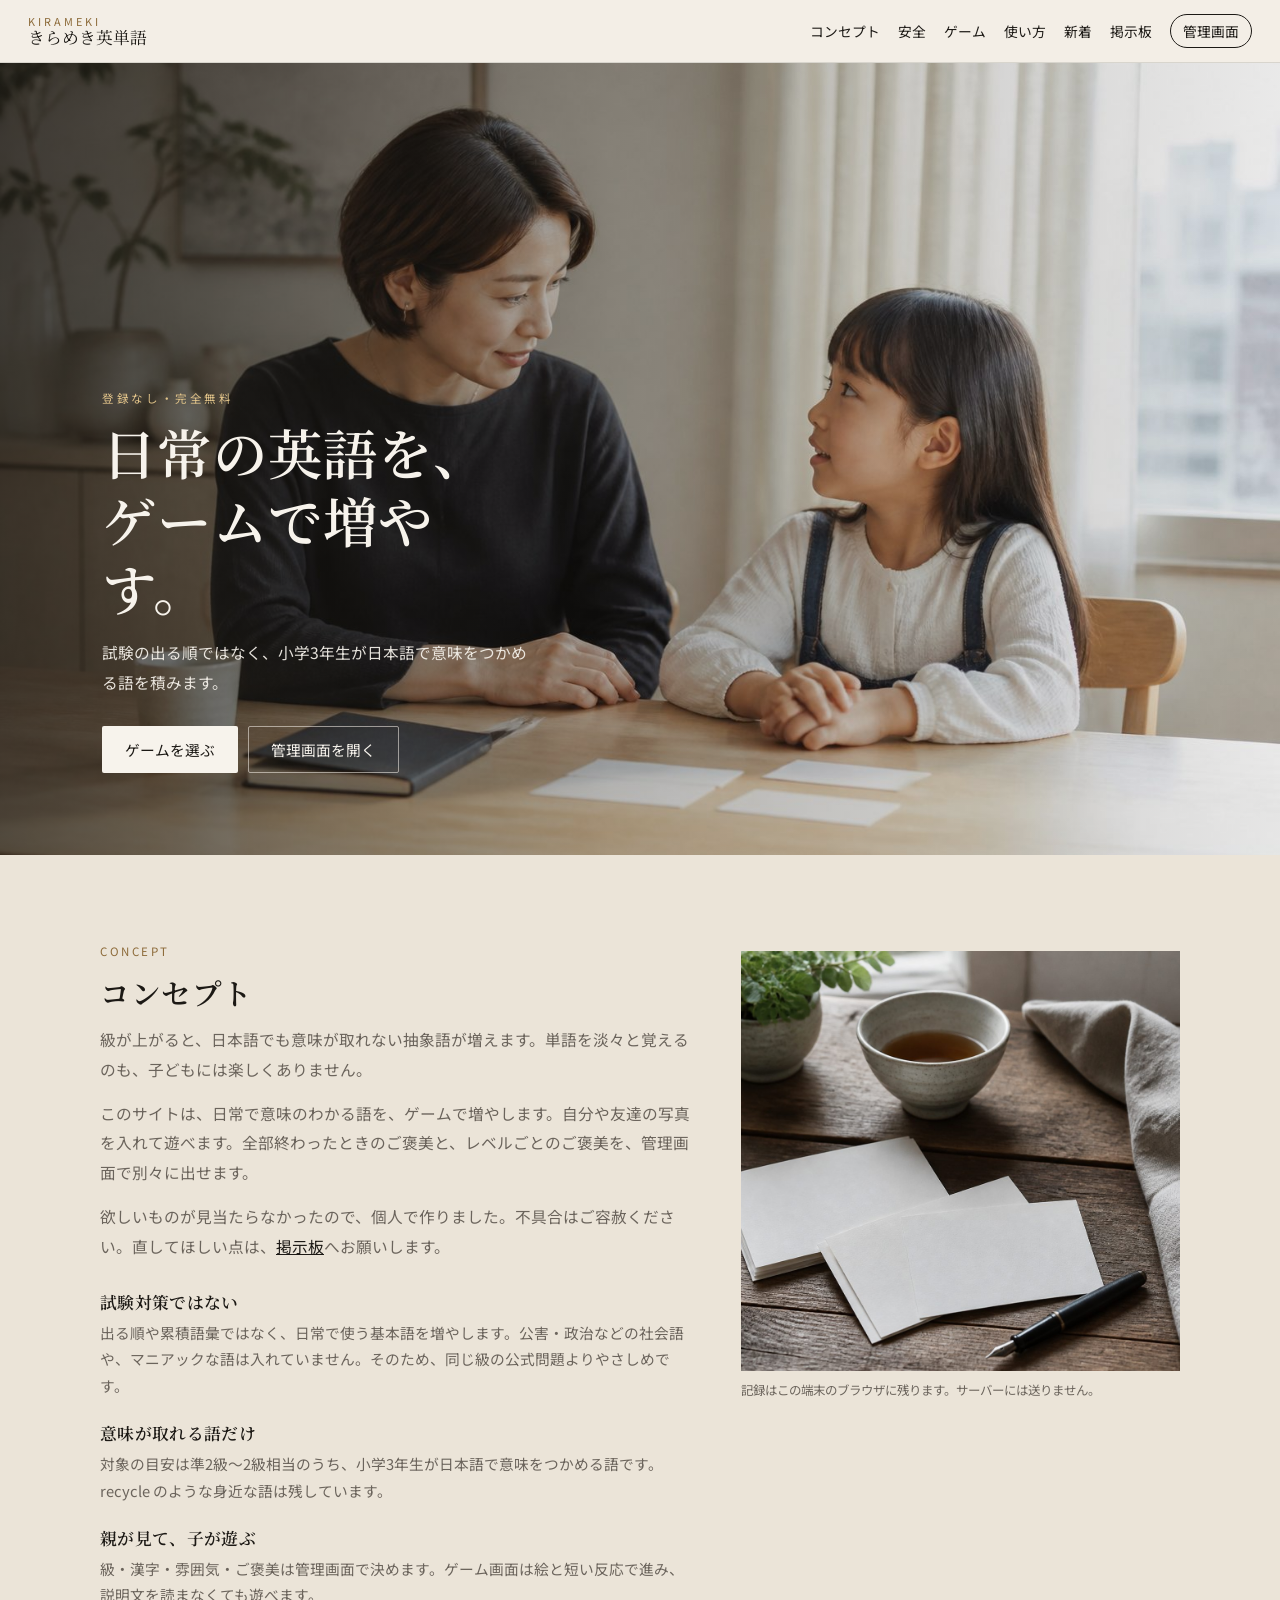
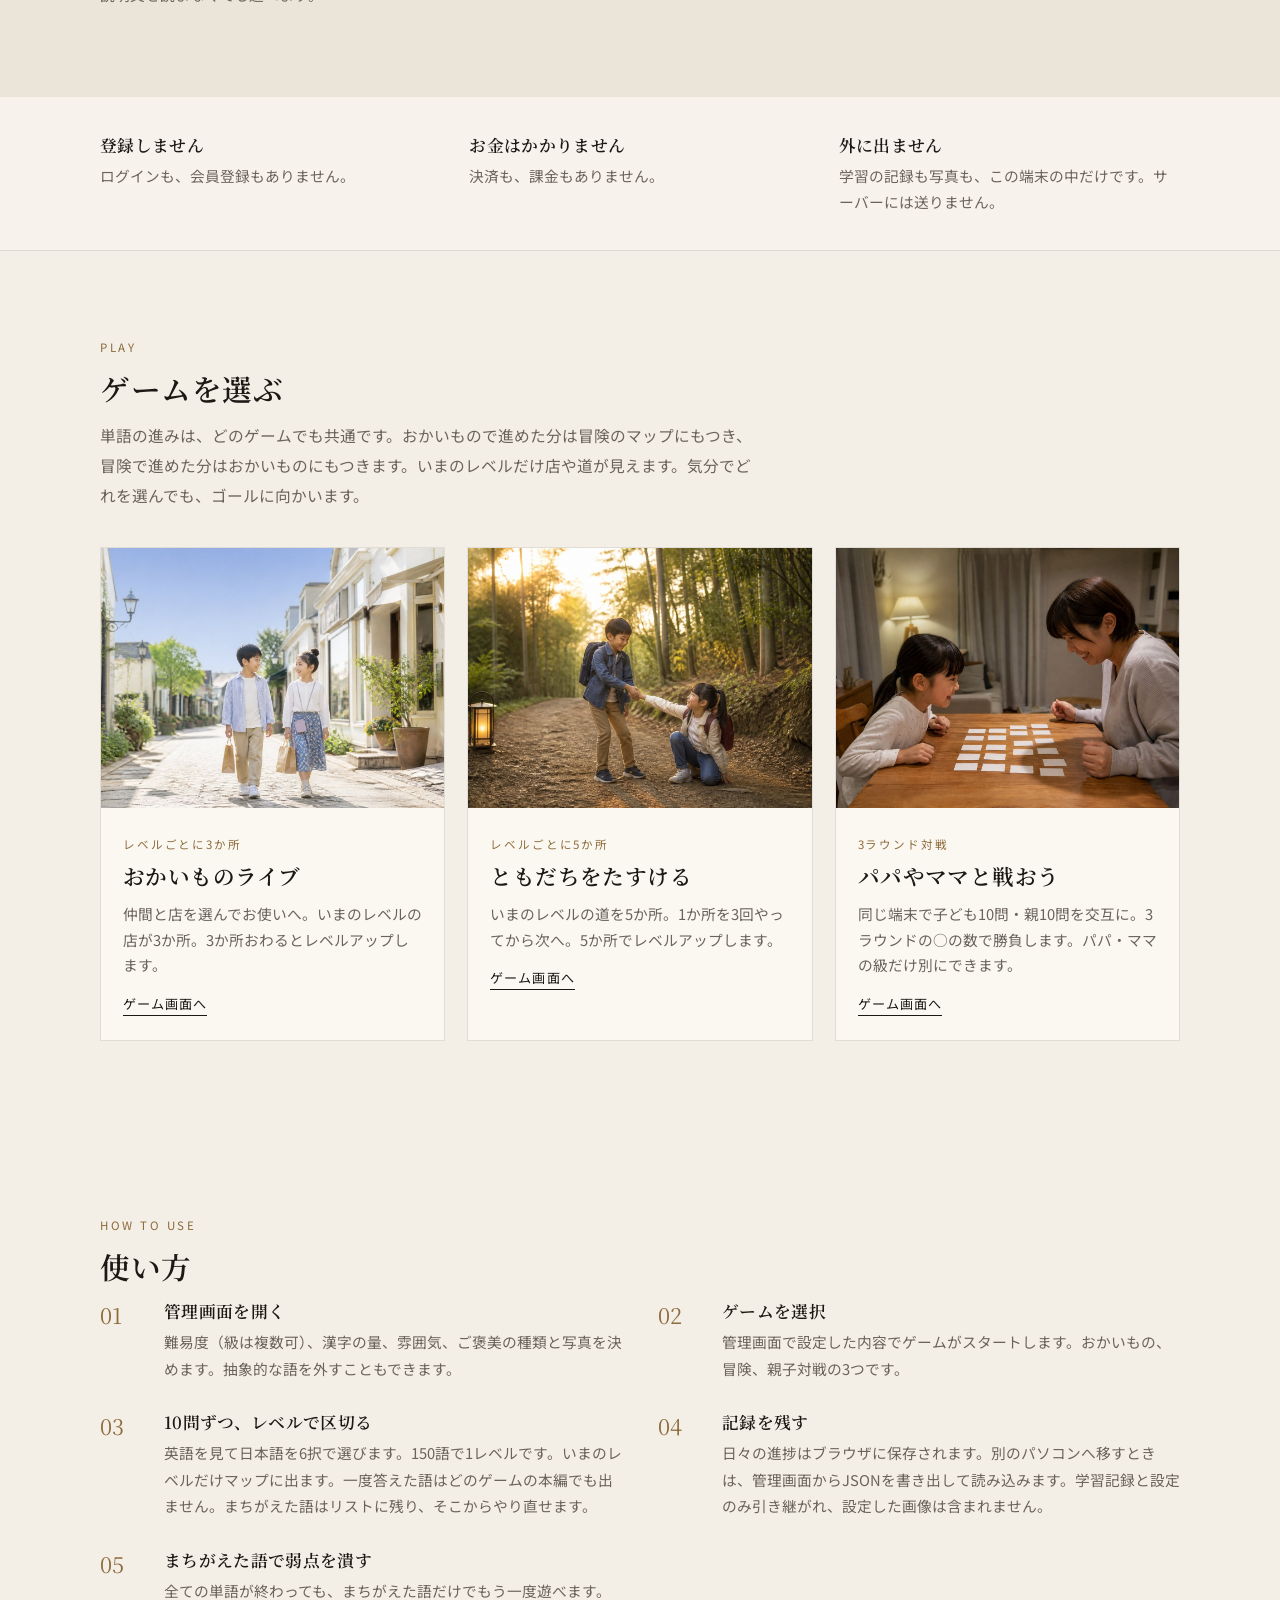
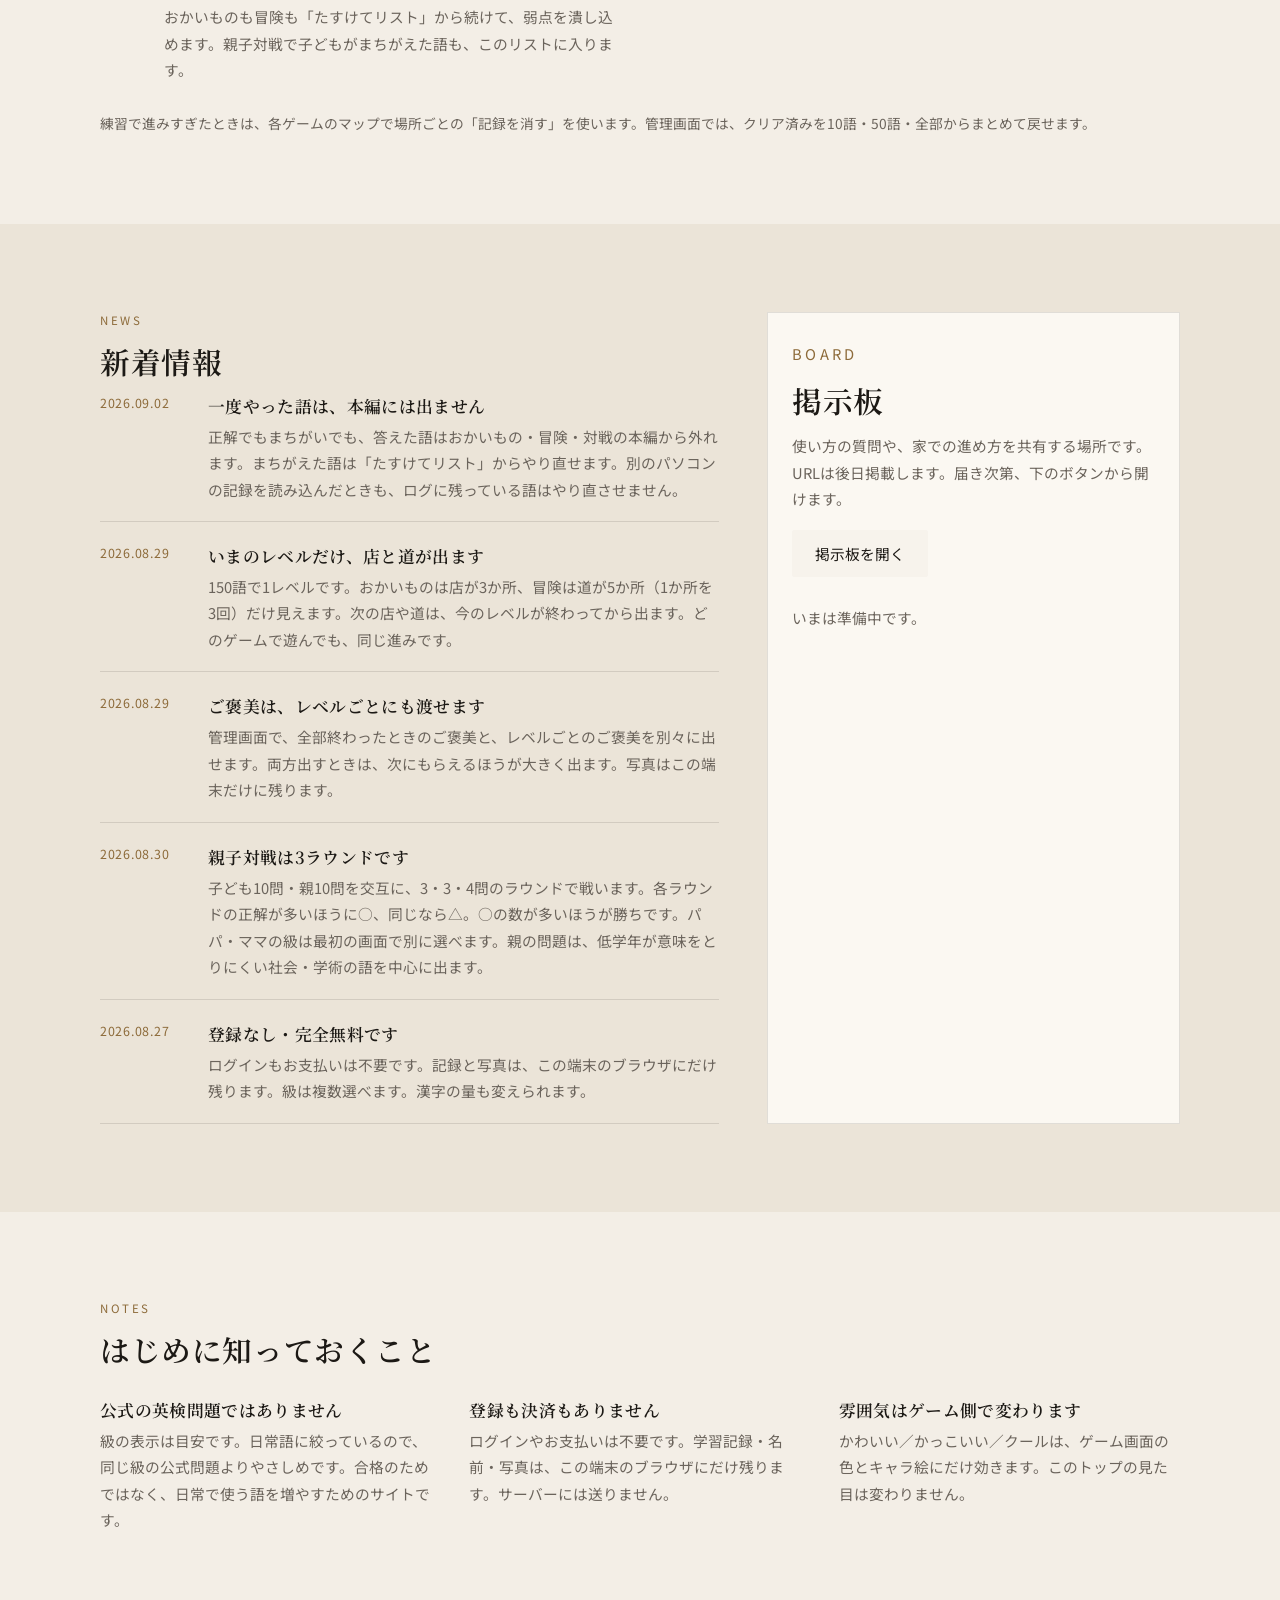
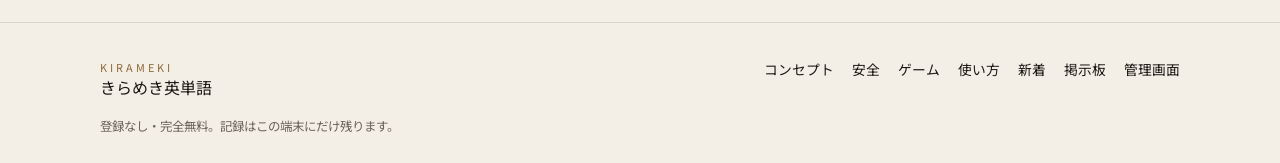
==== index.html @ ae693c93 "級の記録は全級残し、出題とクリア戻しだけ今の級にする Co-authored-by: Cursor <cursoragent@cursor.com>" ====
<!DOCTYPE html>
<html lang="ja" class="landing" data-taste="kawaii">
<head>
  <meta charset="UTF-8" />
  <meta name="viewport" content="width=device-width, initial-scale=1" />
  <title>きらめき英単語</title>
  <meta name="description" content="小学生が日常で使う英語を、ゲームで増やす無料の学習サイト。ログイン不要。試験対策ではなく、意味のわかる基本語を積みます。" />
  <link rel="preconnect" href="https://fonts.googleapis.com" />
  <link rel="preconnect" href="https://fonts.gstatic.com" crossorigin />
  <link href="https://fonts.googleapis.com/css2?family=M+PLUS+Rounded+1c:wght@400;500;700;800&family=Noto+Sans+JP:wght@400;500;600;700&family=Noto+Serif+JP:wght@400;600;700&display=swap" rel="stylesheet" />
  <link rel="stylesheet" href="style.css" />
</head>
<body>
  <section id="hub" class="screen on">
    <header class="lp-header">
      <a class="lp-brand" href="#top">
        <span class="lp-brand-en">KIRAMEKI</span>
        <span class="lp-brand-ja">きらめき英単語</span>
      </a>
      <button class="lp-menu" type="button" id="lp-menu" aria-label="メニューを開く" aria-expanded="false">メニュー</button>
      <nav class="lp-nav" id="lp-nav">
        <a href="#concept">コンセプト</a>
        <a href="#safety">安全</a>
        <a href="#games">ゲーム</a>
        <a href="#howto">使い方</a>
        <a href="#news">新着</a>
        <a href="#board">掲示板</a>
        <button type="button" class="lp-nav-btn js-open-adult">管理画面</button>
      </nav>
    </header>

    <section class="lp-hero" id="top">
      <img class="lp-hero-img" src="img/hero.jpg" alt="親子が静かな食卓で学習している様子" />
      <div class="lp-hero-shade"></div>
      <div class="lp-hero-copy">
        <p class="lp-kicker">登録なし・完全無料</p>
        <h1>日常の英語を、<br />ゲームで増やす。</h1>
        <p class="lp-lead">試験の出る順ではなく、小学3年生が日本語で意味をつかめる語を積みます。</p>
        <div class="lp-hero-actions">
          <a class="lp-btn lp-btn-solid" href="#games">ゲームを選ぶ</a>
          <button class="lp-btn lp-btn-ghost js-open-adult" type="button">管理画面を開く</button>
        </div>
      </div>
    </section>

    <section class="lp-section lp-section-alt" id="concept">
      <div class="lp-wrap lp-split">
        <div>
          <p class="lp-kicker dark">Concept</p>
          <h2>コンセプト</h2>
          <div class="lp-story">
            <p>級が上がると、日本語でも意味が取れない抽象語が増えます。単語を淡々と覚えるのも、子どもには楽しくありません。</p>
            <p>このサイトは、日常で意味のわかる語を、ゲームで増やします。自分や友達の写真を入れて遊べます。全部終わったときのご褒美と、レベルごとのご褒美を、管理画面で別々に出せます。</p>
            <p>欲しいものが見当たらなかったので、個人で作りました。不具合はご容赦ください。直してほしい点は、<a href="#board">掲示板</a>へお願いします。</p>
          </div>
          <div class="lp-points">
            <article>
              <h3>試験対策ではない</h3>
              <p>出る順や累積語彙ではなく、日常で使う基本語を増やします。公害・政治などの社会語や、マニアックな語は入れていません。そのため、同じ級の公式問題よりやさしめです。</p>
            </article>
            <article>
              <h3>意味が取れる語だけ</h3>
              <p>対象の目安は準2級〜2級相当のうち、小学3年生が日本語で意味をつかめる語です。recycle のような身近な語は残しています。</p>
            </article>
            <article>
              <h3>親が見て、子が遊ぶ</h3>
              <p>級・漢字・雰囲気・ご褒美は管理画面で決めます。ゲーム画面は絵と短い反応で進み、説明文を読まなくても遊べます。</p>
            </article>
          </div>
        </div>
        <figure class="lp-figure">
          <img src="img/concept.jpg" alt="机の上の単語カードと文房具" />
          <figcaption>記録はこの端末のブラウザに残ります。サーバーには送りません。</figcaption>
        </figure>
      </div>
    </section>

    <section class="lp-safety" id="safety">
      <div class="lp-wrap lp-safety-row">
        <article>
          <h3>登録しません</h3>
          <p>ログインも、会員登録もありません。</p>
        </article>
        <article>
          <h3>お金はかかりません</h3>
          <p>決済も、課金もありません。</p>
        </article>
        <article>
          <h3>外に出ません</h3>
          <p>学習の記録も写真も、この端末の中だけです。サーバーには送りません。</p>
        </article>
      </div>
    </section>

    <section class="lp-section" id="games">
      <div class="lp-wrap">
        <p class="lp-kicker dark">Play</p>
        <h2>ゲームを選ぶ</h2>
        <p class="lp-intro">単語の進みは、どのゲームでも共通です。おかいもので進めた分は冒険のマップにもつき、冒険で進めた分はおかいものにもつきます。いまのレベルだけ店や道が見えます。気分でどれを選んでも、ゴールに向かいます。</p>
        <div class="lp-games">
          <a class="lp-game" href="shop.html">
            <img src="img/game-shop.jpg" alt="おかいものライブのイメージ" />
            <div class="lp-game-body">
              <span class="lp-game-tag">レベルごとに3か所</span>
              <h3>おかいものライブ</h3>
              <p>仲間と店を選んでお使いへ。いまのレベルの店が3か所。3か所おわるとレベルアップします。</p>
              <span class="lp-game-go">ゲーム画面へ</span>
            </div>
          </a>
          <a class="lp-game" href="rescue.html">
            <img src="img/game-rescue.jpg" alt="ともだちをたすけるのイメージ" />
            <div class="lp-game-body">
              <span class="lp-game-tag">レベルごとに5か所</span>
              <h3>ともだちをたすける</h3>
              <p>いまのレベルの道を5か所。1か所を3回やってから次へ。5か所でレベルアップします。</p>
              <span class="lp-game-go">ゲーム画面へ</span>
            </div>
          </a>
          <a class="lp-game" href="battle.html">
            <img src="img/game-battle.jpg" alt="パパやママと戦おうのイメージ" />
            <div class="lp-game-body">
              <span class="lp-game-tag">3ラウンド対戦</span>
              <h3>パパやママと戦おう</h3>
              <p>同じ端末で子ども10問・親10問を交互に。3ラウンドの○の数で勝負します。パパ・ママの級だけ別にできます。</p>
              <span class="lp-game-go">ゲーム画面へ</span>
            </div>
          </a>
        </div>
      </div>
    </section>

    <section class="lp-section" id="howto">
      <div class="lp-wrap">
        <p class="lp-kicker dark">How to use</p>
        <h2>使い方</h2>
        <ol class="lp-steps">
          <li>
            <span class="lp-num">01</span>
            <div>
              <h3>管理画面を開く</h3>
              <p>難易度（級は複数可）、漢字の量、雰囲気、ご褒美の種類と写真を決めます。抽象的な語を外すこともできます。</p>
            </div>
          </li>
          <li>
            <span class="lp-num">02</span>
            <div>
              <h3>ゲームを選択</h3>
              <p>管理画面で設定した内容でゲームがスタートします。おかいもの、冒険、親子対戦の3つです。</p>
            </div>
          </li>
          <li>
            <span class="lp-num">03</span>
            <div>
              <h3>10問ずつ、レベルで区切る</h3>
              <p>英語を見て日本語を6択で選びます。150語で1レベルです。いまのレベルだけマップに出ます。一度答えた語はどのゲームの本編でも出ません。まちがえた語はリストに残り、そこからやり直せます。</p>
            </div>
          </li>
          <li>
            <span class="lp-num">04</span>
            <div>
              <h3>記録を残す</h3>
              <p>日々の進捗はブラウザに保存されます。別のパソコンへ移すときは、管理画面からJSONを書き出して読み込みます。学習記録と設定のみ引き継がれ、設定した画像は含まれません。</p>
            </div>
          </li>
          <li>
            <span class="lp-num">05</span>
            <div>
              <h3>まちがえた語で弱点を潰す</h3>
              <p>全ての単語が終わっても、まちがえた語だけでもう一度遊べます。おかいものも冒険も「たすけてリスト」から続けて、弱点を潰し込めます。親子対戦で子どもがまちがえた語も、このリストに入ります。</p>
            </div>
          </li>
        </ol>
        <p class="lp-note">練習で進みすぎたときは、各ゲームのマップで場所ごとの「記録を消す」を使います。管理画面では、クリア済みを10語・50語・全部からまとめて戻せます。</p>
      </div>
    </section>

    <section class="lp-section lp-section-alt" id="news">
      <div class="lp-wrap lp-two">
        <div>
          <p class="lp-kicker dark">News</p>
          <h2>新着情報</h2>
          <ul class="lp-news">
            <li>
              <time datetime="2026-09-02">2026.09.02</time>
              <div>
                <h3>一度やった語は、本編には出ません</h3>
                <p>正解でもまちがいでも、答えた語はおかいもの・冒険・対戦の本編から外れます。まちがえた語は「たすけてリスト」からやり直せます。別のパソコンの記録を読み込んだときも、ログに残っている語はやり直させません。</p>
              </div>
            </li>
            <li>
              <time datetime="2026-08-29">2026.08.29</time>
              <div>
                <h3>いまのレベルだけ、店と道が出ます</h3>
                <p>150語で1レベルです。おかいものは店が3か所、冒険は道が5か所（1か所を3回）だけ見えます。次の店や道は、今のレベルが終わってから出ます。どのゲームで遊んでも、同じ進みです。</p>
              </div>
            </li>
            <li>
              <time datetime="2026-08-29">2026.08.29</time>
              <div>
                <h3>ご褒美は、レベルごとにも渡せます</h3>
                <p>管理画面で、全部終わったときのご褒美と、レベルごとのご褒美を別々に出せます。両方出すときは、次にもらえるほうが大きく出ます。写真はこの端末だけに残ります。</p>
              </div>
            </li>
            <li>
              <time datetime="2026-08-30">2026.08.30</time>
              <div>
                <h3>親子対戦は3ラウンドです</h3>
                <p>子ども10問・親10問を交互に、3・3・4問のラウンドで戦います。各ラウンドの正解が多いほうに○、同じなら△。○の数が多いほうが勝ちです。パパ・ママの級は最初の画面で別に選べます。親の問題は、低学年が意味をとりにくい社会・学術の語を中心に出ます。</p>
              </div>
            </li>
            <li>
              <time datetime="2026-08-27">2026.08.27</time>
              <div>
                <h3>登録なし・完全無料です</h3>
                <p>ログインもお支払いは不要です。記録と写真は、この端末のブラウザにだけ残ります。級は複数選べます。漢字の量も変えられます。</p>
              </div>
            </li>
          </ul>
        </div>
        <aside class="lp-aside" id="board">
          <p class="lp-kicker dark">Board</p>
          <h2>掲示板</h2>
          <p>使い方の質問や、家での進め方を共有する場所です。URLは後日掲載します。届き次第、下のボタンから開けます。</p>
          <a class="lp-btn lp-btn-solid" id="board-link" href="#">掲示板を開く</a>
          <p class="lp-note" id="board-note">いまは準備中です。</p>
        </aside>
      </div>
    </section>

    <section class="lp-section" id="notes">
      <div class="lp-wrap">
        <p class="lp-kicker dark">Notes</p>
        <h2>はじめに知っておくこと</h2>
        <div class="lp-facts">
          <article>
            <h3>公式の英検問題ではありません</h3>
            <p>級の表示は目安です。日常語に絞っているので、同じ級の公式問題よりやさしめです。合格のためではなく、日常で使う語を増やすためのサイトです。</p>
          </article>
          <article>
            <h3>登録も決済もありません</h3>
            <p>ログインやお支払いは不要です。学習記録・名前・写真は、この端末のブラウザにだけ残ります。サーバーには送りません。</p>
          </article>
          <article>
            <h3>雰囲気はゲーム側で変わります</h3>
            <p>かわいい／かっこいい／クールは、ゲーム画面の色とキャラ絵にだけ効きます。このトップの見た目は変わりません。</p>
          </article>
        </div>
      </div>
    </section>

    <footer class="lp-footer">
      <div class="lp-wrap lp-footer-row">
        <div>
          <p class="lp-brand-en">KIRAMEKI</p>
          <p>きらめき英単語</p>
        </div>
        <nav>
          <a href="#concept">コンセプト</a>
          <a href="#safety">安全</a>
          <a href="#games">ゲーム</a>
          <a href="#howto">使い方</a>
          <a href="#news">新着</a>
          <a href="#board">掲示板</a>
          <button type="button" class="js-open-adult">管理画面</button>
        </nav>
      </div>
      <p class="lp-copy">登録なし・完全無料。記録はこの端末にだけ残ります。</p>
    </footer>
  </section>

  <section id="adult" class="screen">
    <header class="lp-header">
      <div class="lp-brand">
        <span class="lp-brand-en">KIRAMEKI</span>
        <span class="lp-brand-ja">管理画面</span>
      </div>
      <button type="button" class="lp-nav-btn" id="adult-back">トップページ</button>
    </header>
    <div class="adult-page">
      <h2>共通</h2>
      <p class="sub">選んだ級の単語だけ出ます。公式の英検問題ではありません。日常語に絞っているので、同じ級の公式問題よりやさしめです。記録は全級残ります。級を付け替えると出題だけ切り替わり、外した級の語は出ません。複数の級を同時に選ぶと、出題の母数は足し算になり、マップは1本のキューになります。</p>
      <div class="field">
        <span class="lab">難易度（複数可）</span>
        <div class="seg" id="level-seg"></div>
        <p class="sub" id="level-count" style="margin-top:8px"></p>
      </div>
      <div class="field toggle-row">
        <input type="checkbox" id="abstract-toggle" />
        <label for="abstract-toggle">抽象的な語も入れる</label>
      </div>
      <p class="sub">オフにすると、低学年が意味をとりにくい社会・学術の語を外します。</p>

      <div class="field">
        <span class="lab">漢字</span>
        <div class="seg" id="kanji-seg"></div>
      </div>
      <div class="field">
        <span class="lab">記録の書き出し</span>
        <div class="seg" id="export-seg">
          <label><input type="radio" name="autoExport" value="off" /> 手動（ボタンを押したときだけ）</label>
          <label><input type="radio" name="autoExport" value="on" /> 自動（ステージ終了のたび）</label>
        </div>
      </div>
      <div class="field">
        <span class="lab">雰囲気</span>
        <div class="seg" id="taste-seg"></div>
      </div>
      <p class="sub">かわいい／かっこいい／クールで、キャラ・お店・冒険の場所が別物になります。トップページの見た目は変わりません。</p>

      <h2>ゲームの説明</h2>
      <p class="sub">各ゲームを開いたときに、保護者向けの進め方を出します。子どもに渡す前に一度読んでください。</p>
      <div class="field toggle-row">
        <input type="checkbox" id="hide-shop-guide" />
        <label for="hide-shop-guide">おかいものライブの説明を、次回から出さない</label>
      </div>
      <div class="field toggle-row">
        <input type="checkbox" id="hide-rescue-guide" />
        <label for="hide-rescue-guide">ともだちをたすけるの説明を、次回から出さない</label>
      </div>
      <div class="field toggle-row">
        <input type="checkbox" id="hide-battle-guide" />
        <label for="hide-battle-guide">パパやママと戦おうの説明を、次回から出さない</label>
      </div>

      <h2>キャラ図鑑</h2>
      <p class="sub">いまの雰囲気の6人は名前が決まっています。下の2枠は、うれしい顔とくやしい顔の写真を入れて、自分で名前をつけられます。主人公・友達・買い物仲間に選べます。写真はこの端末のブラウザにだけ残ります。</p>
      <div class="friend-slots" id="char-atlas"></div>

      <h2>ご褒美</h2>
      <div class="field toggle-row">
        <input type="checkbox" id="prize-toggle" />
        <label for="prize-toggle">ご褒美を使う</label>
      </div>
      <p class="sub">オフにすると、ゲームの結果にご褒美の写真も文言も出ません。オンのときは、全部クリアとレベルごとのどちらか、または両方を出せます。両方出すときは、次にもらえるレベルのご褒美を大きく、全部クリアは小さく出します。</p>
      <div id="prize-fields">
      <div class="field toggle-row">
        <input type="checkbox" id="prize-all-toggle" />
        <label for="prize-all-toggle">全部クリアのご褒美を出す</label>
      </div>
      <div class="field toggle-row">
        <input type="checkbox" id="prize-level-toggle" />
        <label for="prize-level-toggle">レベルごとのご褒美を出す</label>
      </div>
      <p class="sub">レベルはゲーム共通です。150語で1レベル（おかいものは店3か所、冒険は場所5か所×3回）。画像はこの端末のブラウザにだけ残ります。JSONには含まれません。</p>

      <div id="allclear-fields">
      <h3 class="prize-sub">全部クリア（おかいもの）</h3>
      <div class="field">
        <span class="lab">ご褒美の文言</span>
        <input type="text" id="shop-prize-text" maxlength="80" />
      </div>
      <div class="field">
        <span class="lab">ご褒美の画像</span>
        <input type="file" id="shop-prize-file" accept="image/*" />
        <div class="prize" id="shop-prize-box" style="margin-top:10px">
          <div class="prize-fallback" data-prize-fallback>🎁</div>
          <img data-prize-img alt="ご褒美" style="display:none" />
        </div>
        <button class="btn ghost" type="button" id="shop-prize-clear">画像を消す</button>
      </div>

      <h3 class="prize-sub">全部クリア（冒険）</h3>
      <div class="field">
        <span class="lab">ご褒美の文言</span>
        <input type="text" id="rescue-prize-text" maxlength="80" />
      </div>
      <div class="field">
        <span class="lab">ご褒美の画像</span>
        <input type="file" id="rescue-prize-file" accept="image/*" />
        <div class="prize" id="rescue-prize-box" style="margin-top:10px">
          <div class="prize-fallback" data-prize-fallback>🎁</div>
          <img data-prize-img alt="ご褒美" style="display:none" />
        </div>
        <button class="btn ghost" type="button" id="rescue-prize-clear">画像を消す</button>
      </div>
      </div>

      <div id="level-prize-fields">
      <h3 class="prize-sub">レベルごとのご褒美</h3>
      <p class="sub" id="level-prize-count"></p>
      <div id="level-prize-slots"></div>
      </div>
      </div>

      <h2>やり直し</h2>
      <p class="sub">いま選んでいる級のクリアだけ戻せます。他の級の記録とまちがいリストはそのままです。消した語は、どのゲームでもまた出ます。場所ごとの消し方は、各ゲームのマップにあります。</p>
      <div class="btn-row" style="justify-content:flex-start">
        <button class="btn ghost" type="button" id="undo-10">直近10語を戻す</button>
        <button class="btn ghost" type="button" id="undo-50">直近50語を戻す</button>
        <button class="btn ghost" type="button" id="undo-all">クリアを全部戻す</button>
      </div>
      <p class="sub" id="cleared-count" style="margin-top:8px"></p>

      <h2>記録</h2>
      <p class="sub">管理画面・進捗・まちがいリストをJSONに書き出して読み込めます。読み込むと今の学習記録と設定が入れ替わります。</p>
      <div class="btn-row" style="justify-content:flex-start">
        <button class="btn" type="button" id="record-export">記録を書き出す</button>
        <button class="btn ghost" type="button" id="record-import">記録を読み込む</button>
      </div>
      <p class="sub">※学習記録と設定のみ保存・引き継ぎされます。設定した画像は引き継がれません。</p>
      <input type="file" id="record-file" accept="application/json,.json" hidden />
    </div>
  </section>
  <div class="toast" id="toast"></div>
  <script src="words.js"></script>
  <script src="world.js"></script>
  <script src="app.js"></script>
  <script src="chars.js"></script>
  <script src="hub.js"></script>
</body>
</html>
---- style.css ----
:root {
  --pink: #f57aa2;
  --pink-deep: #e85a8c;
  --ribbon: #ff7b54;
  --ink: #2d2a32;
  --ok: #0b9b4a;
  --ng: #e03131;
  --gold: #ffd56a;
  --card: #ffffff;
  --bg1: #fff4d6;
  --bg2: #fff9ef;
  --bg3: #eef7ff;
  --shadow: #f4c2a0;
  --choice-border: #ffe0b2;
}
html[data-taste="kawaii"] {
  --ribbon: #ff4d7a;
  --pink: #f57aa2;
  --pink-deep: #e85a8c;
  --ink: #5a3d4c;
  --shadow: #f4c2d4;
  --choice-border: #ffd0e0;
  --bg1: #ffe9f2;
  --bg2: #fff7fb;
  --bg3: #ffe4ef;
}
html[data-taste="kakkoii"] {
  --ribbon: #c41e3a;
  --pink: #e85a4c;
  --pink-deep: #8e1228;
  --ink: #2a1a12;
  --shadow: #c9b48a;
  --choice-border: #e8b923;
  --bg1: #f3ead2;
  --bg2: #fffaf0;
  --bg3: #e8d9b0;
}
html[data-taste="cool"] {
  --ribbon: #1f6f8b;
  --pink: #4aa3c0;
  --pink-deep: #164e63;
  --ink: #1b2838;
  --shadow: #9ec9d4;
  --choice-border: #7fdbda;
  --bg1: #dce8ef;
  --bg2: #f4f8fb;
  --bg3: #b9d3dc;
}
* { box-sizing: border-box; margin: 0; padding: 0; }
html.turn-kid body::before,
html.turn-par body::before {
  content: "";
  position: fixed; inset: 0; pointer-events: none; z-index: 0;
}
html.turn-kid body::before { background: rgba(255, 120, 170, 0.16); }
html.turn-par body::before { background: rgba(70, 120, 210, 0.18); }
html[data-taste="kakkoii"].turn-kid body::before { background: rgba(232, 90, 76, 0.14); }
html[data-taste="kakkoii"].turn-par body::before { background: rgba(90, 70, 40, 0.12); }
html[data-taste="cool"].turn-kid body::before { background: rgba(74, 163, 192, 0.16); }
html[data-taste="cool"].turn-par body::before { background: rgba(22, 78, 99, 0.14); }
body {
  font-family: "M PLUS Rounded 1c", "Hiragino Maru Gothic ProN", sans-serif;
  color: var(--ink);
  background: linear-gradient(180deg, var(--bg1) 0%, var(--bg2) 55%, var(--bg3) 100%);
  background-attachment: fixed;
}
.screen { display: none; max-width: 960px; margin: 0 auto; padding: 16px 14px 36px; position: relative; z-index: 1; }
.screen.on { display: block; }
.ribbon-title {
  display: inline-block; background: var(--ribbon); color: #fff;
  font-weight: 800; font-size: 0.85rem; padding: 6px 16px; border-radius: 999px;
  box-shadow: 0 3px 0 color-mix(in srgb, var(--ribbon) 70%, #000);
}
h1 { font-size: 1.85rem; margin: 8px 0 4px; }
.sub { opacity: 0.85; margin-bottom: 14px; line-height: 1.55; }
.btn {
  font-family: inherit; font-weight: 800; border: none; cursor: pointer;
  border-radius: 999px; padding: 12px 26px; font-size: 1.1rem;
  color: #fff; background: linear-gradient(#ffb08a, var(--pink-deep));
  box-shadow: 0 5px 0 color-mix(in srgb, var(--pink-deep) 70%, #000);
}
html[data-taste="kawaii"] .btn { background: linear-gradient(#ff9ec0, var(--pink-deep)); }
html[data-taste="kakkoii"] .btn { background: linear-gradient(#e85a4c, var(--pink-deep)); }
html[data-taste="cool"] .btn { background: linear-gradient(#4aa3c0, var(--pink-deep)); }
.btn:active { transform: translateY(2px); }
.btn.ghost {
  background: #fff; color: var(--pink-deep);
  box-shadow: 0 4px 0 var(--shadow); border: 2px solid var(--choice-border);
}
.btn.gold { background: linear-gradient(#ffe08a, #f5b942); color: #6a3b12; box-shadow: 0 5px 0 #d49a20; }
.btn-row { display: flex; flex-wrap: wrap; gap: 10px; justify-content: center; margin-top: 16px; }
.btn-row[hidden] { display: none !important; }
.hud { display: flex; justify-content: space-between; align-items: center; gap: 8px; margin-bottom: 10px; flex-wrap: wrap; }
.pill { background: #fff; border-radius: 999px; padding: 6px 12px; font-weight: 800; box-shadow: 0 3px 0 var(--shadow); }
.stage-card {
  background: var(--card); border-radius: 24px; padding: 16px;
  box-shadow: 0 10px 0 var(--shadow); position: relative;
}
.english { text-align: center; font-size: 2.35rem; font-weight: 800; color: var(--ribbon); margin: 6px 0 12px; }
.english-row, .example-row {
  display: flex; align-items: center; justify-content: center; gap: 8px; flex-wrap: wrap;
}
.english-row { margin-bottom: 4px; }
.english-row .english { margin: 6px 0; }
.example-row { margin: 12px 4px 0; }
.example {
  margin: 0; text-align: center; font-weight: 800; font-size: 1.05rem;
  line-height: 1.5; color: var(--ink); opacity: 0.88;
}
.example b { color: var(--ribbon); font-weight: 800; }
.speak-btn {
  flex: 0 0 auto; width: 44px; height: 44px; border-radius: 50%;
  border: 3px solid var(--choice-border); background: #fff; color: var(--ink);
  box-shadow: 0 3px 0 var(--shadow); font-size: 1.15rem; line-height: 1;
  cursor: pointer; padding: 0; touch-action: manipulation;
}
.speak-btn:active { transform: translateY(2px); box-shadow: 0 1px 0 var(--shadow); }
.speak-btn:disabled { opacity: 0.4; cursor: not-allowed; box-shadow: none; }
.choices { display: grid; grid-template-columns: 1fr 1fr 1fr; gap: 10px; }
.choices.four { grid-template-columns: 1fr 1fr; }
.choice {
  font-family: inherit; font-weight: 800; font-size: 0.92rem; min-height: 92px;
  border-radius: 16px; border: 3px solid var(--choice-border); background: #fff; color: var(--ink);
  cursor: pointer; padding: 8px 6px; box-shadow: 0 4px 0 var(--shadow);
  line-height: 1.35; white-space: normal;
}
.choice .g1, .choice .g2 { display: block; }
.choice .g2 { margin-top: 4px; font-size: 0.82rem; }
.choice.ok {
  background: #b2f2bb; border-color: var(--ok); border-width: 5px;
  color: #056b32; transform: scale(1.04); box-shadow: 0 4px 0 #0b7a3a;
}
.choice.ng {
  background: #ffc9c9; border-color: var(--ng); border-width: 5px;
  color: #a61e1e; box-shadow: 0 4px 0 #c92a2a;
}
.choice[disabled] { cursor: default; }
.map-grid { display: grid; grid-template-columns: repeat(3, 1fr); gap: 10px; }
.place, .game-card, .char-card {
  background: #fff; border-radius: 18px; padding: 10px 8px; text-align: center;
  box-shadow: 0 5px 0 var(--shadow); border: 3px solid var(--choice-border); cursor: pointer;
}
.place { min-height: 108px; }
.place.done { opacity: 1; cursor: default; }
.place.lock { opacity: 0.42; filter: grayscale(0.35); cursor: default; }
.place { position: relative; }
.place-no {
  position: absolute; top: 8px; left: 8px; z-index: 1;
  width: 28px; height: 28px; border-radius: 50%;
  background: var(--ribbon); color: #fff; font-weight: 800;
  display: flex; align-items: center; justify-content: center;
  font-size: 0.85rem; box-shadow: 0 2px 0 color-mix(in srgb, var(--ribbon) 70%, #000);
}
.redo-btn {
  display: inline-block; margin-top: 6px; font-family: inherit; font-weight: 800;
  font-size: 0.78rem; padding: 4px 10px; border-radius: 999px; cursor: pointer;
  border: 2px solid var(--choice-border); background: #fff; color: var(--pink-deep);
}
.role-row { display: flex; flex-wrap: wrap; gap: 4px; justify-content: center; margin-top: 6px; }
.role-btn {
  font-family: inherit; font-size: 0.72rem; font-weight: 700; padding: 4px 8px;
  border-radius: 999px; border: 2px solid var(--choice-border); background: #fff;
  color: var(--ink); cursor: pointer;
}
.role-btn.on { border-color: var(--ribbon); background: #fff7f0; color: var(--pink-deep); }
.role-tags { font-size: 0.72rem; font-weight: 700; margin-top: 4px; opacity: 0.85; }
.atlas-slot { padding: 8px 4px 10px; }
.cell .redo-btn, .place .redo-btn {
  display: block;
  width: fit-content;
  margin: 8px 4px 0 auto;
}
.path-map {
  position: relative;
  max-width: 480px;
  margin: 0 auto 12px;
  padding: 4px 8px 12px;
}
.path-svg {
  position: absolute;
  left: 0;
  top: 0;
  z-index: 0;
  pointer-events: none;
  overflow: visible;
}
.path-svg-base {
  stroke: #f08aaa;
  stroke-width: 14;
  stroke-linecap: round;
}
.path-svg-done {
  stroke: var(--ribbon);
  stroke-width: 14;
  stroke-linecap: round;
}
.path-stop {
  position: relative;
  z-index: 1;
  display: grid;
  grid-template-columns: 104px 1fr;
  gap: 14px;
  align-items: center;
  width: 100%;
  margin: 0 0 14px;
  padding: 0;
  border: none;
  background: transparent;
  box-shadow: none;
  text-align: left;
  font-family: inherit;
  color: inherit;
  cursor: pointer;
}
.path-stop:last-child { margin-bottom: 0; }
.path-node {
  width: 104px;
  height: 104px;
  border-radius: 50%;
  overflow: hidden;
  border: 4px solid var(--choice-border);
  position: relative;
  background: #fff;
  box-shadow: 0 4px 0 var(--shadow);
}
.path-node img {
  width: 100%;
  height: 100%;
  object-fit: cover;
  object-position: center 40%;
  display: block;
}
.path-info {
  display: block;
  background: #fff;
  border-radius: 16px;
  padding: 10px 14px 12px;
  border: 3px solid var(--choice-border);
  box-shadow: 0 4px 0 var(--shadow);
}
.path-info .nm { display: block; font-weight: 800; font-size: 1rem; }
.path-info .st { display: block; font-size: 0.82rem; margin-top: 2px; }
.path-info .redo-btn {
  display: block;
  width: fit-content;
  margin: 8px 0 0 auto;
}
.path-stop.done { cursor: default; }
.path-stop.done .redo-btn { cursor: pointer; }
.path-stop.now .path-node {
  border-color: var(--ribbon);
  box-shadow: 0 0 0 4px var(--gold), 0 4px 0 var(--pink-deep);
}
.path-stop.now .path-info { border-color: var(--ribbon); }
.path-stop.done .path-node { border-color: var(--ok); }
.path-stop.lock { cursor: default; }
.path-stop.lock .path-node { opacity: 0.42; filter: grayscale(0.35); }
.path-stop.lock .path-info { opacity: 0.55; }
.path-stop .place-no { top: 6px; left: 6px; }
.place.now { border-color: var(--ribbon); box-shadow: 0 5px 0 var(--pink-deep), 0 0 0 4px var(--gold); }
.place .ico, .game-card .ico { font-size: 2rem; line-height: 1.2; }
.place .nm, .char-card .nm { font-weight: 800; font-size: 0.92rem; }
.place .st { font-size: 0.78rem; margin-top: 2px; }
.step-marks {
  display: flex; flex-wrap: wrap; gap: 2px; justify-content: center; align-items: center;
}
.step-mark {
  position: relative;
  display: inline-flex;
  width: 1.45em; height: 1.45em;
  align-items: center; justify-content: center;
  font-size: 1.15rem; line-height: 1;
}
.step-mark .step-ico { display: block; }
.step-mark.done .step-ico { filter: grayscale(0.15); opacity: 0.9; }
.step-mark .step-x {
  position: absolute; inset: -2px;
  display: flex; align-items: center; justify-content: center;
  font-size: 0.95em; font-weight: 900; color: #d81b60;
  text-shadow: 0 0 2px #fff, 0 1px 0 #fff, 0 -1px 0 #fff;
  pointer-events: none;
}
.step-mark.now {
  transform: scale(1.12);
}
.journey-marks {
  display: flex; justify-content: center; margin: 0 0 10px;
}
.journey-marks .step-mark { font-size: 1.7rem; width: 1.8em; height: 1.8em; }
.atlas-moods {
  display: flex; justify-content: center; gap: 8px; margin-bottom: 6px;
}
.atlas-moods .mood { display: flex; flex-direction: column; align-items: center; gap: 2px; }
.atlas-moods .mood-lab { font-size: 0.68rem; font-weight: 700; opacity: 0.8; }
.atlas-moods img, .atlas-moods .face-ph {
  width: 72px; height: 72px; border-radius: 50%; object-fit: cover;
  border: 3px solid var(--choice-border); background: #fff;
  margin: 0;
}
.char-name { font-weight: 800; font-size: 0.95rem; }
.photo-lab {
  display: block; font-size: 0.72rem; font-weight: 700; margin-top: 6px; text-align: center;
}
.photo-lab input[type="file"] { display: block; margin: 2px auto 0; max-width: 100%; }
span.face-ph {
  display: inline-flex; align-items: center; justify-content: center;
  border-radius: 50%; background: #fff3e8; border: 3px solid var(--choice-border);
  font-weight: 800; font-size: 1.4rem; color: var(--pink-deep);
}
.buddy-wrap span.face-ph { width: 88px; height: 88px; }
.redo-card { padding: 22px 18px 18px; }
.redo-card p { padding: 0; }
.story-card.redo-card .btn { margin: 4px; }
.redo-card .btn-row { justify-content: center; flex-wrap: wrap; margin-bottom: 8px; }
.game-grid { display: grid; grid-template-columns: 1fr 1fr; gap: 14px; margin-top: 18px; }
.game-card { padding: 22px 12px; }
.game-card h2 { font-size: 1.2rem; margin: 6px 0 4px; }
.char-grid { display: grid; grid-template-columns: repeat(3, 1fr); gap: 8px; }
.char-card { padding: 8px 6px; }
.char-card:hover, .char-card.on { border-color: var(--ribbon); }
.char-card .tr { font-size: 0.72rem; line-height: 1.35; margin-top: 4px; }
.char-card img.face, .buddy-wrap img.face {
  width: 88px; height: 88px; object-fit: cover; border-radius: 50%;
  border: 3px solid var(--choice-border);
}
img.face.mood-happy { filter: saturate(1.25) brightness(1.08); }
img.face.mood-sad { filter: saturate(0.55) brightness(0.88) grayscale(0.15); }
.buddy-row { display: flex; align-items: flex-end; justify-content: center; gap: 12px; margin-top: 12px; min-height: 140px; }
.buddy-wrap { text-align: center; }
.buddy-wrap.happy svg, .buddy-wrap.happy img { animation: bounce 0.45s ease; }
.buddy-wrap.sad svg, .buddy-wrap.sad img { animation: shake 0.45s ease; }
.buddy-name { font-weight: 800; font-size: 0.9rem; }
.gauge { display: flex; justify-content: center; gap: 4px; margin: 4px 0 8px; flex-wrap: wrap; }
.gdot {
  width: 28px; height: 28px; border-radius: 50%;
  background: #fff3e6; display: grid; place-items: center; font-size: 1rem;
  box-shadow: inset 0 0 0 2px var(--choice-border);
}
.gdot.on { background: #fff; box-shadow: 0 0 0 3px var(--gold), 0 2px 0 var(--ribbon); transform: scale(1.08); }
.gdot.bad { box-shadow: 0 0 0 3px #ff8aa8, 0 2px 0 var(--ng); }
.miss-row { display: flex; justify-content: space-between; gap: 8px; padding: 8px 0; border-bottom: 1px dashed var(--choice-border); font-weight: 700; text-align: left; }
.miss-row .ja { text-align: right; white-space: pre-line; font-size: 0.92rem; }
.adult { margin-top: 8px; text-align: left; font-size: 0.95rem; }
.adult h2 { font-size: 1.15rem; margin: 18px 0 8px; border-bottom: 1px solid var(--choice-border); padding-bottom: 4px; }
#adult, #adult input, #adult button, #adult label, #adult .pill, #adult .lab, #adult .sub {
  font-family: "Noto Serif JP", "Yu Mincho", "Hiragino Mincho ProN", "MS Mincho", serif;
}
#adult .btn { font-weight: 700; border-radius: 8px; font-family: inherit; }
.name-row { display: flex; flex-direction: column; gap: 4px; margin-top: 6px; }
.name-row input[type="text"] { max-width: 100%; font-size: 0.9rem; padding: 6px 8px; }
.field { margin: 12px 0; }
.field label, .field .lab { font-weight: 800; display: block; margin-bottom: 6px; }
.field select, .field input[type="text"] {
  font-family: inherit; font-weight: 700; font-size: 1rem;
  padding: 8px 12px; border-radius: 12px; border: 2px solid var(--choice-border); width: 100%; max-width: 420px;
}
.seg { display: flex; flex-wrap: wrap; gap: 8px; }
.seg label {
  background: #fff; border: 2px solid var(--choice-border); border-radius: 999px;
  padding: 8px 14px; font-weight: 800; cursor: pointer;
}
.seg input { display: none; }
.seg label.on, .seg label:has(input:checked) { border-color: var(--ribbon); background: #fff7f0; }
.toggle-row { display: flex; align-items: center; gap: 10px; font-weight: 800; }
.toggle-row input { width: 20px; height: 20px; }
.story, .react {
  position: fixed; inset: 0; display: none; align-items: center; justify-content: center;
  z-index: 20; padding: 16px;
}
.story { background: rgba(90, 40, 60, 0.45); z-index: 30; }
.story.on, .react.on { display: flex; }
.story-card {
  background: #fff; border-radius: 24px; padding: 22px 18px; max-width: 420px; width: 100%;
  text-align: center; box-shadow: 0 12px 0 var(--shadow); font-weight: 800;
}
.story-ico { font-size: 3rem; margin-bottom: 8px; }
.story-card p { font-size: 1.15rem; line-height: 1.6; margin: 8px 0 16px; }
.toast {
  position: fixed; left: 50%; bottom: 22px; transform: translateX(-50%);
  background: var(--ink); color: #fff; padding: 10px 16px; border-radius: 999px;
  font-weight: 800; display: none; z-index: 9;
}
.prize { margin: 14px 0 8px; text-align: center; }
.prize[hidden] { display: none !important; }
.prize img, .prize-preview {
  width: 100%; max-width: 360px; height: auto; border-radius: 18px;
  box-shadow: 0 8px 0 var(--shadow); border: 3px solid var(--choice-border);
}
.prize-near {
  padding: 8px 4px 4px;
}
.prize-far[hidden] { display: none !important; }
.prize-far {
  margin-top: 16px; padding: 10px 8px 4px;
  opacity: 0.78; transform: scale(0.72); transform-origin: top center;
}
.prize-far-lab {
  font-size: 0.82rem; font-weight: 800; margin: 0 0 6px; opacity: 0.8;
}
.prize-far img {
  max-width: 200px;
  box-shadow: 0 4px 0 var(--shadow);
}
.prize-far .prize-fallback {
  width: 88px; height: 88px; font-size: 2.2rem;
}
.level-up-line {
  font-weight: 800; font-size: 1.25rem; color: var(--pink-deep);
  margin: 8px 0 4px;
}
.level-up-line[hidden] { display: none !important; }
.map-prizes {
  display: flex; flex-wrap: wrap; justify-content: center; gap: 12px;
  max-width: 760px; margin: 0 auto 16px;
}
.map-prizes[hidden] { display: none !important; }
.map-prize {
  flex: 1 1 220px; max-width: 320px; margin: 0; text-align: center;
  background: #fff; border: 3px solid var(--choice-border); border-radius: 18px;
  padding: 10px 12px 12px; box-shadow: 0 6px 0 var(--shadow);
}
.map-prize[hidden] { display: none !important; }
.map-prize-lab { font-weight: 800; margin: 0 0 6px; }
.map-prize img {
  width: 100%; max-width: 220px; height: auto; border-radius: 14px;
  border: 3px solid var(--choice-border);
}
.map-prize .prize-fallback {
  width: 88px; height: 88px; font-size: 2.2rem; margin: 0 auto;
}
.map-prize p { margin: 8px 0 0; font-weight: 800; font-size: 0.92rem; }
.map-prize p[hidden] { display: none !important; }
.level-prize-slot {
  background: #fff; border: 1px solid rgba(28,25,21,0.12); border-radius: 12px;
  padding: 12px 12px 8px; margin: 0 0 12px;
}
.level-prize-slot h4 { margin: 0 0 8px; font-size: 1.05rem; }
#allclear-fields[hidden], #level-prize-fields[hidden] { display: none !important; }
.prize-fallback {
  width: 160px; height: 160px; margin: 0 auto; border-radius: 24px;
  background: linear-gradient(#ffe08a, #ffb347); display: grid; place-items: center;
  font-size: 4rem; box-shadow: 0 8px 0 var(--shadow);
}
.prize p { margin-top: 10px; font-weight: 800; font-size: 1.05rem; line-height: 1.55; }
.click-shield {
  position: fixed; inset: 0; z-index: 10000; touch-action: none;
}
.react { pointer-events: none; z-index: 40; }
.react.on { pointer-events: auto; cursor: pointer; }
.react-box {
  background: #fff; border-radius: 28px; padding: 16px 16px 22px;
  max-width: 440px; width: min(92vw, 440px); text-align: center;
  animation: pop 0.45s ease; box-shadow: 0 12px 0 rgba(0,0,0,0.14);
  pointer-events: auto; cursor: default; border: 6px solid #ddd;
}
.react-box::before {
  display: block; font-size: 1.85rem; font-weight: 800;
  letter-spacing: 0.06em; margin-bottom: 8px;
}
.react-face { display: flex; justify-content: center; gap: 12px; margin-bottom: 10px; min-height: 168px; }
.react-face img.face {
  width: 168px; height: 168px; object-fit: cover; border-radius: 50%;
  border: 5px solid var(--choice-border); background: #fff8f0;
  box-shadow: 0 8px 0 rgba(0,0,0,0.12);
}
.react.ng .burst:empty { display: none; }
.react .burst { font-size: 2.4rem; font-weight: 800; text-shadow: none; color: var(--ribbon); }
.react-en { font-size: 2.1rem; font-weight: 800; margin-top: 6px; color: var(--ink); }
.react-ja { font-size: 1.25rem; font-weight: 800; margin-top: 2px; line-height: 1.45; white-space: pre-line; color: var(--ink); }
.react.ok { background: rgba(8, 150, 70, 0.78); }
.react.ng { background: rgba(210, 36, 48, 0.78); }
.react.ok .react-box {
  background: #e6fff0; border-color: #12b886;
  box-shadow: 0 12px 0 rgba(8, 120, 58, 0.35);
}
.react.ok .react-box::before { content: "○ せいかい"; color: #087f5b; }
.react.ok .burst { color: #087f5b; }
.react.ok .react-en, .react.ok .react-ja { color: #0b7a3e; }
.react.ok .react-face img.face { border-color: #12b886; }
.react.ng .react-box {
  background: #fff0f0; border-color: #fa5252;
  box-shadow: 0 12px 0 rgba(170, 28, 40, 0.35);
}
.react.ng .react-box::before { content: "× ざんねん"; color: #c92a2a; }
.react.ng .burst, .react.ng .react-en, .react.ng .react-ja { color: #c92a2a; }
.react.ng .react-face img.face { border-color: #fa5252; }
.board { display: grid; grid-template-columns: repeat(5, minmax(70px, 1fr)); gap: 10px; }
.cell {
  border: 2px solid var(--choice-border); border-radius: 12px; padding: 10px;
  text-align: center; background: #fffaf3;
}
.cell.active { border-color: var(--ribbon); background: #fff1e8; }
.cell.cleared { border-color: var(--ok); background: #ebfbee; }
.inventory { display: flex; flex-wrap: wrap; gap: 8px; }
.chip { background: #edf2ff; color: #364fc7; padding: 6px 10px; border-radius: 999px; font-size: 0.85rem; font-weight: 800; }
.friend-slots { display: grid; grid-template-columns: repeat(auto-fill, minmax(148px, 1fr)); gap: 10px; }
.friend-slot { text-align: center; }
.friend-slot img, .friend-slot .ph {
  width: 96px; height: 96px; border-radius: 50%; object-fit: cover;
  border: 3px solid var(--choice-border); background: #fff; display: grid; place-items: center;
  margin: 0 auto 6px; font-size: 2rem;
}
.deco { font-size: 1.6rem; }
.center { text-align: center; }
@keyframes pop { from { transform: scale(0.4); opacity: 0; } to { transform: scale(1); opacity: 1; } }
@keyframes bounce { 0%,100% { transform: translateY(0); } 40% { transform: translateY(-18px); } }
@keyframes shake { 0%,100% { transform: translateX(0); } 25% { transform: translateX(-8px); } 75% { transform: translateX(8px); } }
@media (max-width: 720px) {
  .choices { grid-template-columns: 1fr 1fr; }
  .map-grid, .char-grid, .game-grid { grid-template-columns: 1fr 1fr; }
  .english { font-size: 1.8rem; }
  .example { font-size: 0.95rem; }
  .board { grid-template-columns: repeat(5, 1fr); }
}

/* トップ（保護者向け）。ゲーム画面の子ども用スタイルは上の変数を使う */
html.landing {
  --lp-paper: #f3eee6;
  --lp-ink: #1c1915;
  --lp-muted: #6b645c;
  --lp-gold: #8d6b3a;
  --lp-line: rgba(28, 25, 21, 0.12);
  --lp-card: #fbf8f2;
  --lp-dark: #241f1b;
}
html.landing,
html.landing[data-taste="kawaii"],
html.landing[data-taste="kakkoii"],
html.landing[data-taste="cool"] {
  background: var(--lp-paper);
}
html.landing body {
  font-family: "Noto Sans JP", "Hiragino Sans", sans-serif;
  color: var(--lp-ink);
  background: var(--lp-paper);
}
html.landing h1, html.landing h2, html.landing h3 {
  font-family: "Noto Serif JP", "Yu Mincho", serif;
  font-weight: 600;
  letter-spacing: 0.02em;
}
html.landing { scroll-behavior: smooth; scroll-padding-top: 72px; }
html.landing #hub.screen {
  display: none;
  max-width: none;
  margin: 0;
  padding: 0;
}
html.landing #hub.screen.on { display: block; }
html.landing #adult.screen {
  max-width: none;
  margin: 0;
  padding: 0 0 64px;
}
html.landing #adult-back.lp-brand {
  background: none;
  border: none;
  cursor: pointer;
  text-align: left;
  padding: 0;
  color: inherit;
}
.adult-page {
  width: min(880px, calc(100% - 48px));
  margin: 28px auto 0;
  text-align: left;
}
html.landing #adult h2 {
  font-size: 1.35rem;
  margin: 28px 0 10px;
  border-bottom: 1px solid var(--lp-line);
  padding-bottom: 8px;
}
html.landing #adult h3.prize-sub {
  font-size: 1.05rem;
  margin: 22px 0 10px;
  font-weight: 600;
}
#prize-fields[hidden] { display: none !important; }
html.landing #adult .sub { color: var(--lp-muted); font-weight: 400; }
html.landing #adult .lab { font-weight: 600; }
html.landing #adult .seg label {
  border-radius: 2px;
  font-weight: 500;
  border-color: var(--lp-line);
  box-shadow: none;
}
html.landing #adult .seg label:has(input:checked) {
  border-color: var(--lp-ink);
  background: #fff;
}
html.landing #adult input[type="text"] {
  border-radius: 2px;
  border-color: var(--lp-line);
  font-weight: 500;
}
html.landing #adult .friend-slot img,
html.landing #adult .friend-slot .ph,
html.landing #adult .friend-slot .face-ph {
  border-color: var(--lp-line);
}
html.landing #adult .role-btn {
  border-radius: 2px;
}
html.landing #adult .role-btn.on {
  border-color: var(--lp-ink);
  background: #fff;
}
.lp-header {
  position: sticky; top: 0; z-index: 8;
  display: flex; align-items: center; justify-content: space-between; gap: 16px;
  padding: 14px 28px;
  background: color-mix(in srgb, var(--lp-paper) 88%, transparent);
  backdrop-filter: blur(10px);
  border-bottom: 1px solid var(--lp-line);
}
.lp-brand { text-decoration: none; color: inherit; display: grid; line-height: 1.15; }
.lp-brand-en { font-size: 0.68rem; letter-spacing: 0.28em; color: var(--lp-gold); }
.lp-brand-ja { font-family: "Noto Serif JP", serif; font-size: 1.05rem; }
.lp-nav { display: flex; align-items: center; gap: 18px; flex-wrap: wrap; }
.lp-nav a, .lp-nav-btn, .lp-footer nav a, .lp-footer nav button {
  font-size: 0.86rem; color: var(--lp-ink); text-decoration: none;
  background: none; border: none; cursor: pointer; font-family: inherit; padding: 0;
}
.lp-nav a:hover, .lp-nav-btn:hover, .lp-footer nav a:hover, .lp-footer nav button:hover {
  color: var(--lp-gold);
}
.lp-nav-btn {
  border: 1px solid var(--lp-ink); padding: 6px 12px; border-radius: 999px;
}
.lp-menu {
  display: none; font-family: inherit; font-size: 0.82rem;
  border: 1px solid var(--lp-ink); background: transparent; padding: 6px 12px; cursor: pointer;
}
.lp-hero {
  position: relative; min-height: min(88vh, 820px);
  display: grid; align-items: end; overflow: hidden;
}
.lp-hero-img {
  position: absolute; inset: 0; width: 100%; height: 100%;
  object-fit: cover; object-position: center 30%;
}
.lp-hero-shade {
  position: absolute; inset: 0;
  background: linear-gradient(90deg, rgba(28,25,21,0.72) 0%, rgba(28,25,21,0.28) 48%, rgba(28,25,21,0.08) 100%);
}
.lp-hero-copy {
  position: relative; z-index: 1;
  max-width: 640px; padding: 72px 8vw 64px;
  color: #f7f3ec;
}
.lp-kicker {
  font-size: 0.72rem; letter-spacing: 0.22em; text-transform: uppercase;
  color: #e2c48a; margin-bottom: 12px;
}
.lp-kicker.dark { color: var(--lp-gold); }
.lp-hero h1 { font-size: clamp(2rem, 4.6vw, 3.4rem); line-height: 1.25; margin-bottom: 16px; }
.lp-lead, .lp-intro { line-height: 1.9; font-size: 0.98rem; }
.lp-lead { opacity: 0.92; margin-bottom: 28px; }
.lp-hero-actions { display: flex; flex-wrap: wrap; gap: 10px; margin-bottom: 18px; }
.lp-btn {
  display: inline-flex; align-items: center; justify-content: center;
  text-decoration: none; font-family: inherit; font-size: 0.92rem;
  padding: 12px 22px; border-radius: 2px; cursor: pointer; border: 1px solid transparent;
}
.lp-btn-solid { background: #f7f3ec; color: var(--lp-ink); }
.lp-btn-ghost { background: transparent; color: #f7f3ec; border-color: rgba(247,243,236,0.55); }
.lp-progress { font-size: 0.86rem; letter-spacing: 0.04em; opacity: 0.82; }
.lp-safety {
  background: #f7f3ec;
  padding: 36px 0;
  border-bottom: 1px solid var(--lp-line);
}
.lp-safety-row {
  display: grid;
  grid-template-columns: repeat(3, 1fr);
  gap: 28px;
}
.lp-safety h3 { font-size: 1.05rem; margin-bottom: 6px; }
.lp-safety p { color: var(--lp-muted); line-height: 1.75; font-size: 0.92rem; }
#safety, #board, .lp-section { scroll-margin-top: 72px; }
.lp-section { padding: 88px 0; }
.lp-section-alt { background: #ebe4d8; }
.lp-wrap { width: min(1080px, calc(100% - 48px)); margin: 0 auto; }
.lp-section h2 { font-size: 1.85rem; margin-bottom: 12px; }
.lp-intro { color: var(--lp-muted); max-width: 42em; margin-bottom: 36px; }
.lp-story { max-width: 42em; margin-bottom: 28px; }
.lp-story p { color: var(--lp-muted); line-height: 1.9; font-size: 0.98rem; margin-bottom: 14px; }
.lp-story a { color: var(--lp-ink); }
.lp-games { display: grid; grid-template-columns: repeat(3, 1fr); gap: 22px; }
.lp-game {
  display: grid; grid-template-rows: 260px auto;
  background: var(--lp-card); color: inherit; text-decoration: none;
  border: 1px solid var(--lp-line); overflow: hidden;
}
.lp-game img { width: 100%; height: 260px; object-fit: cover; object-position: center 12%; display: block; }
.lp-game-body { padding: 22px 22px 24px; }
.lp-game-tag { font-size: 0.72rem; letter-spacing: 0.16em; color: var(--lp-gold); }
.lp-game h3 { font-size: 1.35rem; margin: 6px 0 10px; }
.lp-game p { color: var(--lp-muted); line-height: 1.75; font-size: 0.92rem; }
.lp-game-go {
  display: inline-block; margin-top: 16px; font-size: 0.82rem; letter-spacing: 0.08em;
  border-bottom: 1px solid var(--lp-ink); padding-bottom: 2px;
}
.lp-game:hover .lp-game-go { color: var(--lp-gold); border-color: var(--lp-gold); }
.lp-split { display: grid; grid-template-columns: 1.15fr 0.85fr; gap: 48px; align-items: start; }
.lp-points { display: grid; gap: 22px; margin-top: 28px; }
.lp-points h3, .lp-facts h3, .lp-news h3, .lp-steps h3 { font-size: 1.05rem; margin-bottom: 6px; }
.lp-points p, .lp-facts p, .lp-news p, .lp-steps p, .lp-aside p { color: var(--lp-muted); line-height: 1.8; font-size: 0.92rem; }
.lp-figure { margin: 8px 0 0; }
.lp-figure img { width: 100%; height: 420px; object-fit: cover; display: block; }
.lp-figure figcaption { font-size: 0.78rem; color: var(--lp-muted); margin-top: 10px; }
.lp-steps { list-style: none; display: grid; grid-template-columns: 1fr 1fr; gap: 28px 36px; }
.lp-steps li { display: grid; grid-template-columns: 52px 1fr; gap: 12px; }
.lp-num { font-family: "Noto Serif JP", serif; font-size: 1.35rem; color: var(--lp-gold); }
.lp-note { margin-top: 28px; font-size: 0.86rem; color: var(--lp-muted); line-height: 1.75; }
.lp-two { display: grid; grid-template-columns: 1.2fr 0.8fr; gap: 48px; }
.lp-news { list-style: none; display: grid; gap: 22px; }
.lp-news li { display: grid; grid-template-columns: 92px 1fr; gap: 16px; padding-bottom: 18px; border-bottom: 1px solid var(--lp-line); }
.lp-news time { font-size: 0.78rem; color: var(--lp-gold); letter-spacing: 0.06em; }
.lp-aside { background: var(--lp-card); padding: 28px 24px; border: 1px solid var(--lp-line); }
.lp-aside .lp-btn { margin-top: 18px; }
.lp-facts { display: grid; grid-template-columns: repeat(3, 1fr); gap: 28px; margin-top: 28px; }
.lp-footer { border-top: 1px solid var(--lp-line); padding: 36px 0 28px; }
.lp-footer-row { display: flex; justify-content: space-between; gap: 24px; align-items: flex-start; }
.lp-footer nav { display: flex; flex-wrap: wrap; gap: 14px 18px; }
.lp-copy { width: min(1080px, calc(100% - 48px)); margin: 18px auto 0; font-size: 0.78rem; color: var(--lp-muted); }
html.landing #adult .stage-card {
  background: var(--lp-card); box-shadow: none; border: 1px solid var(--lp-line); border-radius: 4px;
}
html.landing #adult .btn {
  border-radius: 2px; box-shadow: none;
  background: var(--lp-ink); color: #f7f3ec; font-weight: 600;
}
html.landing #adult .btn.ghost {
  background: #fff; color: var(--lp-ink); border: 1px solid var(--lp-ink);
}
@media (max-width: 860px) {
  .lp-header { padding: 12px 16px; }
  .lp-menu { display: inline-flex; }
  .lp-nav {
    display: none; position: absolute; top: 56px; right: 16px; left: 16px;
    background: var(--lp-paper); border: 1px solid var(--lp-line);
    padding: 16px; flex-direction: column; align-items: flex-start; gap: 12px;
  }
  .lp-nav.open { display: flex; }
  .lp-hero { min-height: 72vh; }
  .lp-hero-copy { padding: 56px 20px 40px; }
  .lp-hero-shade {
    background: linear-gradient(180deg, rgba(28,25,21,0.2) 0%, rgba(28,25,21,0.78) 100%);
  }
  .lp-games, .lp-split, .lp-two, .lp-steps, .lp-facts, .lp-safety-row { grid-template-columns: 1fr; }
  .lp-figure img { height: 240px; }
  .lp-news li { grid-template-columns: 1fr; gap: 4px; }
  .lp-footer-row { flex-direction: column; }
  .lp-section { padding: 56px 0; }
}

html:not(.landing) .btn {
  box-shadow: 0 4px 14px rgba(40, 20, 30, 0.12);
}
html:not(.landing) .stage-card {
  box-shadow: 0 10px 28px rgba(40, 20, 30, 0.08);
}
.kid-hero {
  position: relative;
  margin: 12px -14px 40px;
  overflow: hidden;
}
.kid-hero img {
  width: 100%; height: 380px; object-fit: cover; object-position: center 8%; display: block;
}
.kid-hero-copy {
  position: absolute; left: 0; right: 0; bottom: 0;
  padding: 56px 20px 22px;
  background: linear-gradient(180deg, transparent, rgba(30, 18, 26, 0.78));
  color: #fff;
}
.kid-kicker {
  font-size: 0.78rem; letter-spacing: 0.14em; opacity: 0.9; margin-bottom: 6px;
}
.kid-hero h1 { color: #fff; margin: 0; font-size: 1.7rem; }
.kid-stat { margin-top: 8px; font-size: 0.88rem; opacity: 0.9; }
.kid-actions {
  display: flex; flex-wrap: wrap; gap: 10px; justify-content: center;
  padding: 4px 8px 28px;
}
.kid-h { text-align: center; margin: 6px 0 14px; }
.game-bar {
  display: flex; flex-wrap: wrap; align-items: center; gap: 8px;
  margin-bottom: 12px;
}
.game-bar .pill { margin-left: auto; }
.kid-line { font-weight: 800; text-align: center; line-height: 1.6; margin: 8px 0 12px; }
.kid-hint { font-size: 0.82rem; text-align: center; opacity: 0.75; margin-top: 8px; }
.kid-open { max-width: 560px; margin: 0 auto 28px; }
.place { padding: 0; overflow: hidden; min-height: 0; }
.place-img { width: 100%; height: 108px; object-fit: cover; object-position: center 40%; display: block; }
.place-cap { padding: 8px 10px 10px; }
.quiz-banner {
  margin: 0 0 12px; border-radius: 16px; overflow: hidden;
}
.quiz-banner img { width: 100%; height: 120px; object-fit: cover; object-position: center 35%; display: block; }
.quiz-banner.quiz-banner-fit {
  display: flex;
  justify-content: center;
  background: rgba(255, 255, 255, 0.35);
}
.quiz-banner.quiz-banner-fit img {
  width: auto;
  max-width: 100%;
  height: auto;
  max-height: 420px;
  object-fit: contain;
  object-position: center;
}
.cell { padding: 0; overflow: hidden; }
.cell-img { width: 100%; height: 70px; object-fit: cover; object-position: center 40%; display: block; }
.cell .nm, .cell .tool { padding: 4px 8px 0; }
.cell .tool { padding-bottom: 8px; font-size: 0.75rem; }
.char-card .tr { display: none; }
.guide {
  position: fixed; inset: 0; z-index: 40;
  display: none; align-items: center; justify-content: center;
  padding: 16px; background: rgba(28, 25, 21, 0.58);
}
.guide.on { display: flex; }
.guide-card {
  background: #fbf8f2; color: #1c1915;
  max-width: 540px; width: 100%; max-height: 92vh; overflow: auto;
  font-family: "Noto Sans JP", "Hiragino Sans", sans-serif;
  border: 1px solid rgba(28, 25, 21, 0.12);
}
.guide-photo { width: 100%; height: 200px; object-fit: cover; object-position: center 10%; display: block; }
.guide-kicker {
  font-size: 0.72rem; letter-spacing: 0.2em; color: #8d6b3a;
  padding: 16px 24px 0;
}
.guide-card h2 {
  font-family: "Noto Serif JP", "Yu Mincho", serif;
  font-size: 1.45rem; font-weight: 600; padding: 4px 24px 8px;
}
.guide-card ol {
  padding: 0 24px 8px 44px; color: #6b645c; line-height: 1.8; font-size: 0.92rem;
}
.guide-skip {
  display: flex; align-items: center; gap: 8px;
  padding: 8px 24px; font-size: 0.9rem; cursor: pointer;
}
.guide-go {
  display: block; margin: 8px 24px 22px;
  width: calc(100% - 48px);
  background: #1c1915; color: #f7f3ec; border: none;
  padding: 12px 18px; font-family: inherit; font-size: 0.95rem; cursor: pointer;
}
.story-card { padding: 0 0 20px; overflow: hidden; }
.story-card .quiz-banner { margin: 0 0 12px; border-radius: 0; }
.story-card p { padding: 0 18px; }
.story-card .btn { margin: 0 18px; }
.story-card.redo-card { padding: 22px 18px 18px; overflow: visible; }
.story-card.redo-card p { padding: 0 0 8px; }
.story-card.redo-card .btn { margin: 4px; }
.lock-box { max-width: 520px; margin: 0 auto 28px; text-align: center; padding: 22px 18px; }
.lock-box[hidden], #start-box[hidden] { display: none !important; }
.lock-box h2 { margin: 0 0 10px; font-size: 1.35rem; }
.lock-box p { font-weight: 700; line-height: 1.65; margin: 0 0 10px; }
#start-box { max-width: 520px; margin: 0 auto 28px; }
.parent-lv-card {
  background: #fff; border: 3px solid var(--choice-border); border-radius: 20px;
  padding: 16px 14px 12px; margin: 0 12px 12px; text-align: center;
  box-shadow: 0 6px 0 var(--shadow);
}
.parent-lv-lab { font-weight: 800; margin: 0 0 10px; font-size: 1.05rem; }
.parent-lv-card .seg { justify-content: center; }
.parent-lv-card .sub { margin: 8px 0 0; font-size: 0.82rem; }
.mode-grid { display: grid; grid-template-columns: repeat(3, 1fr); gap: 12px; max-width: 820px; margin: 0 auto 24px; }
.mode-card {
  display: flex; flex-direction: column; gap: 8px; text-align: left;
  padding: 18px 16px; border-radius: 18px; cursor: pointer;
  background: #fff; border: 3px solid var(--choice-border); font-family: inherit;
  box-shadow: 0 6px 0 var(--shadow);
}
.mode-card.off { opacity: 0.55; cursor: default; }
.mode-name { font-size: 1.35rem; font-weight: 800; }
.mode-desc { font-size: 0.92rem; font-weight: 700; line-height: 1.5; }
.mode-need { font-size: 0.78rem; opacity: 0.75; font-weight: 700; }
.turn-banner {
  text-align: center; font-weight: 800; font-size: 1.15rem;
  padding: 8px 12px; border-radius: 999px; margin: 0 auto 10px; max-width: 360px;
  background: #fff3e8; border: 3px solid var(--choice-border);
}
.turn-banner.kid { background: #ffe8f2; }
.turn-banner.par { background: #e8f2ff; }
.round-progress {
  text-align: center; font-weight: 800; font-size: 1.85rem;
  margin: -2px auto 10px; letter-spacing: 0.08em;
}
.vs-board {
  width: calc(100% - 8px);
  max-width: 420px;
  margin: 0 auto 12px;
  border-collapse: collapse;
  background: #fff;
  border-radius: 16px;
  overflow: hidden;
  box-shadow: 0 6px 0 var(--shadow);
  border: 3px solid var(--choice-border);
  font-weight: 800;
}
.vs-board th, .vs-board td {
  text-align: center;
  padding: 8px 6px;
  border: 1px solid var(--choice-border);
  font-size: 1.35rem;
  min-width: 3.2em;
}
.vs-board thead th {
  font-size: 0.78rem;
  background: #fff7f0;
}
.vs-board thead th.now,
.vs-board td.now {
  background: #ffe8f2;
}
.vs-board [data-vs-kid] img.face,
.vs-board [data-vs-par] img.face {
  width: 44px; height: 44px;
  border-radius: 50%;
  object-fit: cover;
  border: 3px solid #fff;
  box-shadow: 0 2px 0 rgba(0,0,0,0.15);
  display: block;
  margin: 0 auto;
}
.round-intro {
  position: fixed; inset: 0; display: none;
  align-items: center; justify-content: center;
  z-index: 50; padding: 16px;
  background: rgba(20, 16, 28, 0.72);
  pointer-events: none;
}
.round-intro.on { display: flex; }
.round-intro-card { text-align: center; color: #fff; }
.round-intro-lab {
  font-size: 2.2rem; font-weight: 800; margin: 0 0 8px; letter-spacing: 0.04em;
}
.round-intro-count {
  font-size: 5rem; font-weight: 800; margin: 0; line-height: 1;
}
.turn-intro {
  position: fixed; inset: 0; display: none;
  align-items: center; justify-content: center;
  z-index: 52; padding: 16px;
  background: rgba(20, 16, 28, 0.78);
  cursor: pointer;
}
.turn-intro.on { display: flex; }
.turn-intro-card { text-align: center; color: #fff; }
.turn-intro-lab {
  font-size: 2.4rem; font-weight: 800; margin: 12px 0 0;
}
.turn-intro-lab.kid { color: #ffd0e4; }
.turn-intro-lab.par { color: #cfe4ff; }
.turn-intro-face img.face {
  width: 140px; height: 140px;
  border-radius: 50%;
  object-fit: cover;
  border: 5px solid #fff;
  box-shadow: 0 6px 0 rgba(0,0,0,0.2);
}
.vs-score, .vs-final {
  display: flex; align-items: center; justify-content: center; gap: 16px;
  margin: 0 0 12px; font-weight: 800;
}
.vs-col { text-align: center; min-width: 90px; }
.vs-who { display: block; font-size: 0.78rem; opacity: 0.75; }
.vs-num { display: block; font-size: 1.45rem; }
.vs-sub { display: block; font-size: 0.88rem; margin-top: 2px; }
.vs-vs { font-size: 1rem; opacity: 0.55; }
.vs-faces { gap: 28px; }
.parent-face {
  display: inline-grid; place-items: center; border-radius: 50%;
  background: linear-gradient(#dbe7ff, #8fb0e8); color: #1c3558;
  font-weight: 800; font-size: 0.72rem; line-height: 1.2; text-align: center;
  border: 3px solid var(--choice-border); box-shadow: 0 6px 0 rgba(0,0,0,0.1);
}
.parent-face.mood-happy { filter: saturate(1.25) brightness(1.08); }
.parent-face.mood-sad { filter: saturate(0.55) brightness(0.88) grayscale(0.15); }
.react-face .parent-face { border-width: 5px; font-size: 1rem; }
.gdot.par { background: #e8f2ff; }
.winner-kid { color: var(--pink-deep); }
.winner-par { color: #2a4d8f; }
@media (max-width: 720px) {
  .mode-grid { grid-template-columns: 1fr; }
}
.inventory { justify-content: center; margin-top: 12px; }
@media (max-width: 720px) {
  .kid-hero img { height: 280px; object-position: center 10%; }
  .quiz-banner img { height: 88px; }
  .quiz-banner.quiz-banner-fit img {
    height: auto;
    max-height: 280px;
  }
  .place-img { height: 92px; }
  .path-stop { grid-template-columns: 88px 1fr; gap: 10px; }
  .path-node { width: 88px; height: 88px; }
}
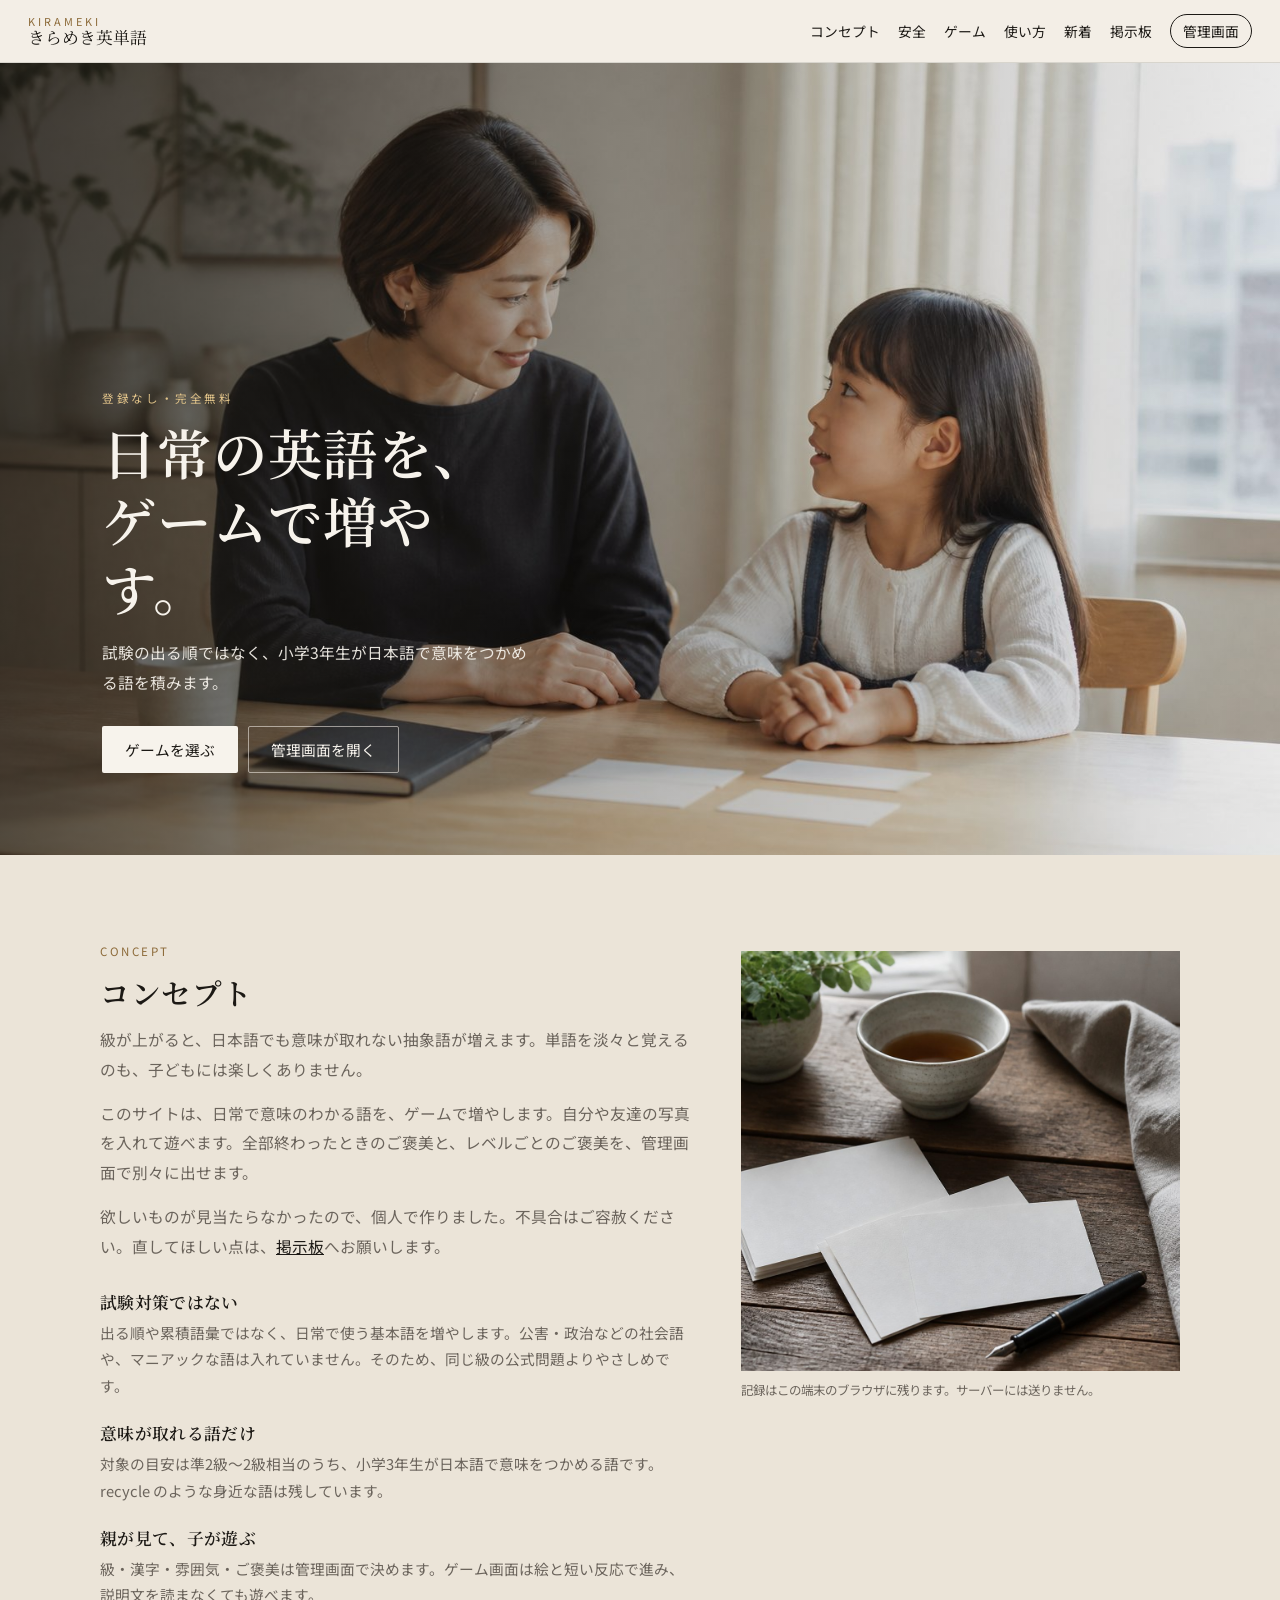
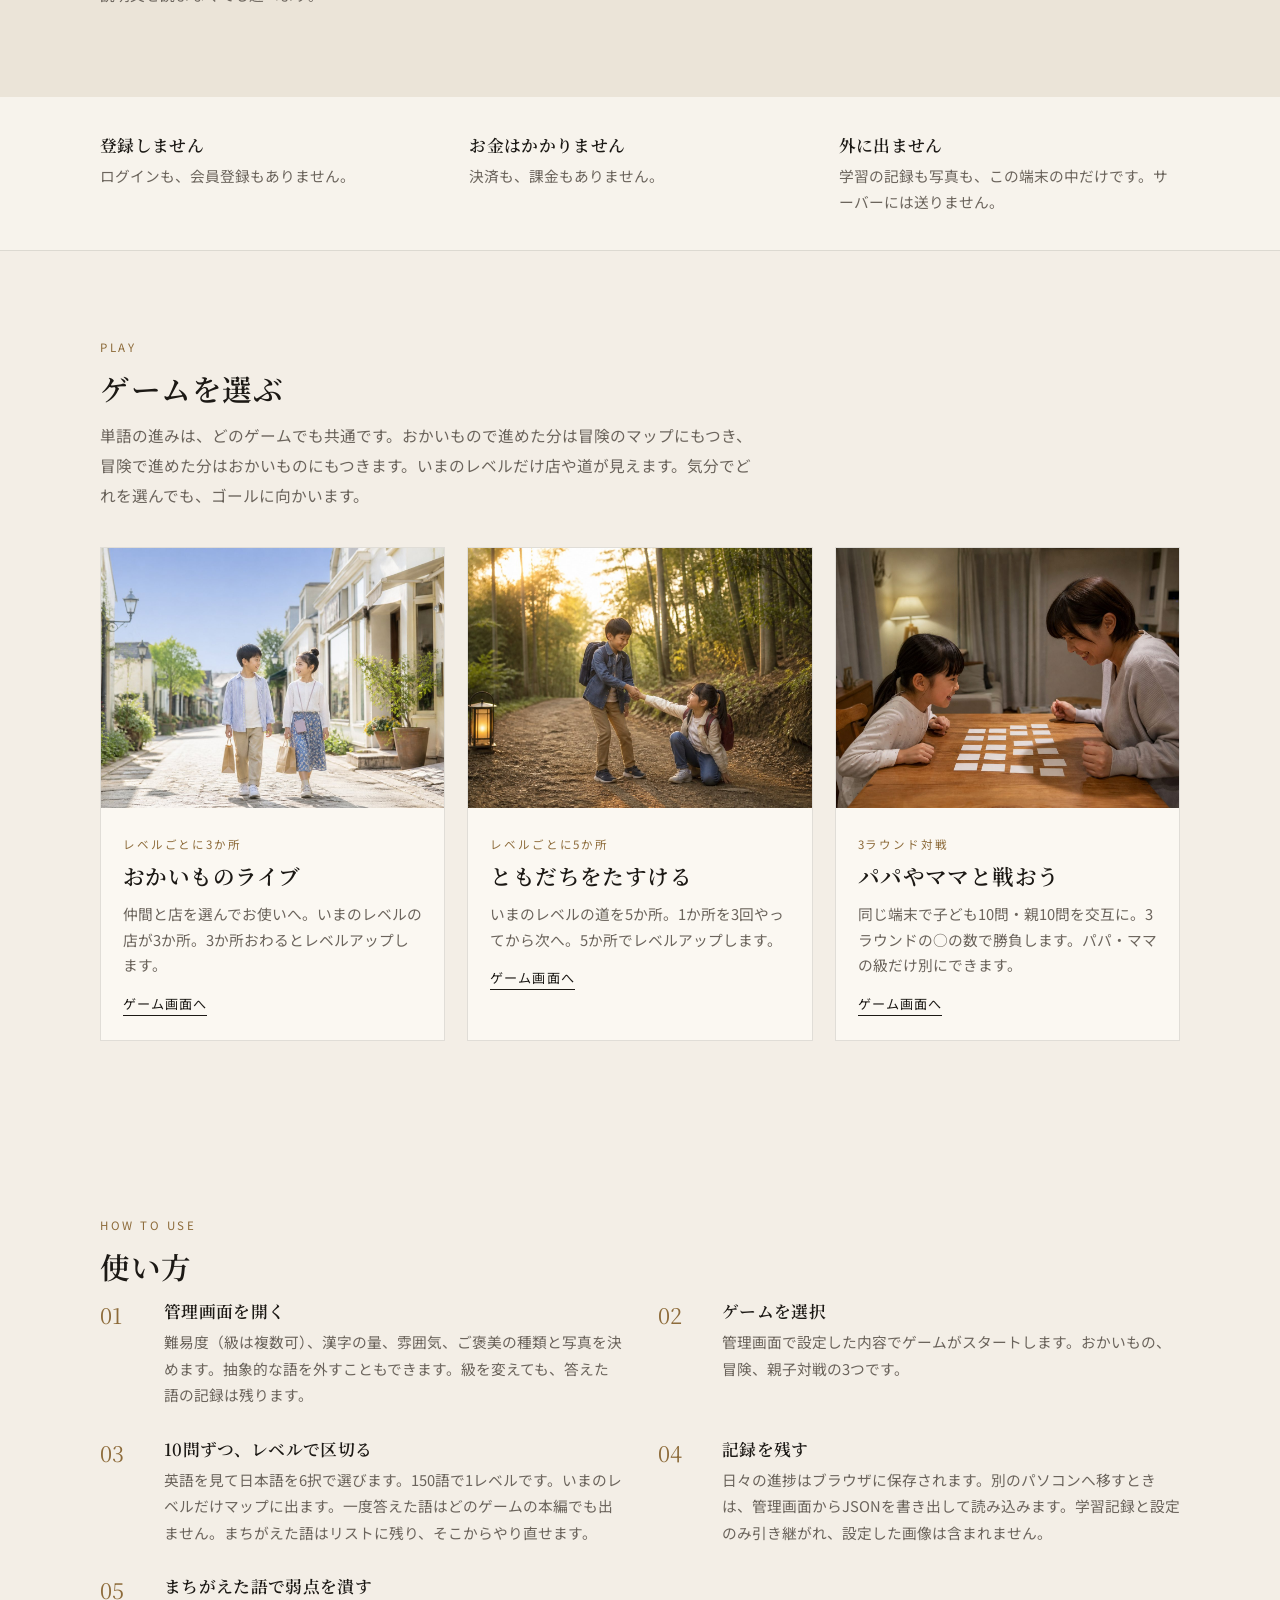
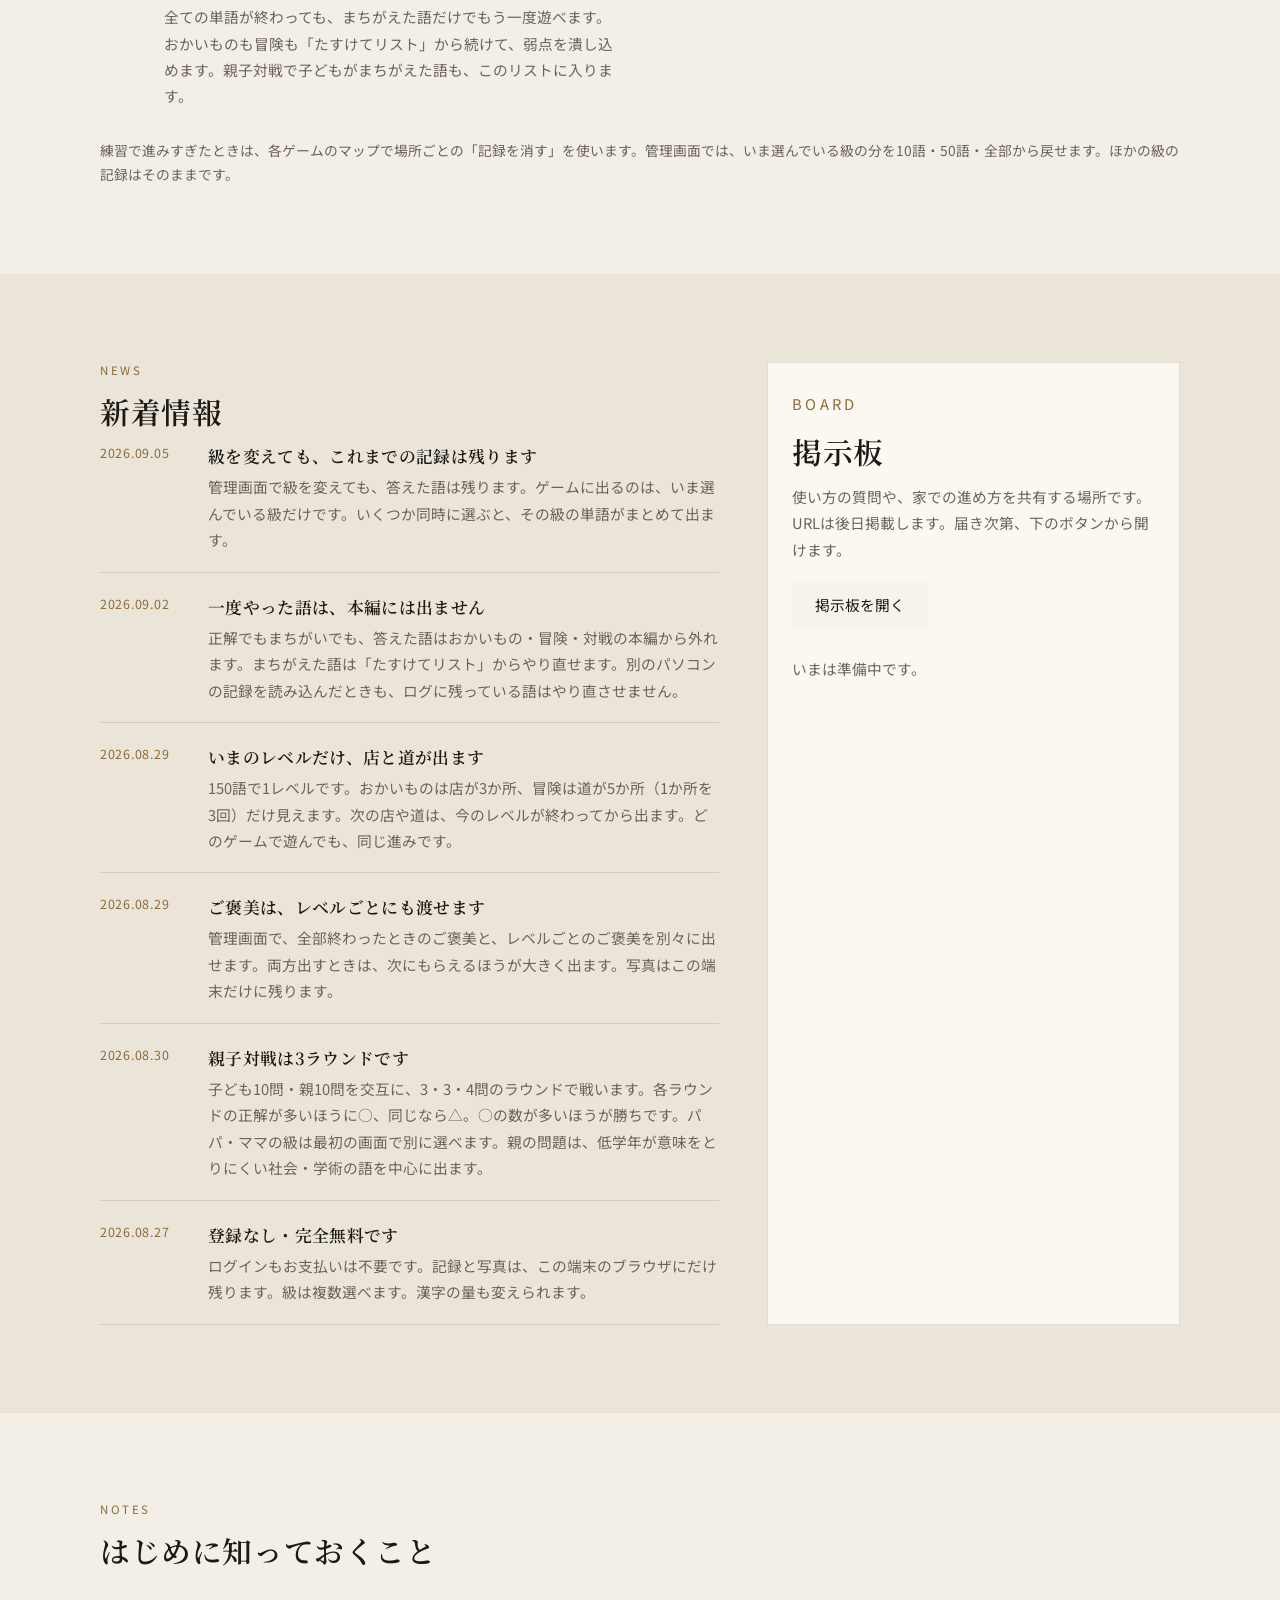
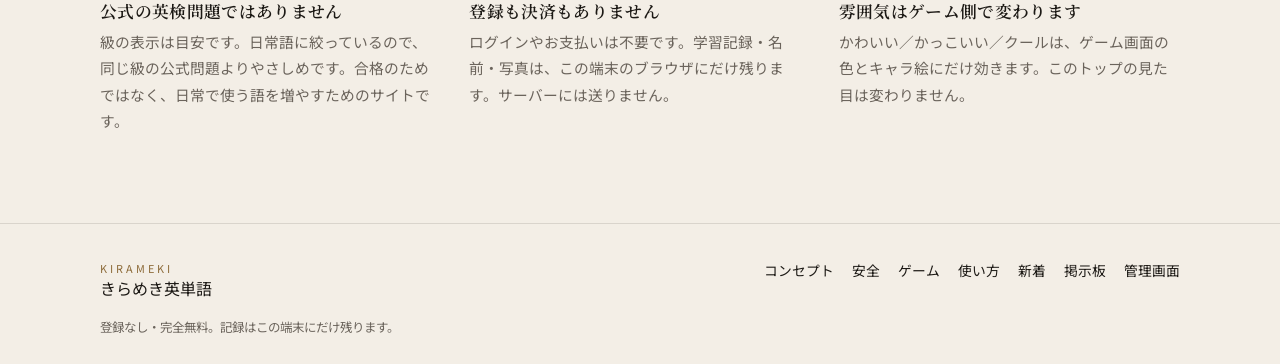
==== commit 1d52ea98: "級の公開文を、保護者が今どう使えるかの原稿に直す Co-authored-by: Cursor <cursoragent@cursor.com>" ====
--- a/index.html
+++ b/index.html
@@ -138,7 +138,7 @@
             <span class="lp-num">01</span>
             <div>
               <h3>管理画面を開く</h3>
-              <p>難易度（級は複数可）、漢字の量、雰囲気、ご褒美の種類と写真を決めます。抽象的な語を外すこともできます。</p>
+              <p>難易度（級は複数可）、漢字の量、雰囲気、ご褒美の種類と写真を決めます。抽象的な語を外すこともできます。級を変えても、答えた語の記録は残ります。</p>
             </div>
           </li>
           <li>
@@ -170,7 +170,7 @@
             </div>
           </li>
         </ol>
-        <p class="lp-note">練習で進みすぎたときは、各ゲームのマップで場所ごとの「記録を消す」を使います。管理画面では、クリア済みを10語・50語・全部からまとめて戻せます。</p>
+        <p class="lp-note">練習で進みすぎたときは、各ゲームのマップで場所ごとの「記録を消す」を使います。管理画面では、いま選んでいる級の分を10語・50語・全部から戻せます。ほかの級の記録はそのままです。</p>
       </div>
     </section>
 
@@ -180,6 +180,13 @@
           <p class="lp-kicker dark">News</p>
           <h2>新着情報</h2>
           <ul class="lp-news">
+            <li>
+              <time datetime="2026-09-05">2026.09.05</time>
+              <div>
+                <h3>級を変えても、これまでの記録は残ります</h3>
+                <p>管理画面で級を変えても、答えた語は残ります。ゲームに出るのは、いま選んでいる級だけです。いくつか同時に選ぶと、その級の単語がまとめて出ます。</p>
+              </div>
+            </li>
             <li>
               <time datetime="2026-09-02">2026.09.02</time>
               <div>
@@ -278,7 +285,8 @@
     </header>
     <div class="adult-page">
       <h2>共通</h2>
-      <p class="sub">選んだ級の単語だけ出ます。公式の英検問題ではありません。日常語に絞っているので、同じ級の公式問題よりやさしめです。記録は全級残ります。級を付け替えると出題だけ切り替わり、外した級の語は出ません。複数の級を同時に選ぶと、出題の母数は足し算になり、マップは1本のキューになります。</p>
+      <p class="sub">選んだ級の単語だけ出ます。公式の英検問題ではありません。日常語に絞っているので、同じ級の公式問題よりやさしめです。</p>
+      <p class="sub">答えた語の記録は、級を変えても残ります。ゲームに出るのは、いまチェックしている級だけです。級をひとつにすると、その級の店と道だけになります。いくつか同時に選ぶと、選んだ級の単語がまとめて出ます。</p>
       <div class="field">
         <span class="lab">難易度（複数可）</span>
         <div class="seg" id="level-seg"></div>
@@ -383,11 +391,11 @@
       </div>
 
       <h2>やり直し</h2>
-      <p class="sub">いま選んでいる級のクリアだけ戻せます。他の級の記録とまちがいリストはそのままです。消した語は、どのゲームでもまた出ます。場所ごとの消し方は、各ゲームのマップにあります。</p>
+      <p class="sub">いまチェックしている級で終わった分だけ戻せます。ほかの級で答えた語と、まちがえた語のリストはそのままです。戻した語は、どのゲームでもまた出ます。場所ごとの消し方は、各ゲームのマップにあります。</p>
       <div class="btn-row" style="justify-content:flex-start">
         <button class="btn ghost" type="button" id="undo-10">直近10語を戻す</button>
         <button class="btn ghost" type="button" id="undo-50">直近50語を戻す</button>
-        <button class="btn ghost" type="button" id="undo-all">クリアを全部戻す</button>
+        <button class="btn ghost" type="button" id="undo-all">いまの級を全部戻す</button>
       </div>
       <p class="sub" id="cleared-count" style="margin-top:8px"></p>
 
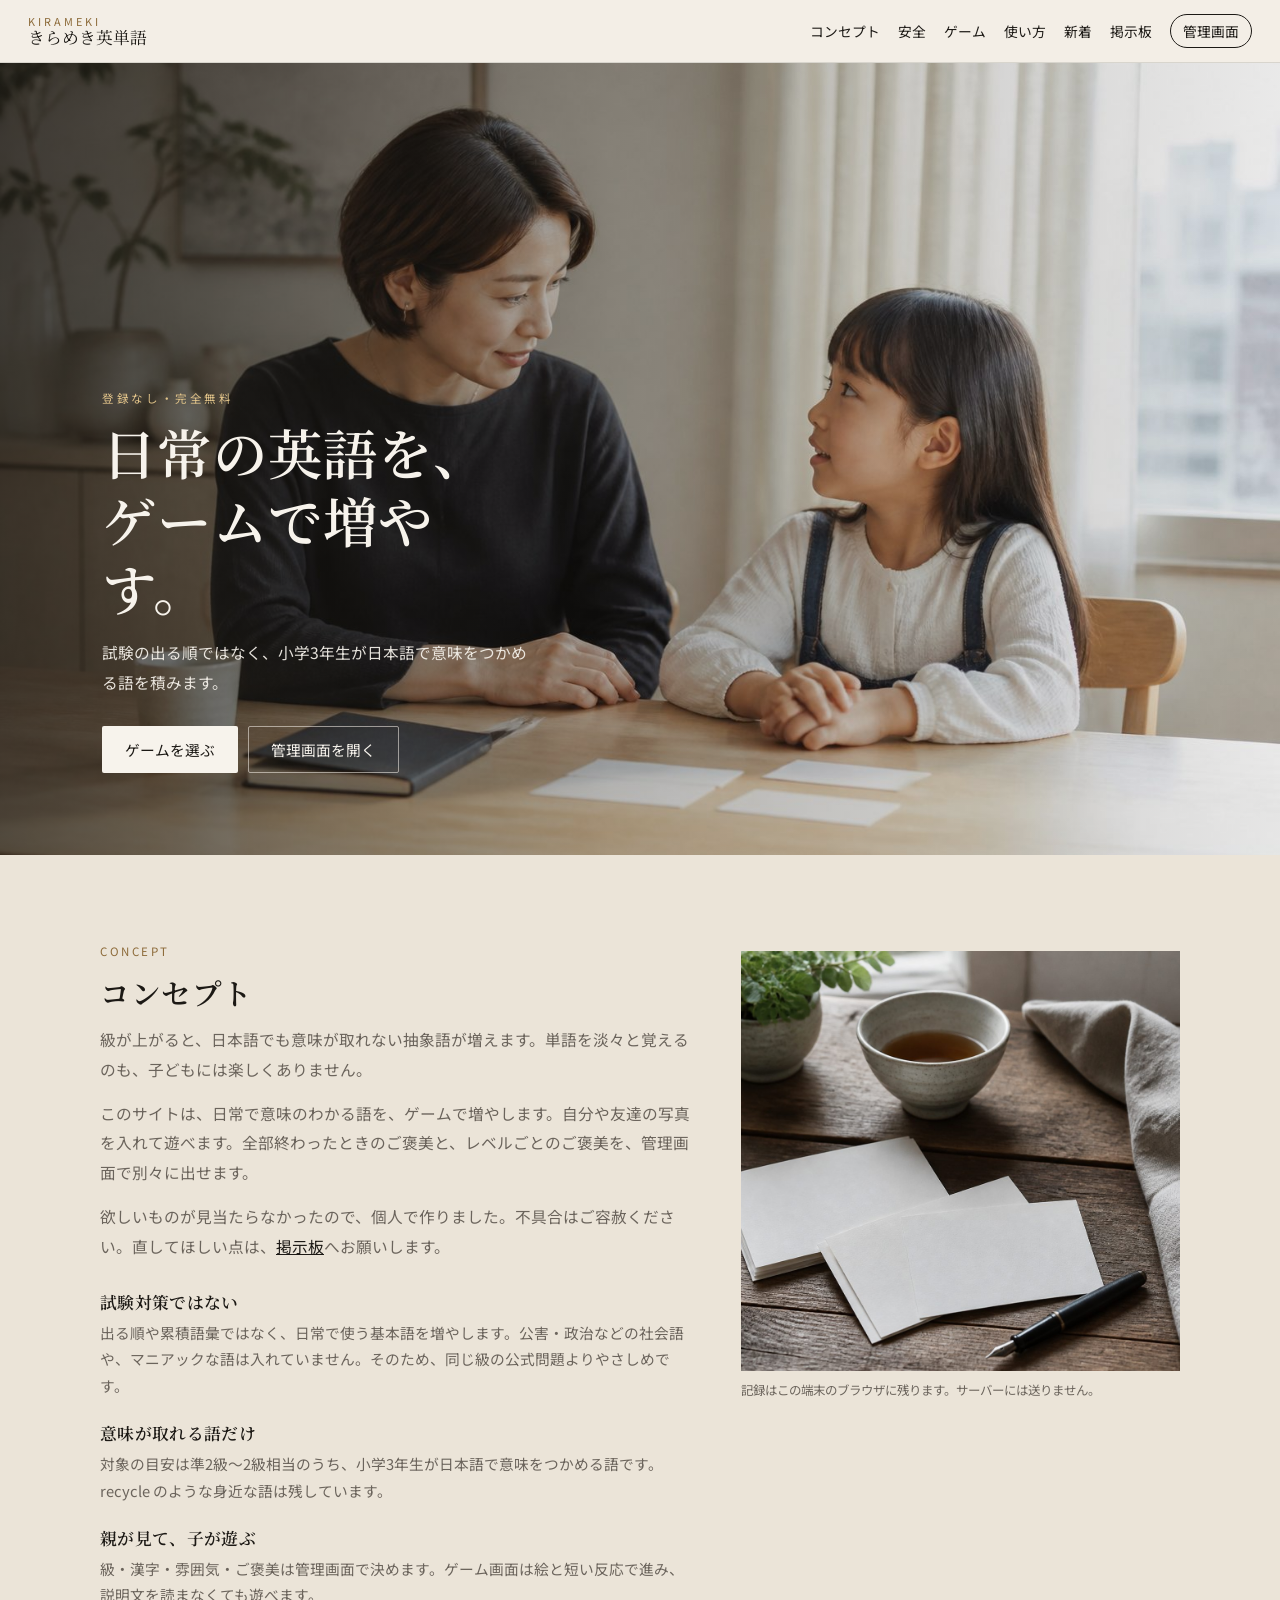
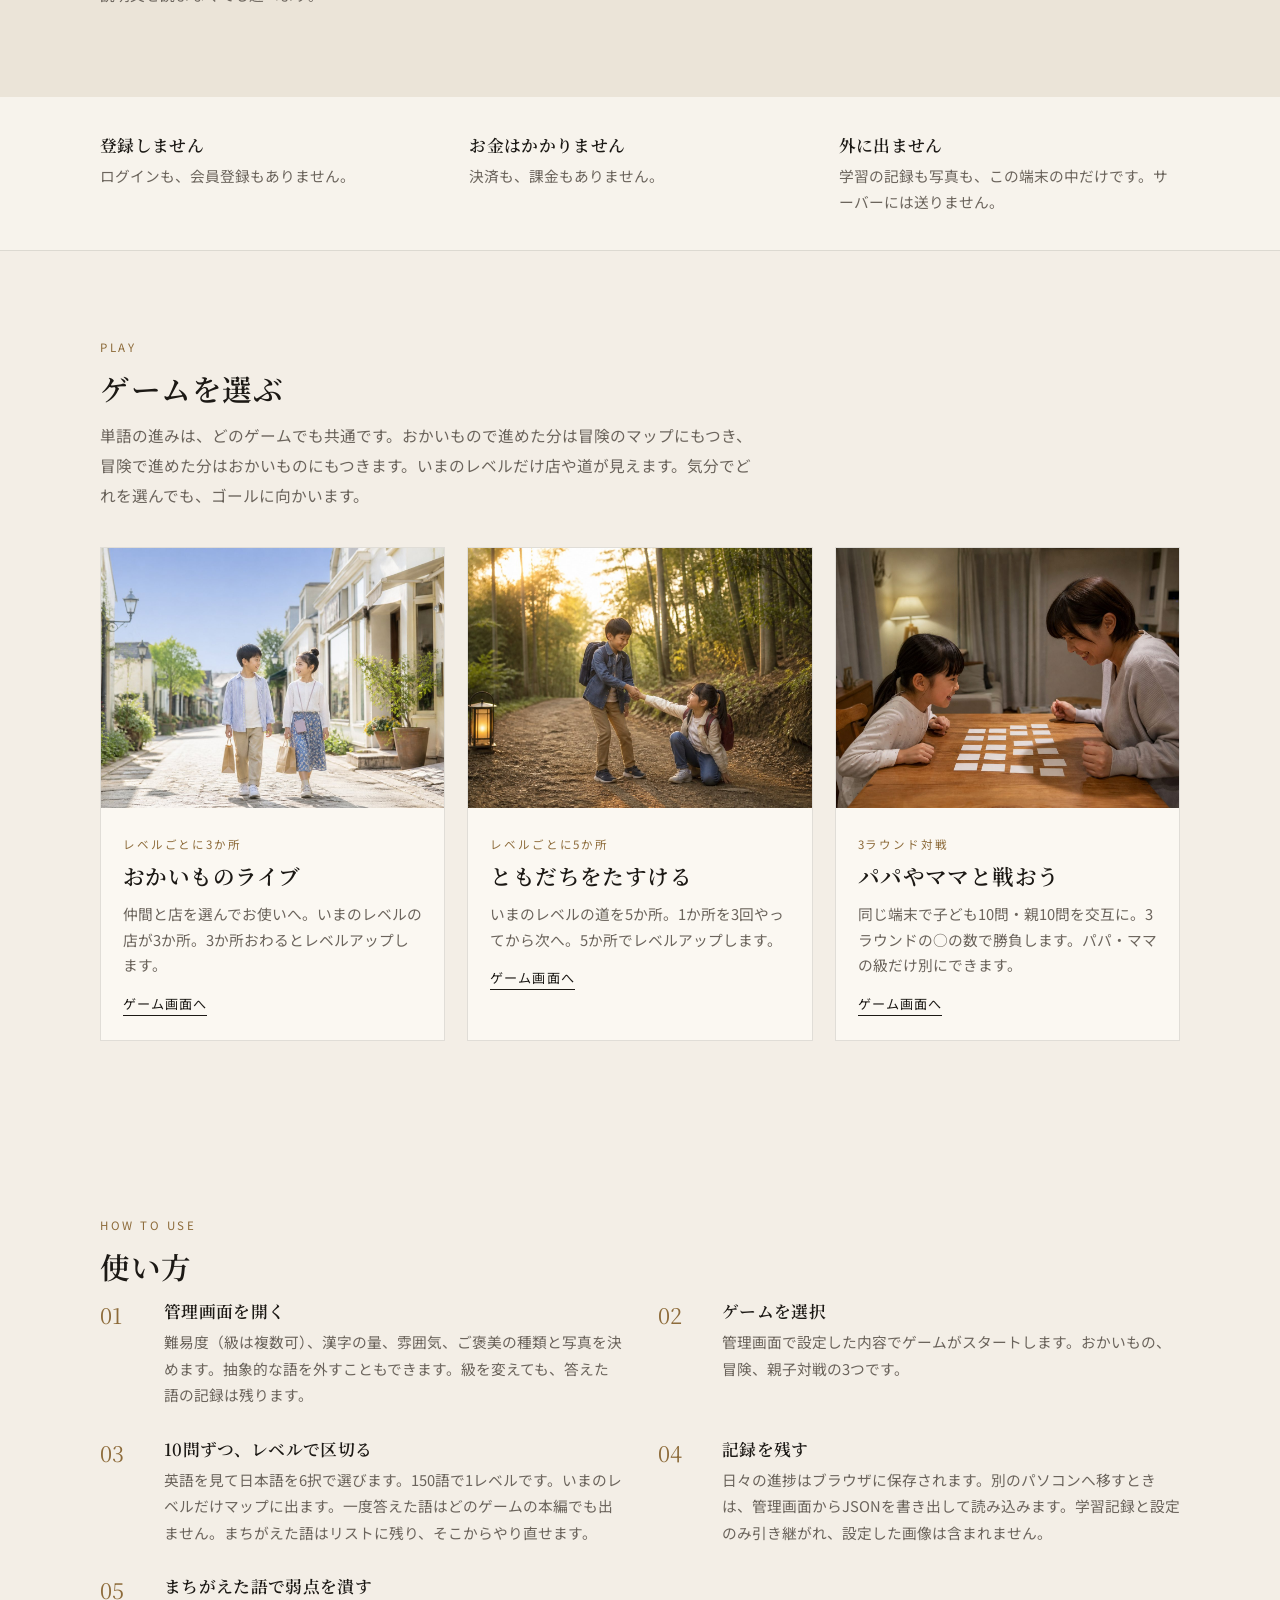
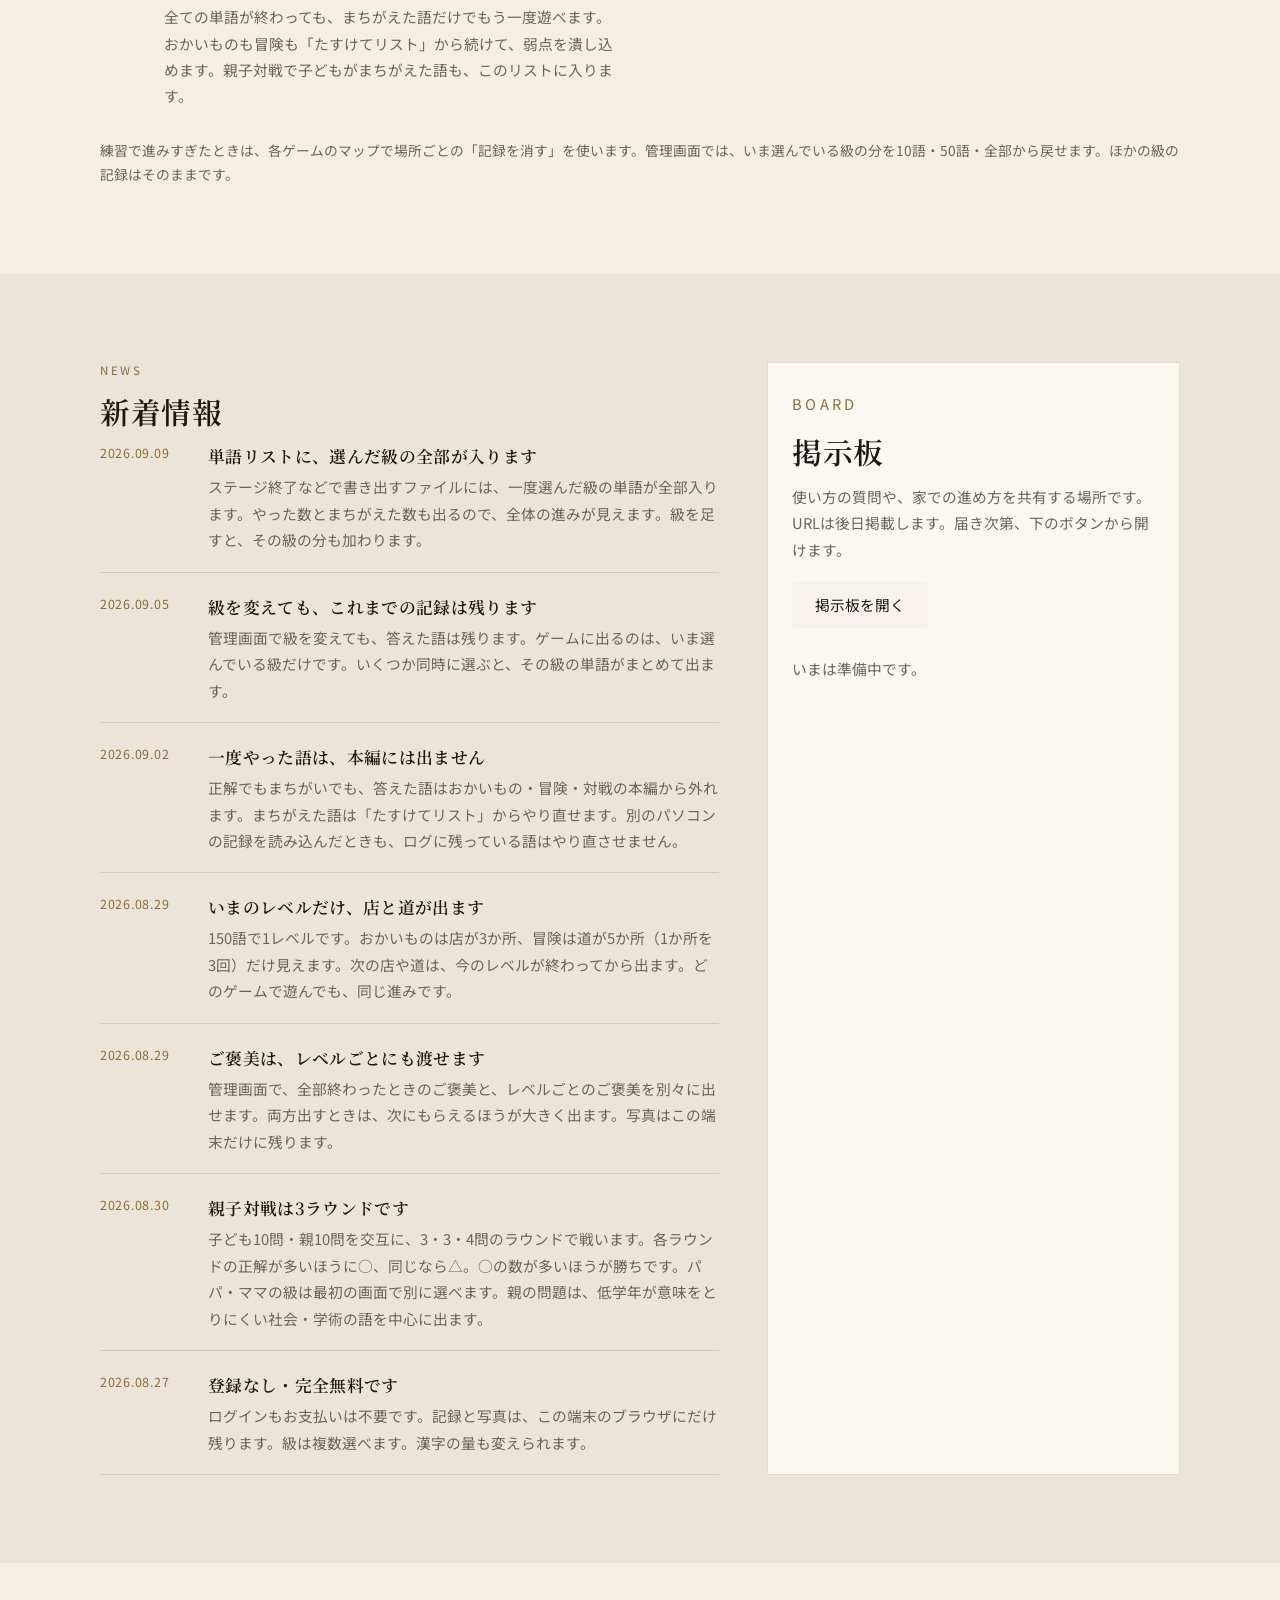
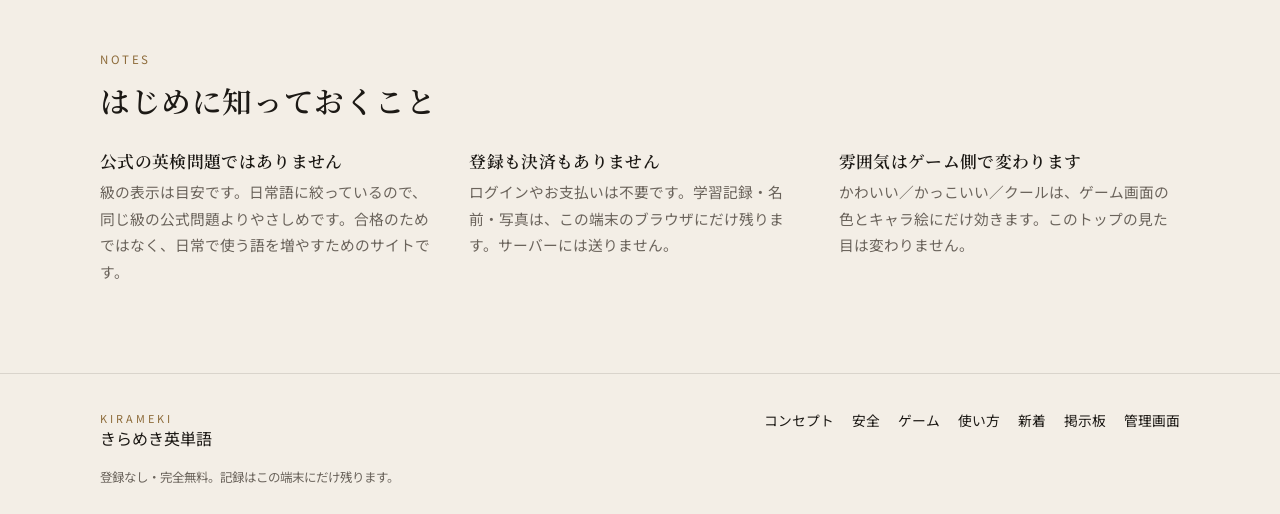
==== commit abf800e1: "一度選んだ級の全単語を書き出し、やった数とまちがい数が分かるようにする Co-authored-by: Cursor <cursoragent@cursor.com>" ====
--- a/index.html
+++ b/index.html
@@ -181,6 +181,13 @@
           <h2>新着情報</h2>
           <ul class="lp-news">
             <li>
+              <time datetime="2026-09-09">2026.09.09</time>
+              <div>
+                <h3>単語リストに、選んだ級の全部が入ります</h3>
+                <p>ステージ終了などで書き出すファイルには、一度選んだ級の単語が全部入ります。やった数とまちがえた数も出るので、全体の進みが見えます。級を足すと、その級の分も加わります。</p>
+              </div>
+            </li>
+            <li>
               <time datetime="2026-09-05">2026.09.05</time>
               <div>
                 <h3>級を変えても、これまでの記録は残ります</h3>
@@ -308,6 +315,7 @@
           <label><input type="radio" name="autoExport" value="off" /> 手動（ボタンを押したときだけ）</label>
           <label><input type="radio" name="autoExport" value="on" /> 自動（ステージ終了のたび）</label>
         </div>
+        <p class="sub">一度選んだ級の単語が全部入ります。やった回数とまちがえた回数も出ます。級を足すと、その級の分も加わります。</p>
       </div>
       <div class="field">
         <span class="lab">雰囲気</span>
--- a/style.css
+++ b/style.css
@@ -84,8 +84,13 @@
 html[data-taste="cool"] .btn { background: linear-gradient(#4aa3c0, var(--pink-deep)); }
 .btn:active { transform: translateY(2px); }
 .btn.ghost {
-  background: #fff; color: var(--pink-deep);
-  box-shadow: 0 4px 0 var(--shadow); border: 2px solid var(--choice-border);
+  background: var(--pink-deep); color: #fff;
+  box-shadow: 0 4px 0 var(--shadow); border: 2px solid var(--pink-deep);
+}
+html[data-taste="kawaii"] .btn.ghost,
+html[data-taste="kakkoii"] .btn.ghost,
+html[data-taste="cool"] .btn.ghost {
+  background: var(--pink-deep); color: #fff;
 }
 .btn.gold { background: linear-gradient(#ffe08a, #f5b942); color: #6a3b12; box-shadow: 0 5px 0 #d49a20; }
 .btn-row { display: flex; flex-wrap: wrap; gap: 10px; justify-content: center; margin-top: 16px; }
@@ -467,23 +472,23 @@
 .react .burst { font-size: 2.4rem; font-weight: 800; text-shadow: none; color: var(--ribbon); }
 .react-en { font-size: 2.1rem; font-weight: 800; margin-top: 6px; color: var(--ink); }
 .react-ja { font-size: 1.25rem; font-weight: 800; margin-top: 2px; line-height: 1.45; white-space: pre-line; color: var(--ink); }
-.react.ok { background: rgba(8, 150, 70, 0.78); }
-.react.ng { background: rgba(210, 36, 48, 0.78); }
+.react.ok { background: rgba(186, 224, 198, 0.38); }
+.react.ng { background: rgba(242, 206, 200, 0.38); }
 .react.ok .react-box {
-  background: #e6fff0; border-color: #12b886;
-  box-shadow: 0 12px 0 rgba(8, 120, 58, 0.35);
-}
-.react.ok .react-box::before { content: "○ せいかい"; color: #087f5b; }
-.react.ok .burst { color: #087f5b; }
-.react.ok .react-en, .react.ok .react-ja { color: #0b7a3e; }
-.react.ok .react-face img.face { border-color: #12b886; }
+  background: #f7fcf8; border-color: #c5e3cf;
+  box-shadow: 0 12px 0 rgba(150, 190, 165, 0.28);
+}
+.react.ok .react-box::before { content: "○ せいかい"; color: #5a8f6c; }
+.react.ok .burst { color: #5a8f6c; }
+.react.ok .react-en, .react.ok .react-ja { color: #4a7a5c; }
+.react.ok .react-face img.face { border-color: #c5e3cf; }
 .react.ng .react-box {
-  background: #fff0f0; border-color: #fa5252;
-  box-shadow: 0 12px 0 rgba(170, 28, 40, 0.35);
-}
-.react.ng .react-box::before { content: "× ざんねん"; color: #c92a2a; }
-.react.ng .burst, .react.ng .react-en, .react.ng .react-ja { color: #c92a2a; }
-.react.ng .react-face img.face { border-color: #fa5252; }
+  background: #fdf8f7; border-color: #ebcfcb;
+  box-shadow: 0 12px 0 rgba(200, 170, 165, 0.28);
+}
+.react.ng .react-box::before { content: "× ざんねん"; color: #a07a76; }
+.react.ng .burst, .react.ng .react-en, .react.ng .react-ja { color: #a07a76; }
+.react.ng .react-face img.face { border-color: #ebcfcb; }
 .board { display: grid; grid-template-columns: repeat(5, minmax(70px, 1fr)); gap: 10px; }
 .cell {
   border: 2px solid var(--choice-border); border-radius: 12px; padding: 10px;
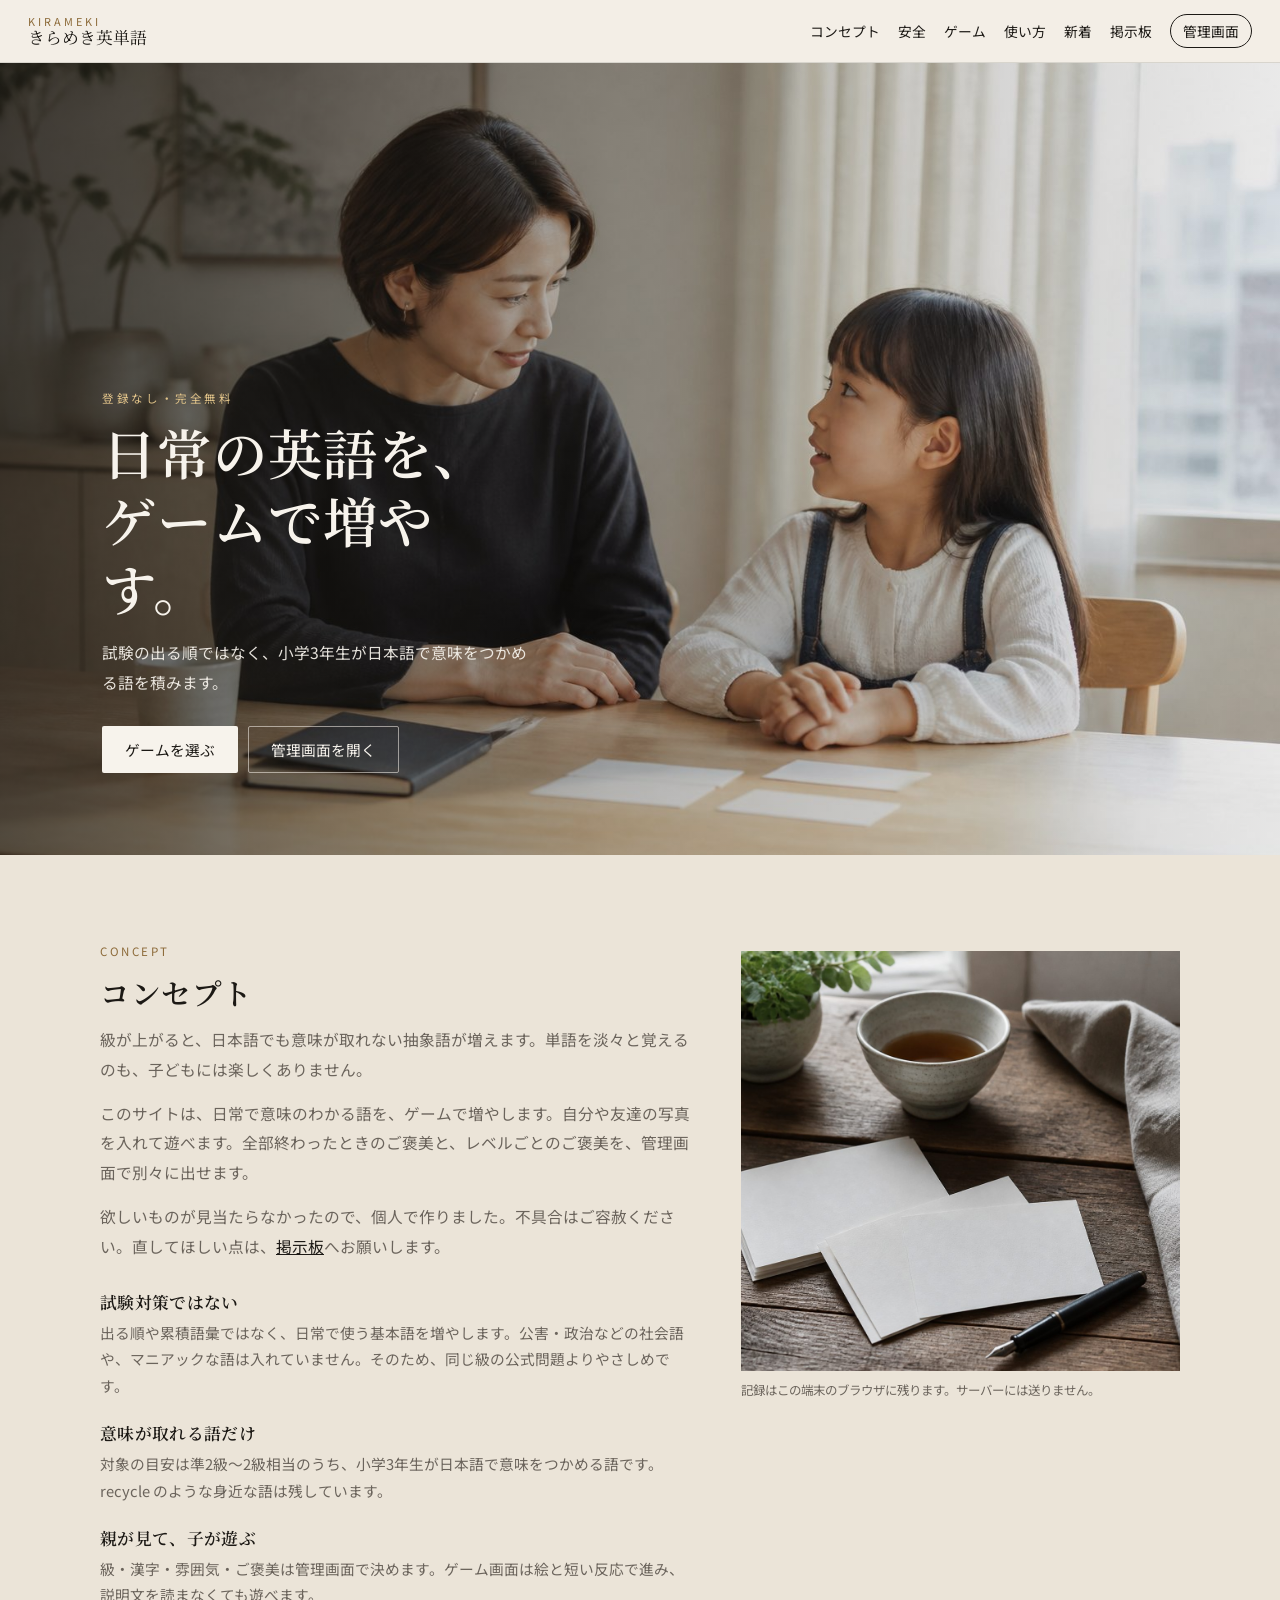
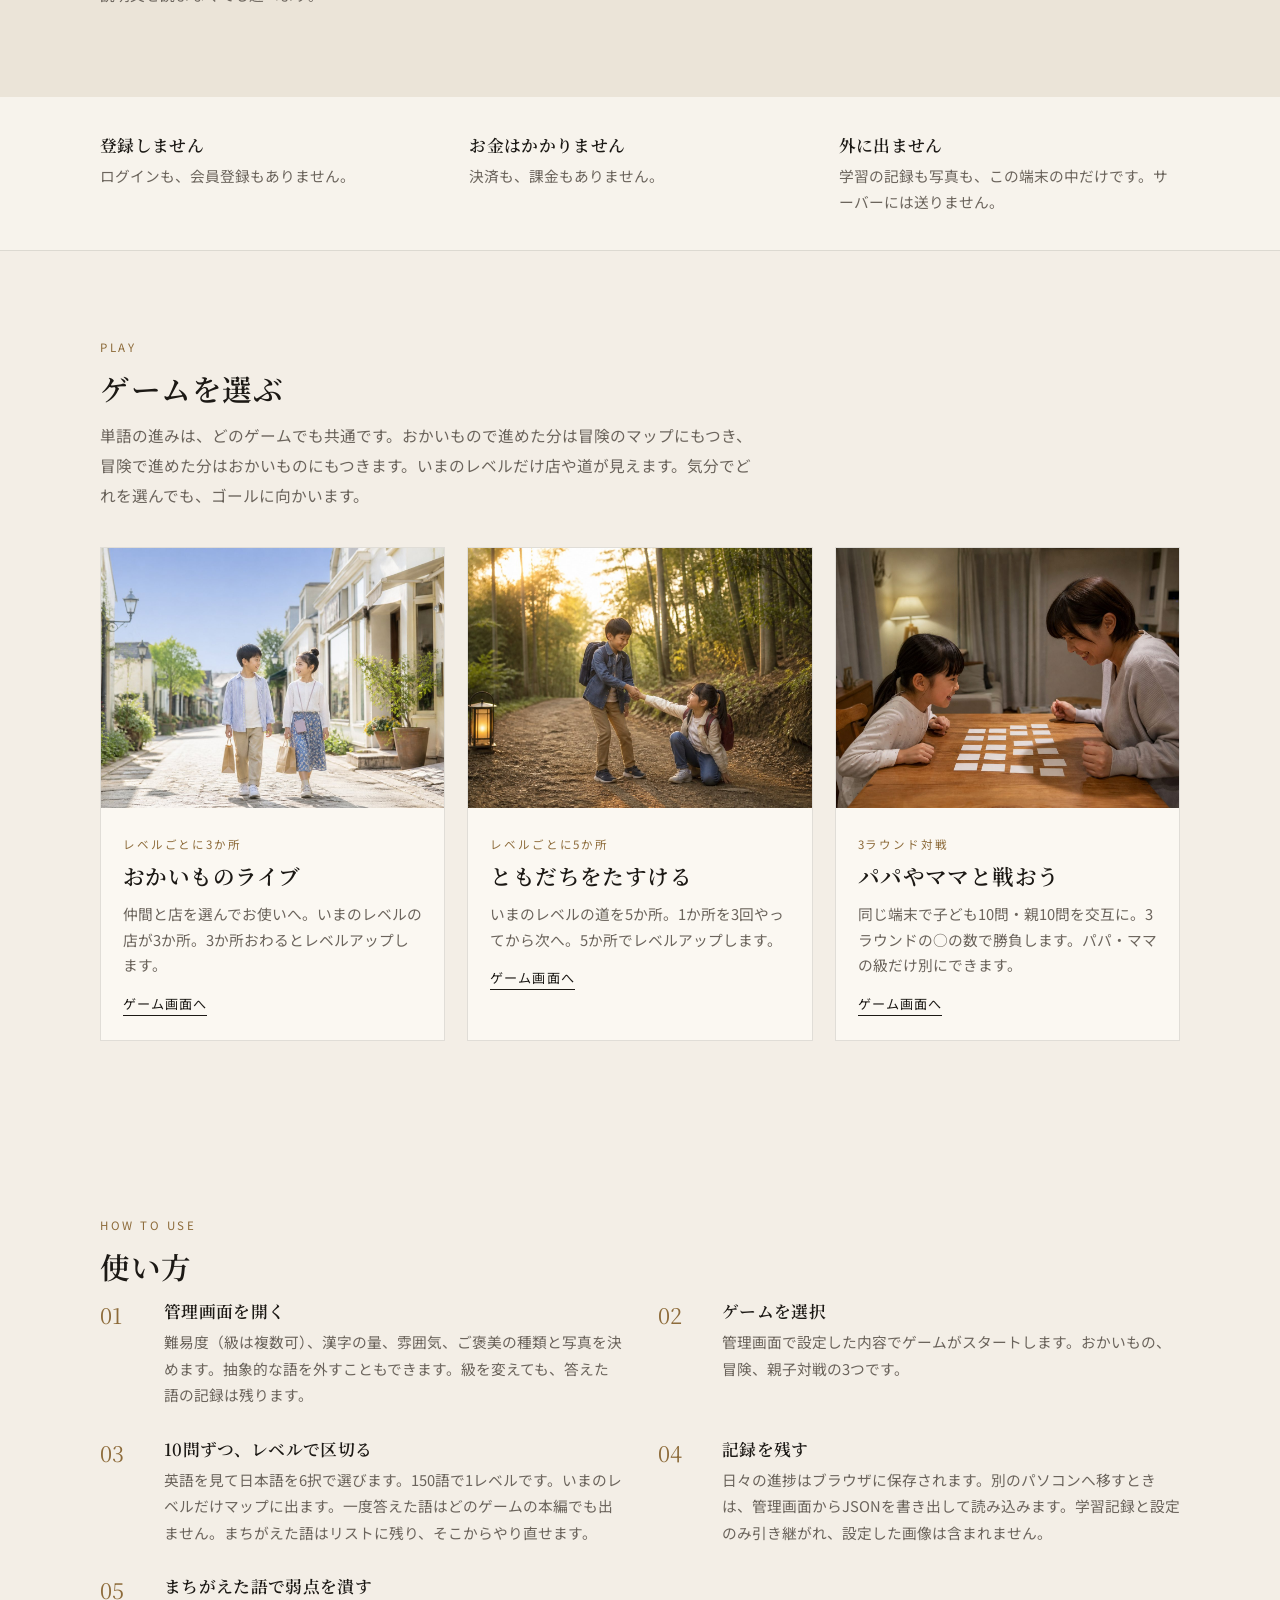
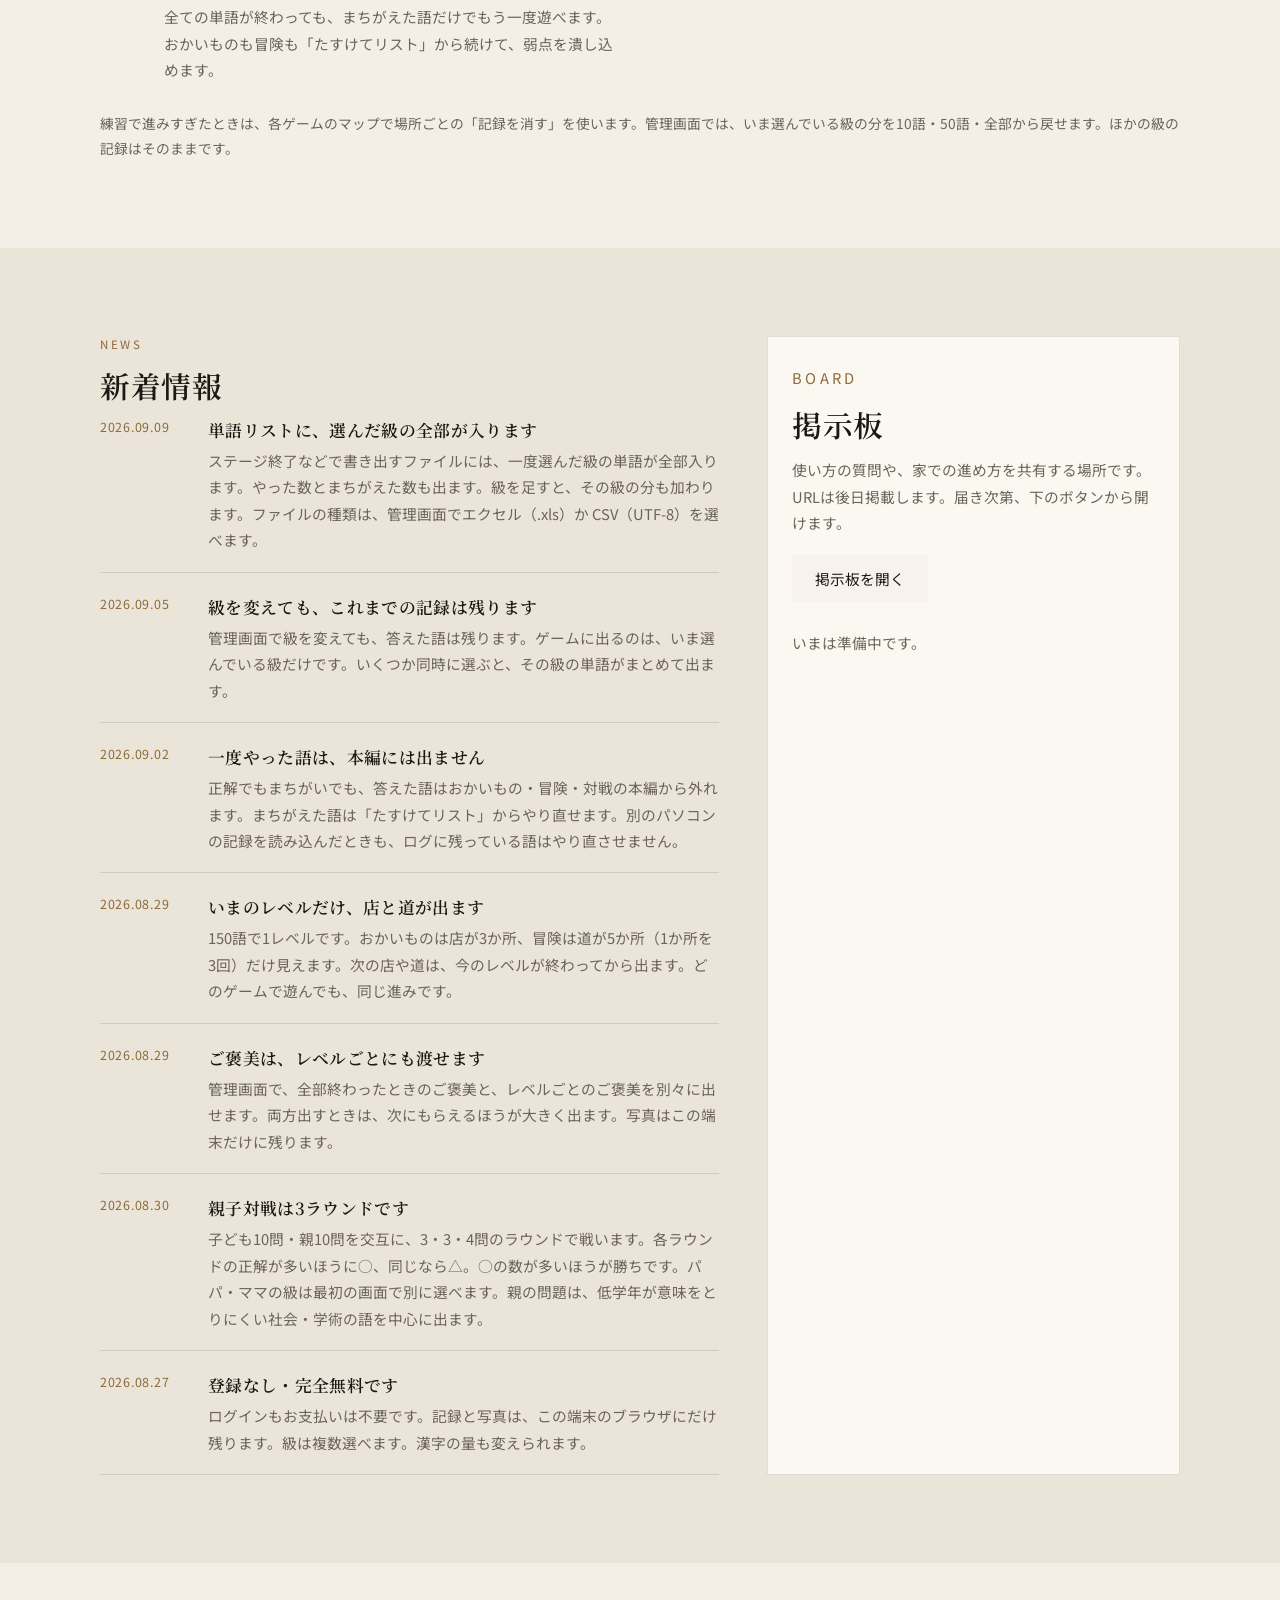
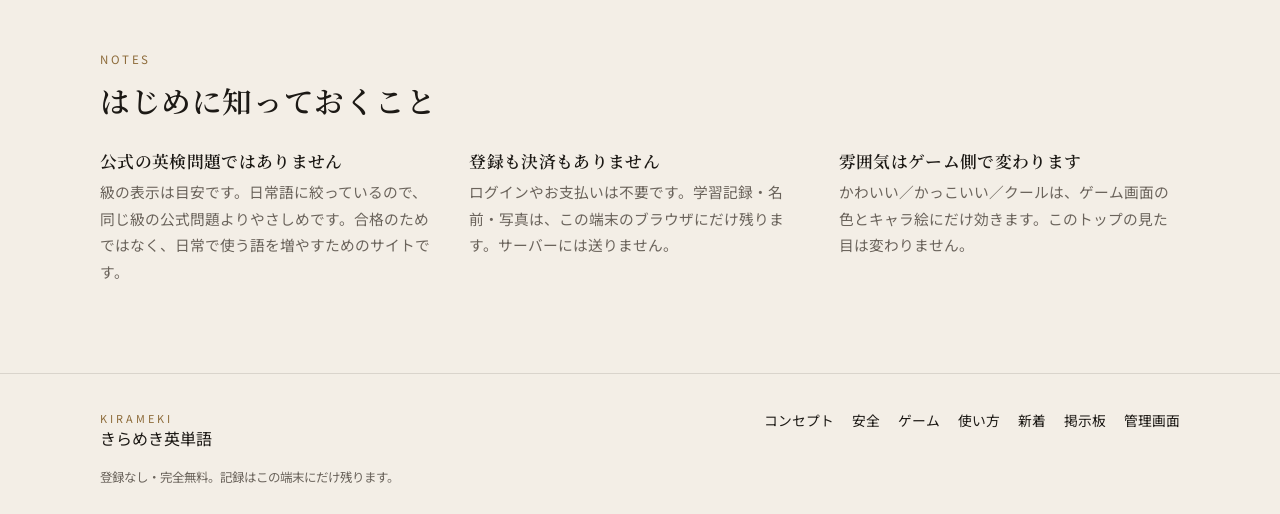
==== commit 1c32374d: "管理画面で単語リストをエクセルかCSVで書き出せるようにする Co-authored-by: Cursor <cursoragent@cursor.com>" ====
--- a/index.html
+++ b/index.html
@@ -1,4 +1,4 @@
-<!DOCTYPE html>
+﻿<!DOCTYPE html>
 <html lang="ja" class="landing" data-taste="kawaii">
 <head>
   <meta charset="UTF-8" />
@@ -166,7 +166,7 @@
             <span class="lp-num">05</span>
             <div>
               <h3>まちがえた語で弱点を潰す</h3>
-              <p>全ての単語が終わっても、まちがえた語だけでもう一度遊べます。おかいものも冒険も「たすけてリスト」から続けて、弱点を潰し込めます。親子対戦で子どもがまちがえた語も、このリストに入ります。</p>
+              <p>全ての単語が終わっても、まちがえた語だけでもう一度遊べます。おかいものも冒険も「たすけてリスト」から続けて、弱点を潰し込めます。</p>
             </div>
           </li>
         </ol>
@@ -184,7 +184,7 @@
               <time datetime="2026-09-09">2026.09.09</time>
               <div>
                 <h3>単語リストに、選んだ級の全部が入ります</h3>
-                <p>ステージ終了などで書き出すファイルには、一度選んだ級の単語が全部入ります。やった数とまちがえた数も出るので、全体の進みが見えます。級を足すと、その級の分も加わります。</p>
+                <p>ステージ終了などで書き出すファイルには、一度選んだ級の単語が全部入ります。やった数とまちがえた数も出ます。級を足すと、その級の分も加わります。ファイルの種類は、管理画面でエクセル（.xls）か CSV（UTF-8）を選べます。</p>
               </div>
             </li>
             <li>
@@ -318,6 +318,14 @@
         <p class="sub">一度選んだ級の単語が全部入ります。やった回数とまちがえた回数も出ます。級を足すと、その級の分も加わります。</p>
       </div>
       <div class="field">
+        <span class="lab">表のファイル</span>
+        <div class="seg" id="export-format-seg">
+          <label><input type="radio" name="exportFormat" value="xls" /> エクセル（.xls）</label>
+          <label><input type="radio" name="exportFormat" value="csv" /> CSV（UTF-8）</label>
+        </div>
+        <p class="sub">最初はエクセルです。CSVは文字が化けにくい UTF-8 です。表計算ソフトでも、AIに渡すときも使えます。</p>
+      </div>
+      <div class="field">
         <span class="lab">雰囲気</span>
         <div class="seg" id="taste-seg"></div>
       </div>
@@ -336,6 +344,10 @@
       <div class="field toggle-row">
         <input type="checkbox" id="hide-battle-guide" />
         <label for="hide-battle-guide">パパやママと戦おうの説明を、次回から出さない</label>
+      </div>
+      <div class="field toggle-row">
+        <input type="checkbox" id="hide-boss-guide" />
+        <label for="hide-boss-guide">さいごのしれんの説明を、次回から出さない</label>
       </div>
 
       <h2>キャラ図鑑</h2>
@@ -388,6 +400,21 @@
           <img data-prize-img alt="ご褒美" style="display:none" />
         </div>
         <button class="btn ghost" type="button" id="rescue-prize-clear">画像を消す</button>
+      </div>
+
+      <h3 class="prize-sub">全部クリア（さいごのしれん）</h3>
+      <div class="field">
+        <span class="lab">ご褒美の文言</span>
+        <input type="text" id="boss-prize-text" maxlength="80" />
+      </div>
+      <div class="field">
+        <span class="lab">ご褒美の画像</span>
+        <input type="file" id="boss-prize-file" accept="image/*" />
+        <div class="prize" id="boss-prize-box" style="margin-top:10px">
+          <div class="prize-fallback" data-prize-fallback>🎁</div>
+          <img data-prize-img alt="ご褒美" style="display:none" />
+        </div>
+        <button class="btn ghost" type="button" id="boss-prize-clear">画像を消す</button>
       </div>
       </div>
 
@@ -425,3 +452,4 @@
   <script src="hub.js"></script>
 </body>
 </html>
+
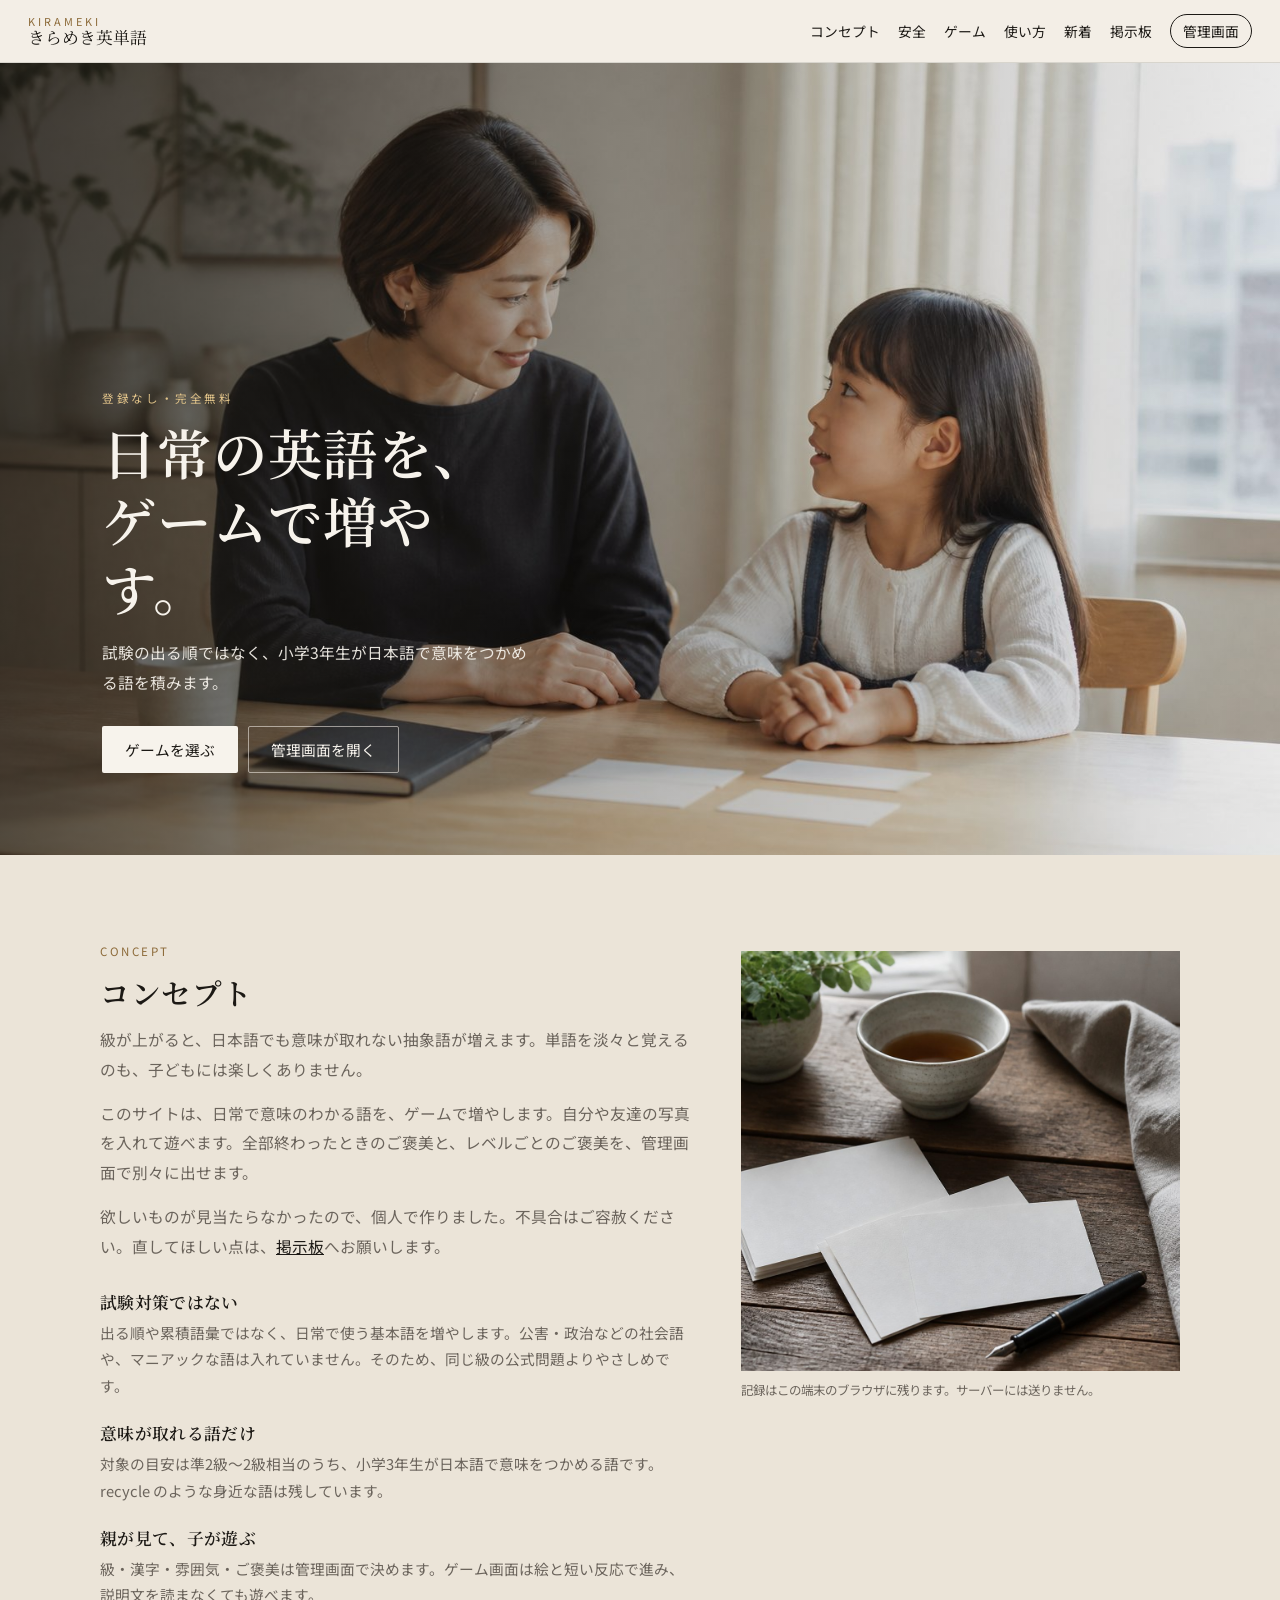
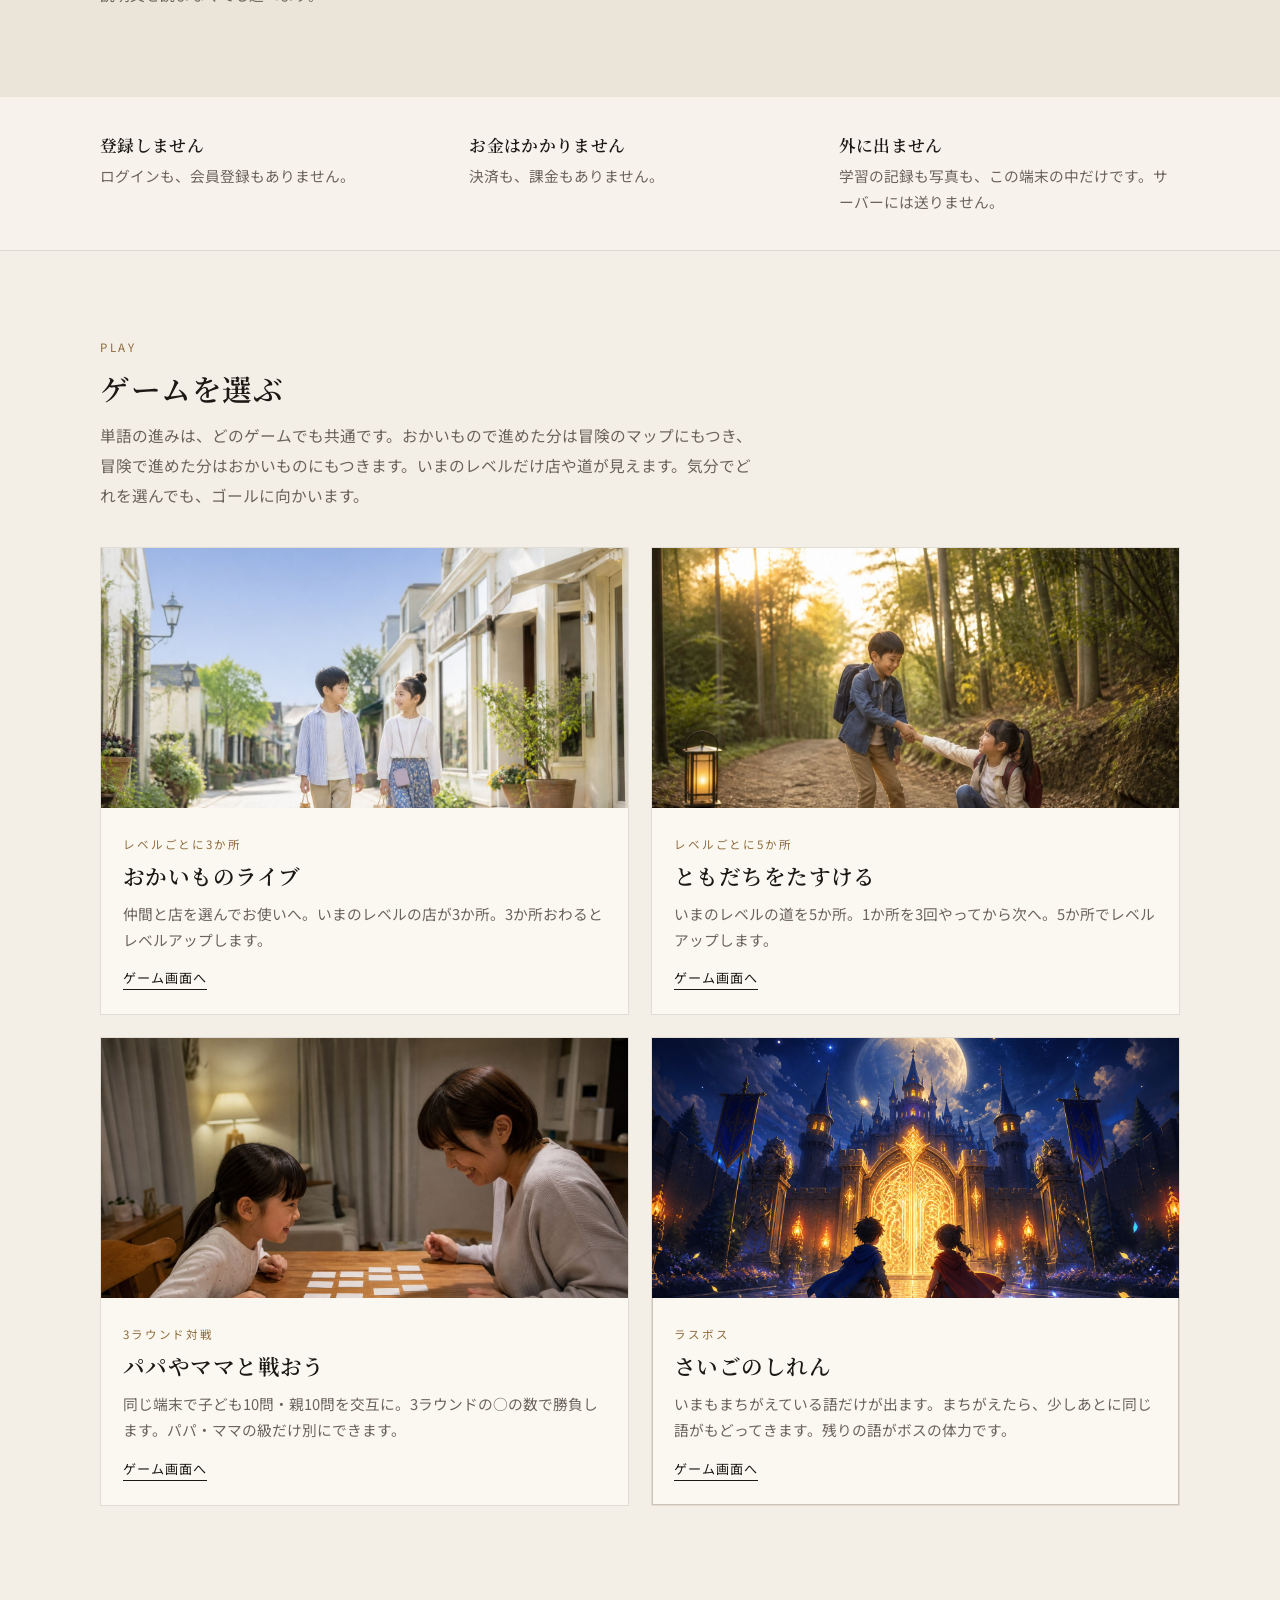
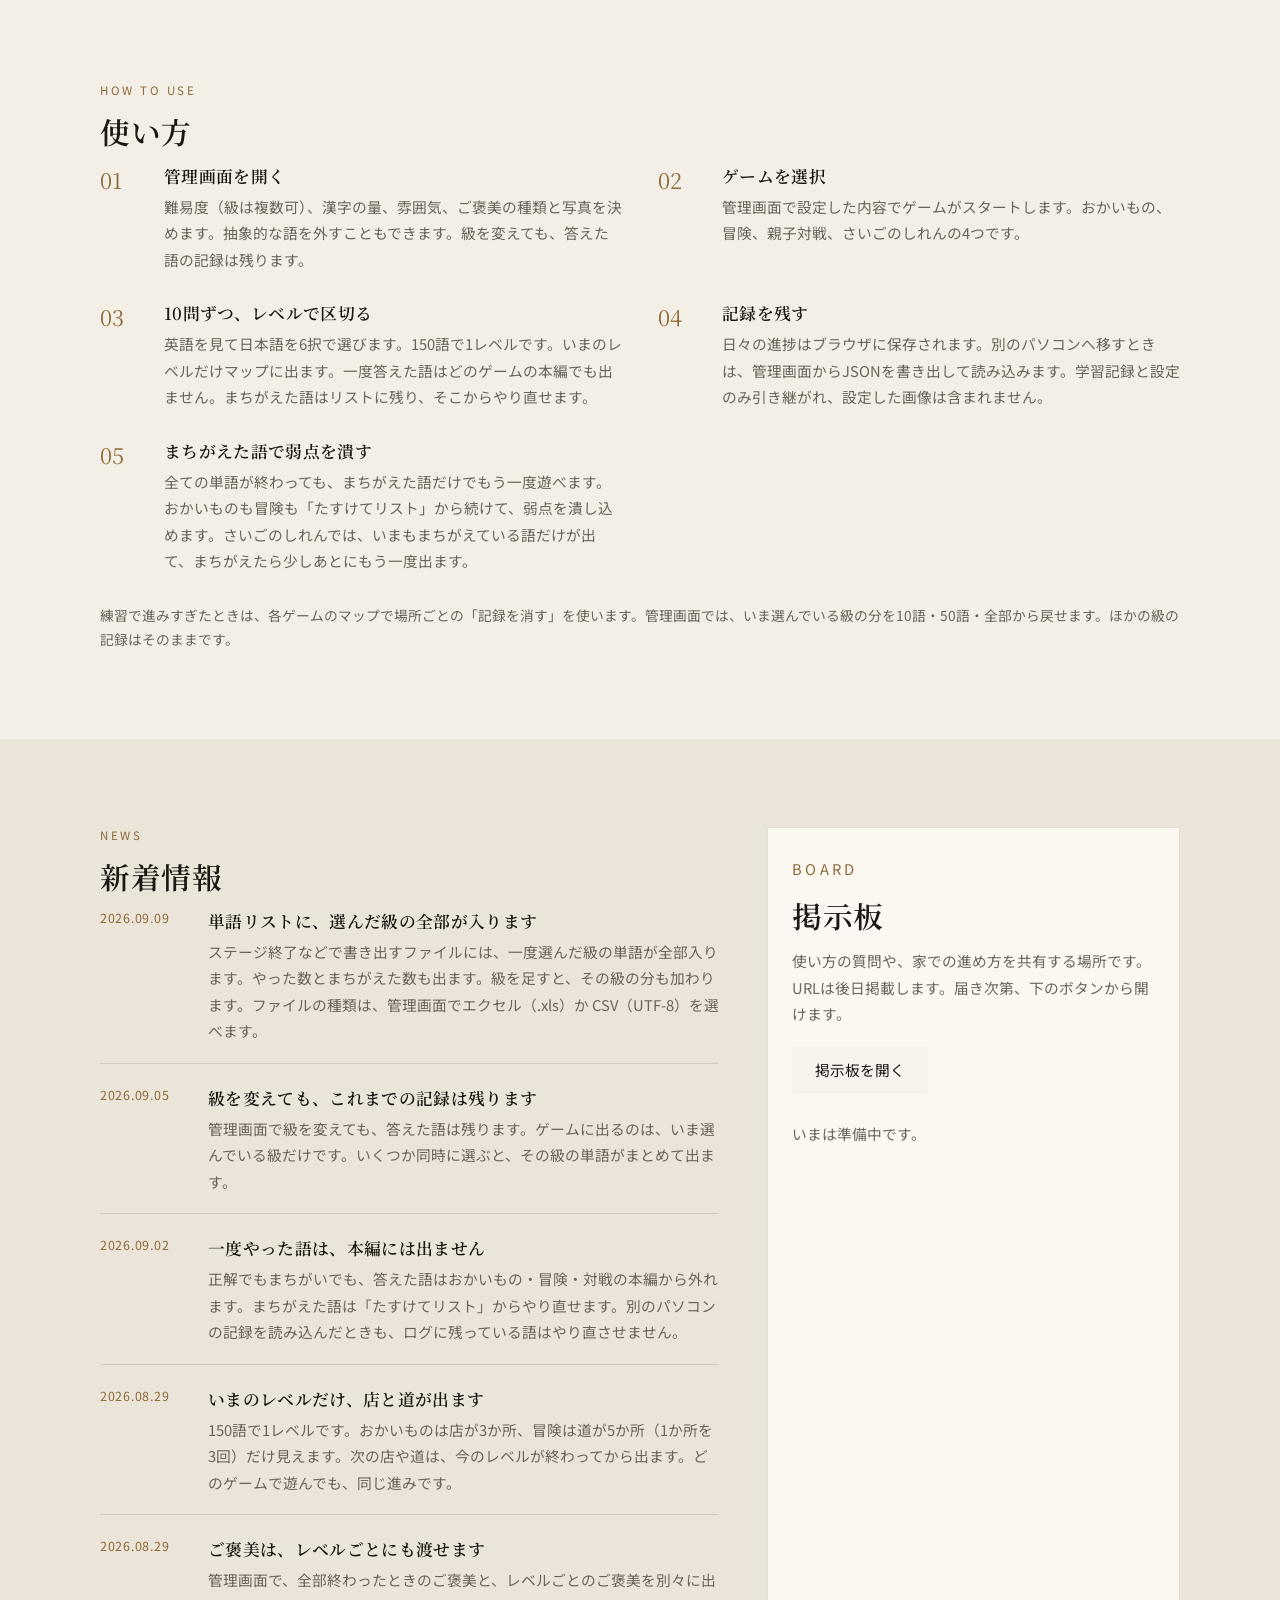
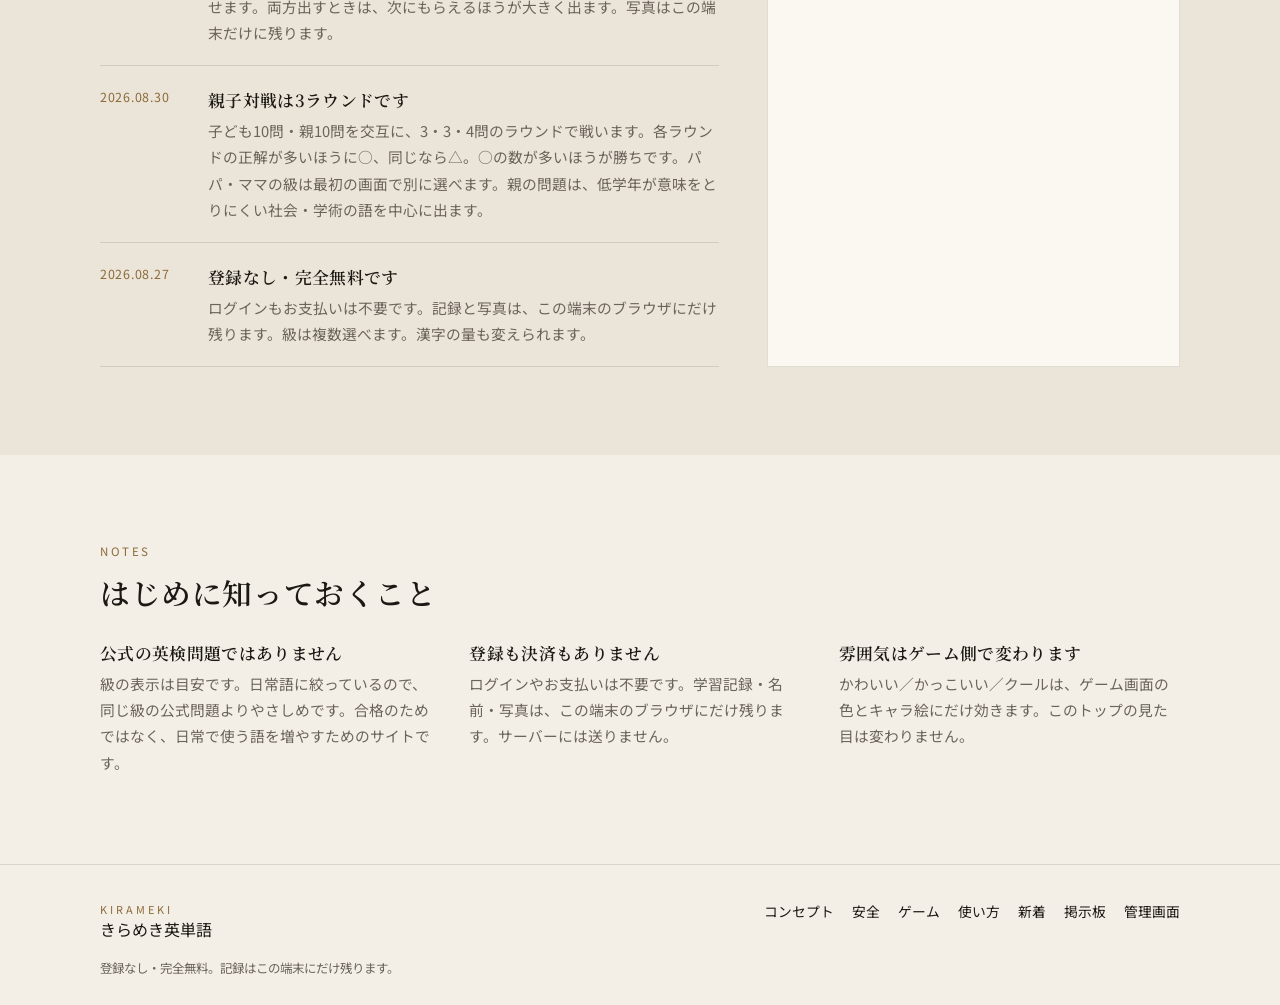
==== commit d3826ef8: "さいごのしれんを公開し、いまもまちがえている語だけを出題する Co-authored-by: Cursor <cursoragent@cursor.com>" ====
--- a/index.html
+++ b/index.html
@@ -1,4 +1,4 @@
-﻿<!DOCTYPE html>
+<!DOCTYPE html>
 <html lang="ja" class="landing" data-taste="kawaii">
 <head>
   <meta charset="UTF-8" />
@@ -125,6 +125,15 @@
               <span class="lp-game-go">ゲーム画面へ</span>
             </div>
           </a>
+          <a class="lp-game lp-game-boss" href="boss.html">
+            <img src="img/game-boss.jpg" alt="さいごのしれんのイメージ" />
+            <div class="lp-game-body">
+              <span class="lp-game-tag">ラスボス</span>
+              <h3>さいごのしれん</h3>
+              <p>いまもまちがえている語だけが出ます。まちがえたら、少しあとに同じ語がもどってきます。残りの語がボスの体力です。</p>
+              <span class="lp-game-go">ゲーム画面へ</span>
+            </div>
+          </a>
         </div>
       </div>
     </section>
@@ -145,7 +154,7 @@
             <span class="lp-num">02</span>
             <div>
               <h3>ゲームを選択</h3>
-              <p>管理画面で設定した内容でゲームがスタートします。おかいもの、冒険、親子対戦の3つです。</p>
+              <p>管理画面で設定した内容でゲームがスタートします。おかいもの、冒険、親子対戦、さいごのしれんの4つです。</p>
             </div>
           </li>
           <li>
@@ -166,7 +175,7 @@
             <span class="lp-num">05</span>
             <div>
               <h3>まちがえた語で弱点を潰す</h3>
-              <p>全ての単語が終わっても、まちがえた語だけでもう一度遊べます。おかいものも冒険も「たすけてリスト」から続けて、弱点を潰し込めます。</p>
+              <p>全ての単語が終わっても、まちがえた語だけでもう一度遊べます。おかいものも冒険も「たすけてリスト」から続けて、弱点を潰し込めます。さいごのしれんでは、いまもまちがえている語だけが出て、まちがえたら少しあとにもう一度出ます。</p>
             </div>
           </li>
         </ol>
@@ -452,4 +461,3 @@
   <script src="hub.js"></script>
 </body>
 </html>
-
--- a/style.css
+++ b/style.css
@@ -692,7 +692,8 @@
 .lp-story { max-width: 42em; margin-bottom: 28px; }
 .lp-story p { color: var(--lp-muted); line-height: 1.9; font-size: 0.98rem; margin-bottom: 14px; }
 .lp-story a { color: var(--lp-ink); }
-.lp-games { display: grid; grid-template-columns: repeat(3, 1fr); gap: 22px; }
+.lp-games { display: grid; grid-template-columns: repeat(2, 1fr); gap: 22px; }
+.lp-game-boss { box-shadow: inset 0 0 0 1px rgba(90, 60, 20, 0.28); }
 .lp-game {
   display: grid; grid-template-rows: 260px auto;
   background: var(--lp-card); color: inherit; text-decoration: none;
@@ -791,6 +792,13 @@
   padding: 4px 8px 28px;
 }
 .kid-h { text-align: center; margin: 6px 0 14px; }
+.miss-summary {
+  text-align: center; font-weight: 800; line-height: 1.6;
+  margin: -6px 12px 14px; font-size: 1.02rem;
+}
+.miss-summary b { color: var(--ribbon); }
+#miss .game-bar { justify-content: center; }
+#miss .game-bar .pill { margin-left: 0; }
 .game-bar {
   display: flex; flex-wrap: wrap; align-items: center; gap: 8px;
   margin-bottom: 12px;
@@ -869,6 +877,31 @@
 .lock-box[hidden], #start-box[hidden] { display: none !important; }
 .lock-box h2 { margin: 0 0 10px; font-size: 1.35rem; }
 .lock-box p { font-weight: 700; line-height: 1.65; margin: 0 0 10px; }
+html.boss-game body {
+  background: linear-gradient(180deg, #1c1428 0%, var(--bg1) 52%, var(--bg3) 100%);
+}
+html.boss-game .stage-card {
+  border: 3px solid color-mix(in srgb, var(--ribbon) 55%, #2a1020);
+}
+.boss-hp { margin: 4px 8px 14px; }
+.boss-hp-lab {
+  font-weight: 800; text-align: center; margin-bottom: 8px; font-size: 1.02rem;
+  color: #fff; text-shadow: 0 2px 0 rgba(0,0,0,.35);
+}
+.boss-later-row { margin: 10px 0 0; justify-content: center; }
+.boss-hp-bar {
+  height: 20px; border-radius: 999px; overflow: hidden;
+  background: rgba(20, 10, 24, 0.45); border: 3px solid #fff;
+  box-shadow: 0 4px 0 rgba(0,0,0,.2);
+}
+.boss-hp-fill {
+  height: 100%; width: 100%;
+  background: linear-gradient(90deg, #ff5a7a, #ffd56a);
+  transition: width 0.45s ease;
+}
+.boss-phase-kicker {
+  letter-spacing: 0.18em; font-weight: 800; color: var(--ribbon); margin-bottom: 8px;
+}
 #start-box { max-width: 520px; margin: 0 auto 28px; }
 .parent-lv-card {
   background: #fff; border: 3px solid var(--choice-border); border-radius: 20px;
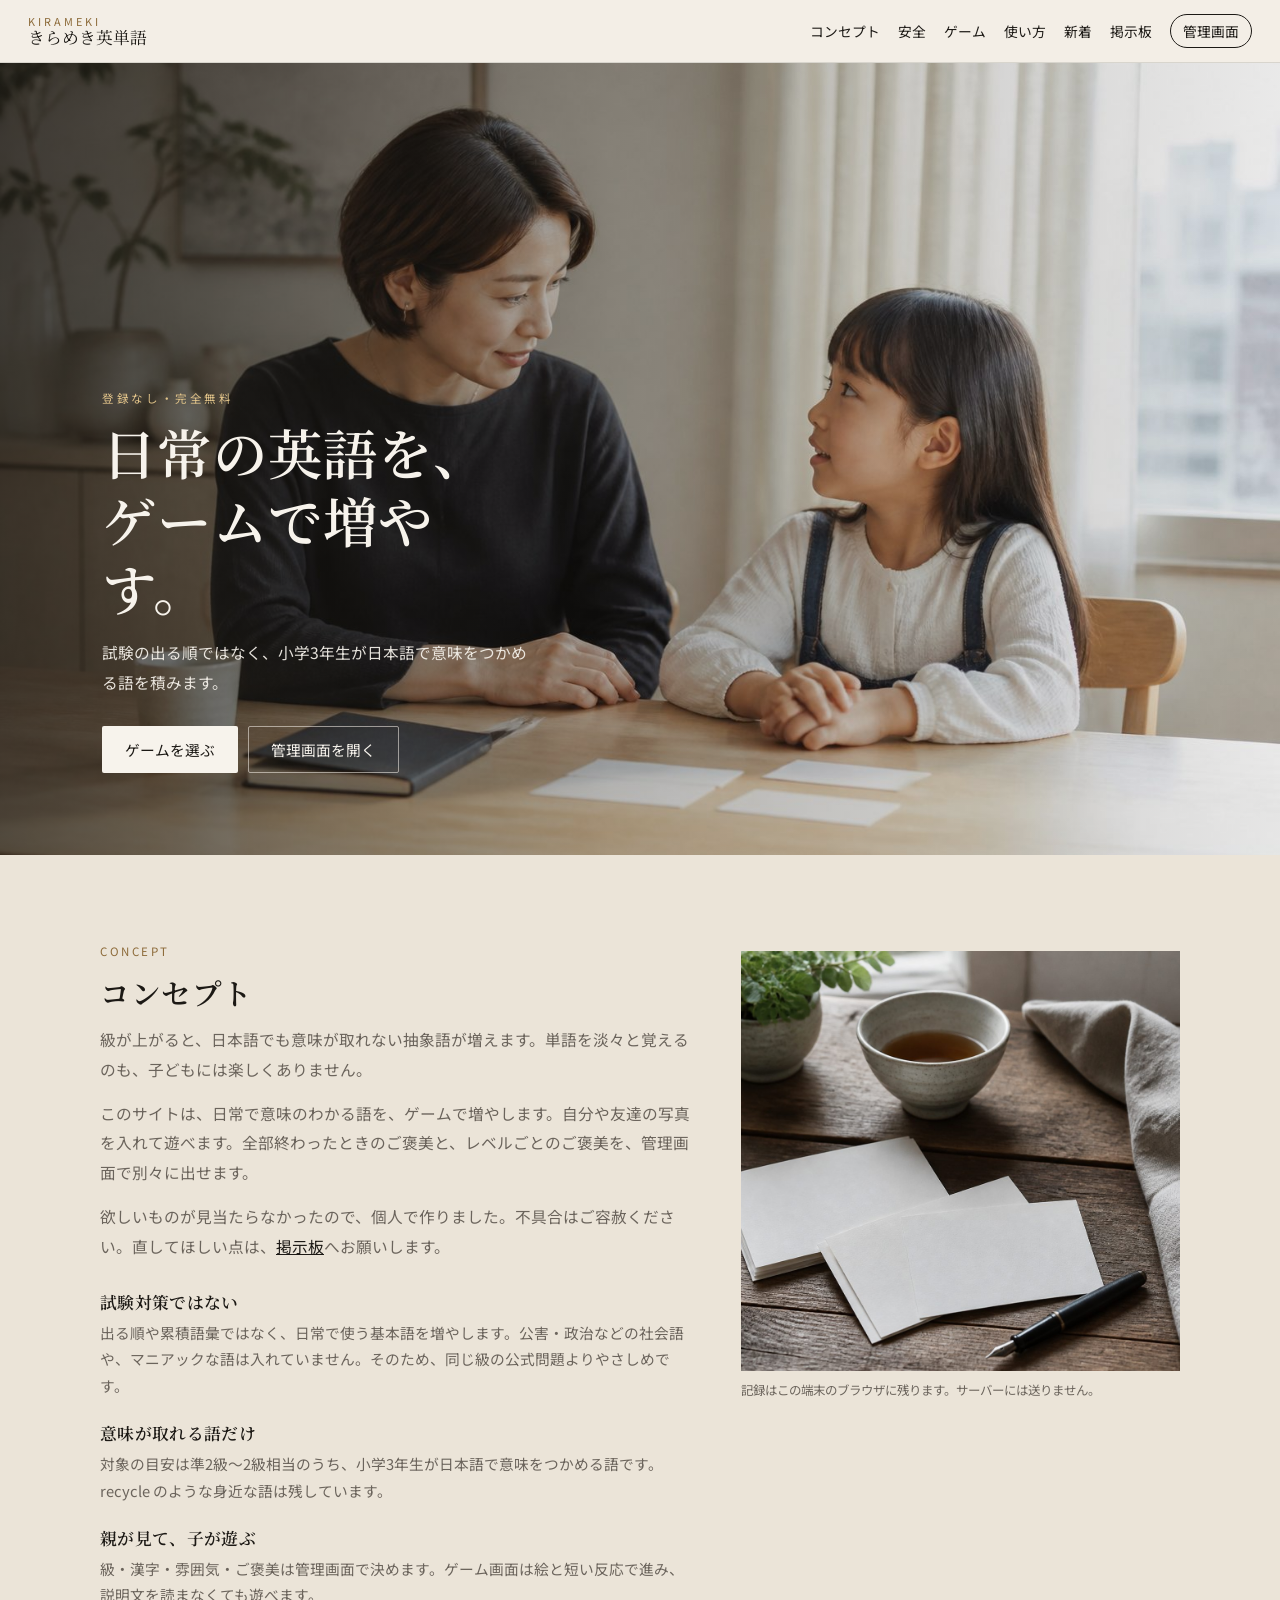
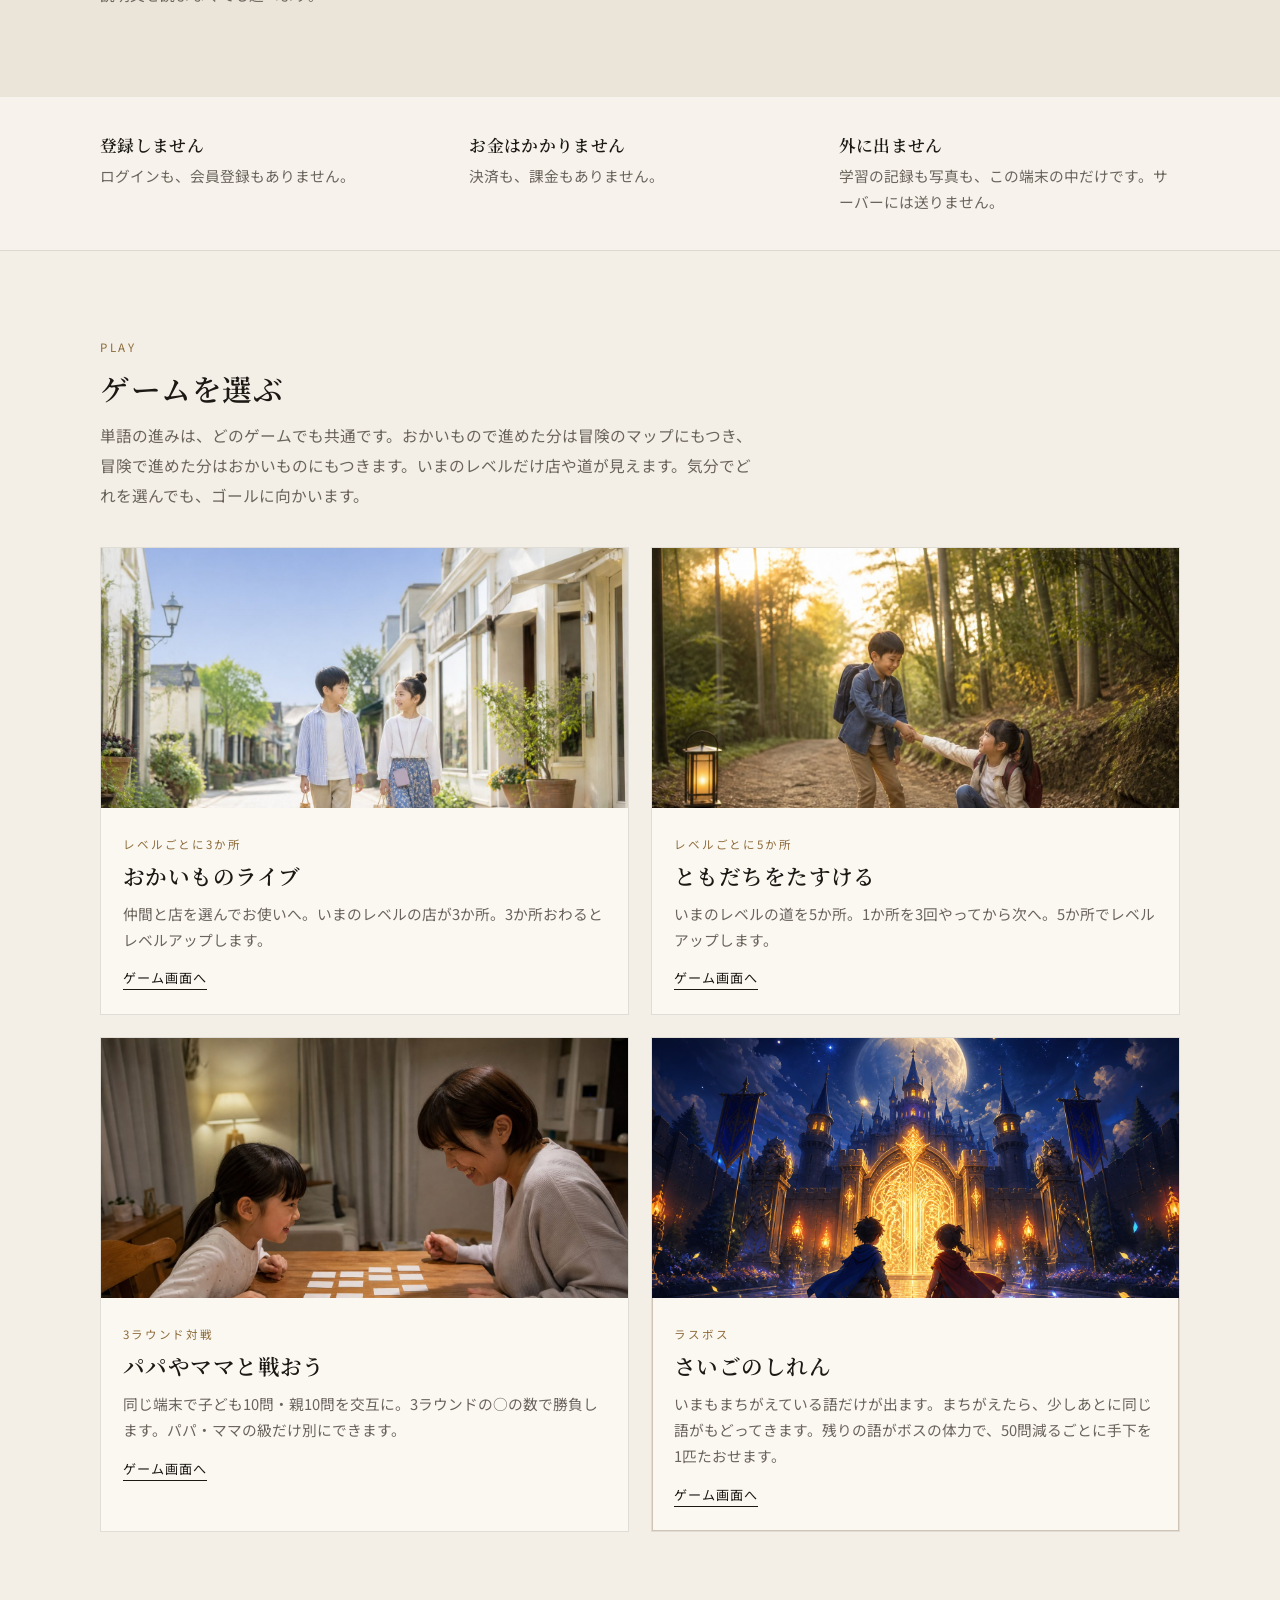
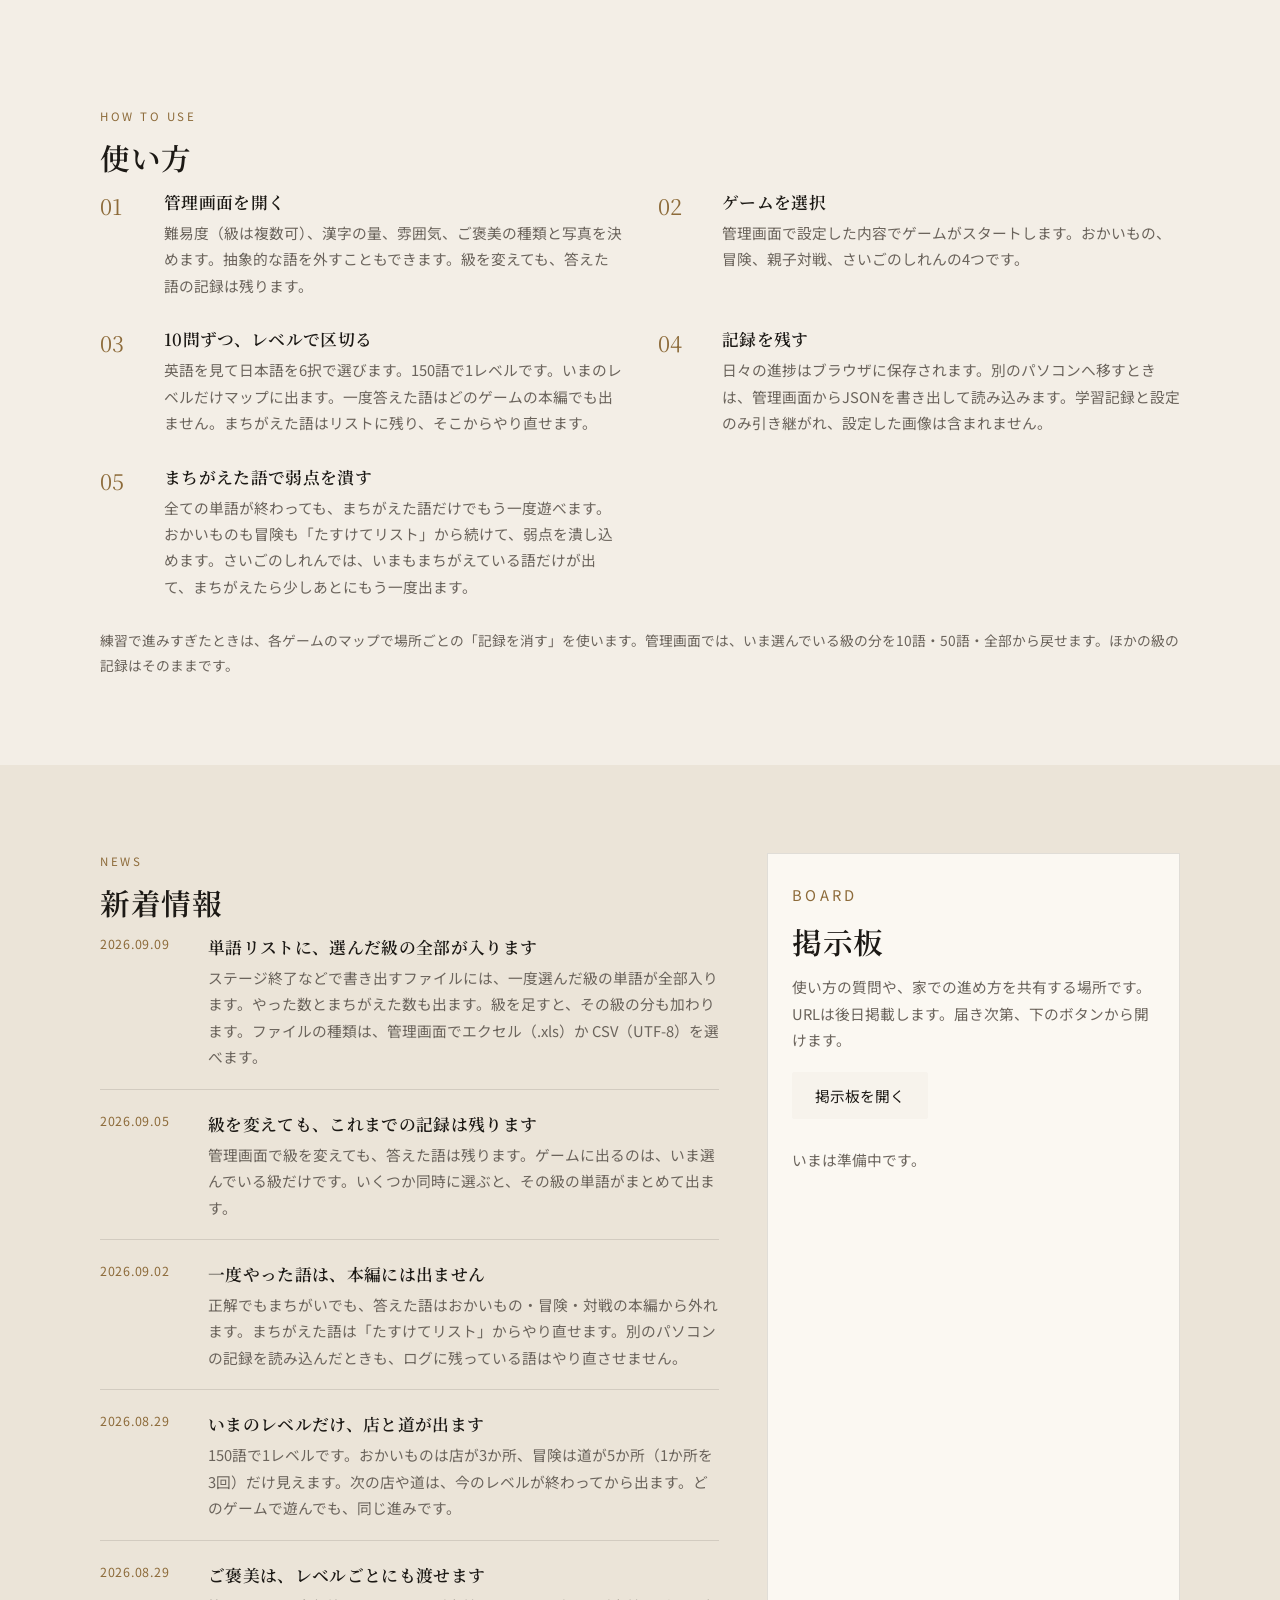
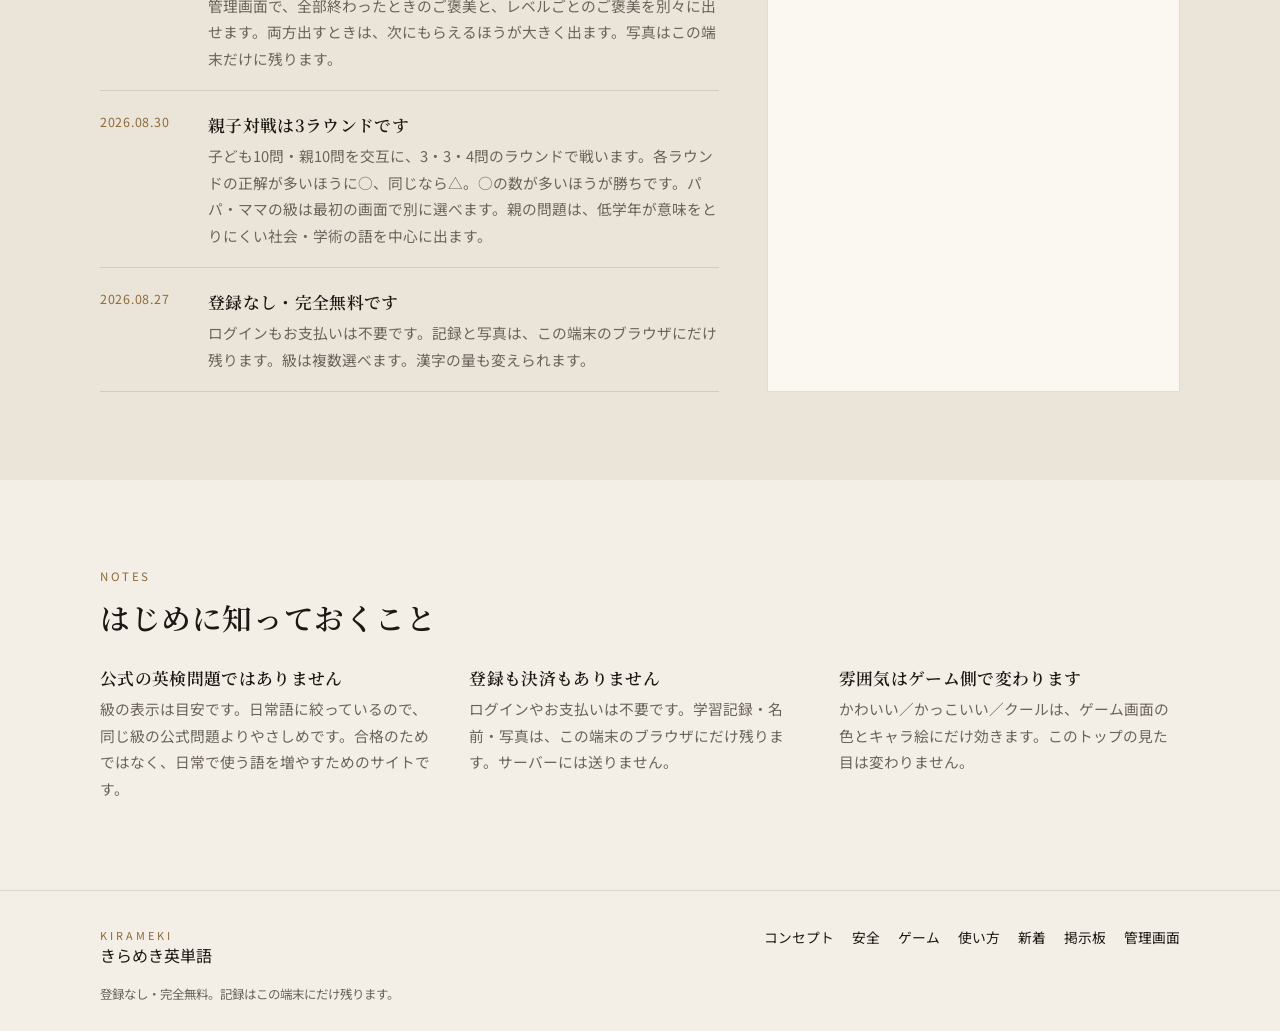
==== commit c0ba0e3d: "さいごのしれんにボスと手下を出し、いまの相手のゲージにする Co-authored-by: Cursor <cursoragent@cursor.com>" ====
--- a/index.html
+++ b/index.html
@@ -130,7 +130,7 @@
             <div class="lp-game-body">
               <span class="lp-game-tag">ラスボス</span>
               <h3>さいごのしれん</h3>
-              <p>いまもまちがえている語だけが出ます。まちがえたら、少しあとに同じ語がもどってきます。残りの語がボスの体力です。</p>
+              <p>いまもまちがえている語だけが出ます。まちがえたら、少しあとに同じ語がもどってきます。残りの語がボスの体力で、50問減るごとに手下を1匹たおせます。</p>
               <span class="lp-game-go">ゲーム画面へ</span>
             </div>
           </a>
--- a/style.css
+++ b/style.css
@@ -884,13 +884,80 @@
   border: 3px solid color-mix(in srgb, var(--ribbon) 55%, #2a1020);
 }
 .boss-hp { margin: 4px 8px 14px; }
+.boss-roster {
+  display: flex;
+  flex-direction: column;
+  align-items: center;
+  gap: 10px;
+  margin: 0 0 10px;
+}
+.boss-king { text-align: center; width: 96px; }
+.boss-king img {
+  width: 88px; height: 88px; object-fit: cover; object-position: center 20%;
+  border-radius: 50%; border: 4px solid rgba(255,255,255,.75); background: #fff;
+  box-shadow: 0 4px 0 rgba(0,0,0,.28); display: block; margin: 0 auto;
+  filter: saturate(0.85);
+  transition: border-color 0.25s ease, filter 0.25s ease, transform 0.25s ease;
+}
+.boss-king.now img {
+  border-color: #ffd56a;
+  filter: none;
+}
+.boss-minions {
+  display: flex; flex-wrap: wrap; justify-content: center; gap: 8px;
+  min-height: 0; width: 100%;
+}
+.boss-minion {
+  width: 72px; text-align: center;
+  transition: opacity 0.85s ease, transform 0.85s ease, filter 0.85s ease;
+}
+.boss-minion img {
+  width: 52px; height: 52px; object-fit: cover; object-position: center;
+  border-radius: 50%; border: 3px solid #fff; background: #fff;
+  box-shadow: 0 3px 0 rgba(0,0,0,.2); display: block; margin: 0 auto;
+  transition: border-color 0.25s ease, transform 0.25s ease, box-shadow 0.25s ease;
+}
+.boss-minion.now img {
+  border-color: #ffd56a;
+  transform: scale(1.08);
+  box-shadow: 0 3px 0 rgba(0,0,0,.2), 0 0 0 3px rgba(255, 213, 106, 0.5);
+}
+.boss-minion.in { animation: bossMinionIn 0.45s ease; }
+.boss-minion.out {
+  opacity: 0;
+  transform: translateY(-14px) scale(0.82);
+  filter: blur(3px);
+  pointer-events: none;
+}
+@keyframes bossMinionIn {
+  from { opacity: 0; transform: translateY(10px) scale(0.88); }
+  to { opacity: 1; transform: none; }
+}
+.boss-tag {
+  display: block; font-weight: 800; color: #fff; font-size: 0.78rem;
+  margin-top: 4px; text-shadow: 0 1px 0 rgba(0,0,0,.35);
+}
+.boss-fanfare {
+  display: none; text-align: center; font-weight: 800; color: #3a1a10;
+  background: #ffe27a; border: 3px solid #fff; border-radius: 999px;
+  padding: 8px 18px; font-size: 1.15rem; margin: 0 auto 10px; width: fit-content;
+  box-shadow: 0 4px 0 rgba(0,0,0,.2);
+}
+.boss-fanfare.on {
+  display: block;
+  animation: bossFanfare 0.35s ease;
+}
+@keyframes bossFanfare {
+  from { opacity: 0; transform: scale(0.92); }
+  to { opacity: 1; transform: scale(1); }
+}
 .boss-hp-lab {
   font-weight: 800; text-align: center; margin-bottom: 8px; font-size: 1.02rem;
   color: #fff; text-shadow: 0 2px 0 rgba(0,0,0,.35);
 }
 .boss-later-row { margin: 10px 0 0; justify-content: center; }
 .boss-hp-bar {
-  height: 20px; border-radius: 999px; overflow: hidden;
+  height: 22px; border-radius: 999px; overflow: hidden;
   background: rgba(20, 10, 24, 0.45); border: 3px solid #fff;
   box-shadow: 0 4px 0 rgba(0,0,0,.2);
 }
@@ -1042,4 +1109,8 @@
   .place-img { height: 92px; }
   .path-stop { grid-template-columns: 88px 1fr; gap: 10px; }
   .path-node { width: 88px; height: 88px; }
-}
+  .boss-king { width: 80px; }
+  .boss-king img { width: 72px; height: 72px; }
+  .boss-minion { width: 62px; }
+  .boss-minion img { width: 44px; height: 44px; }
+}
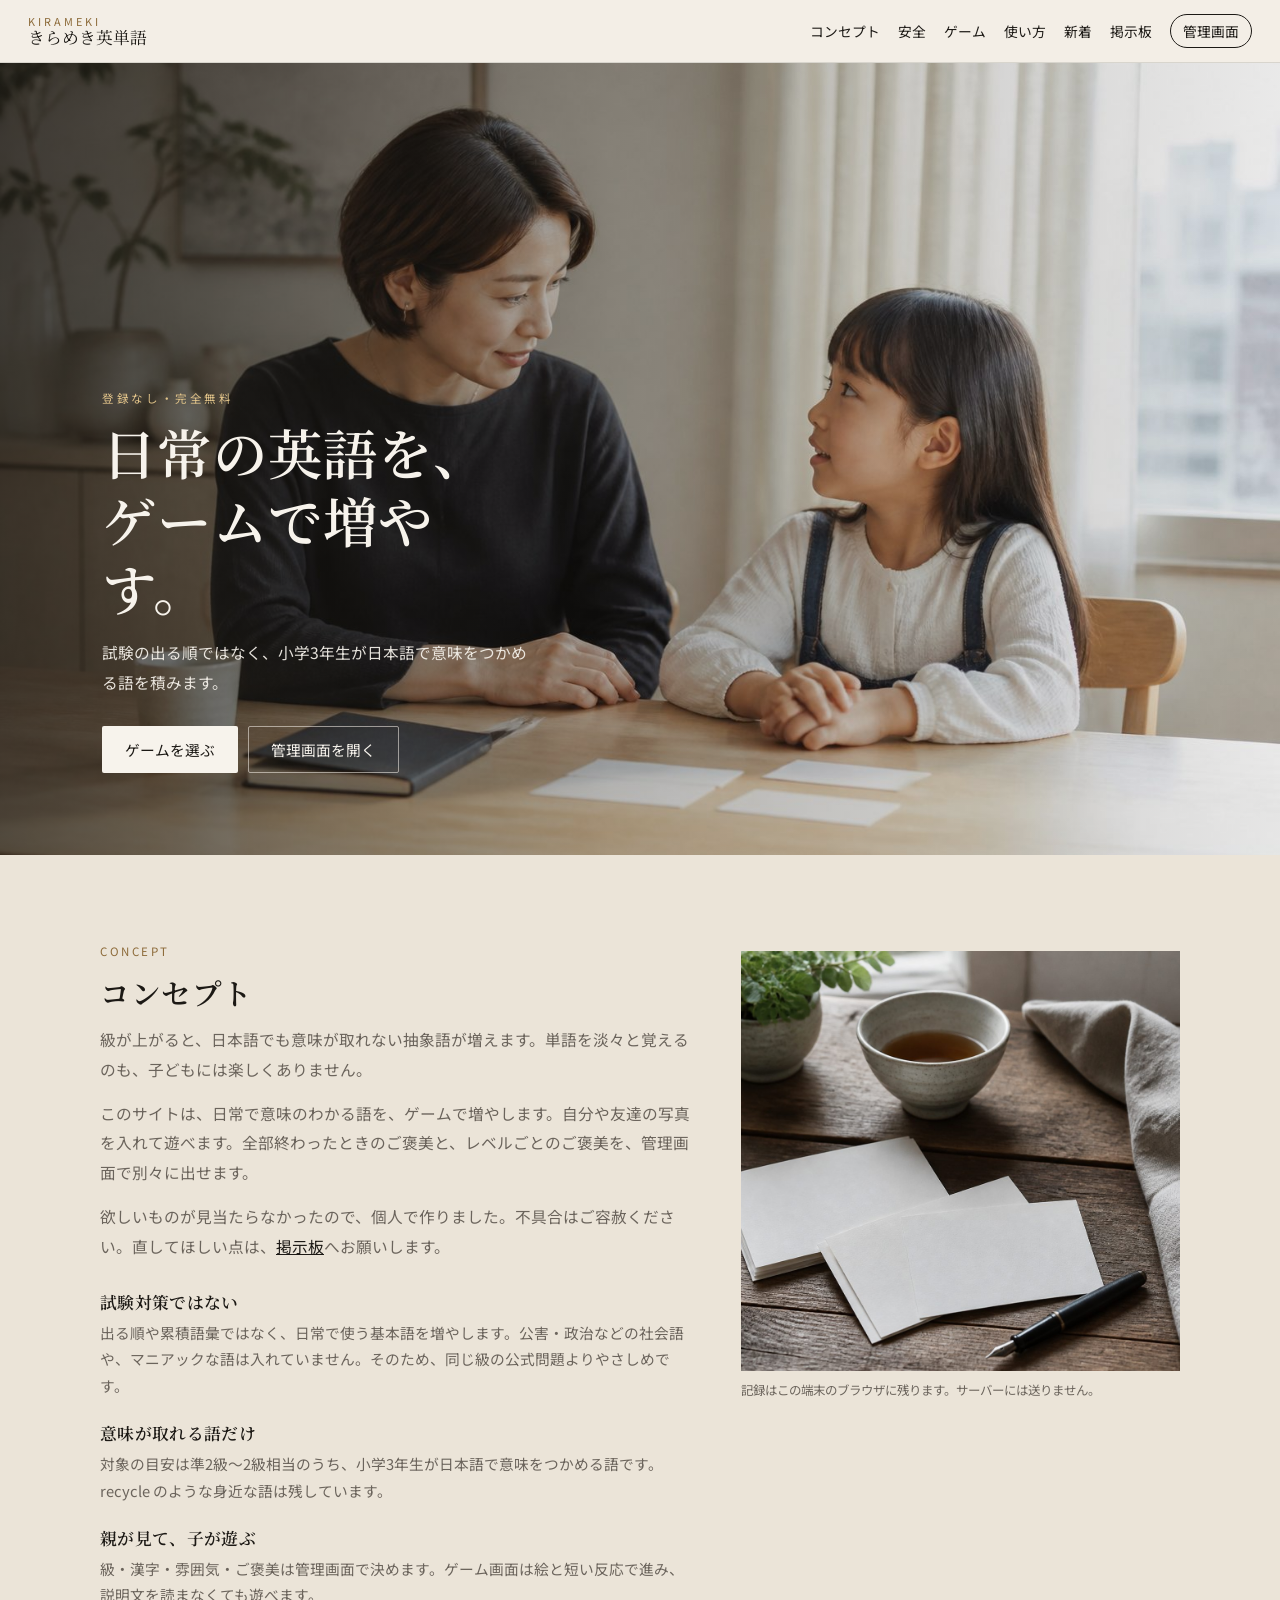
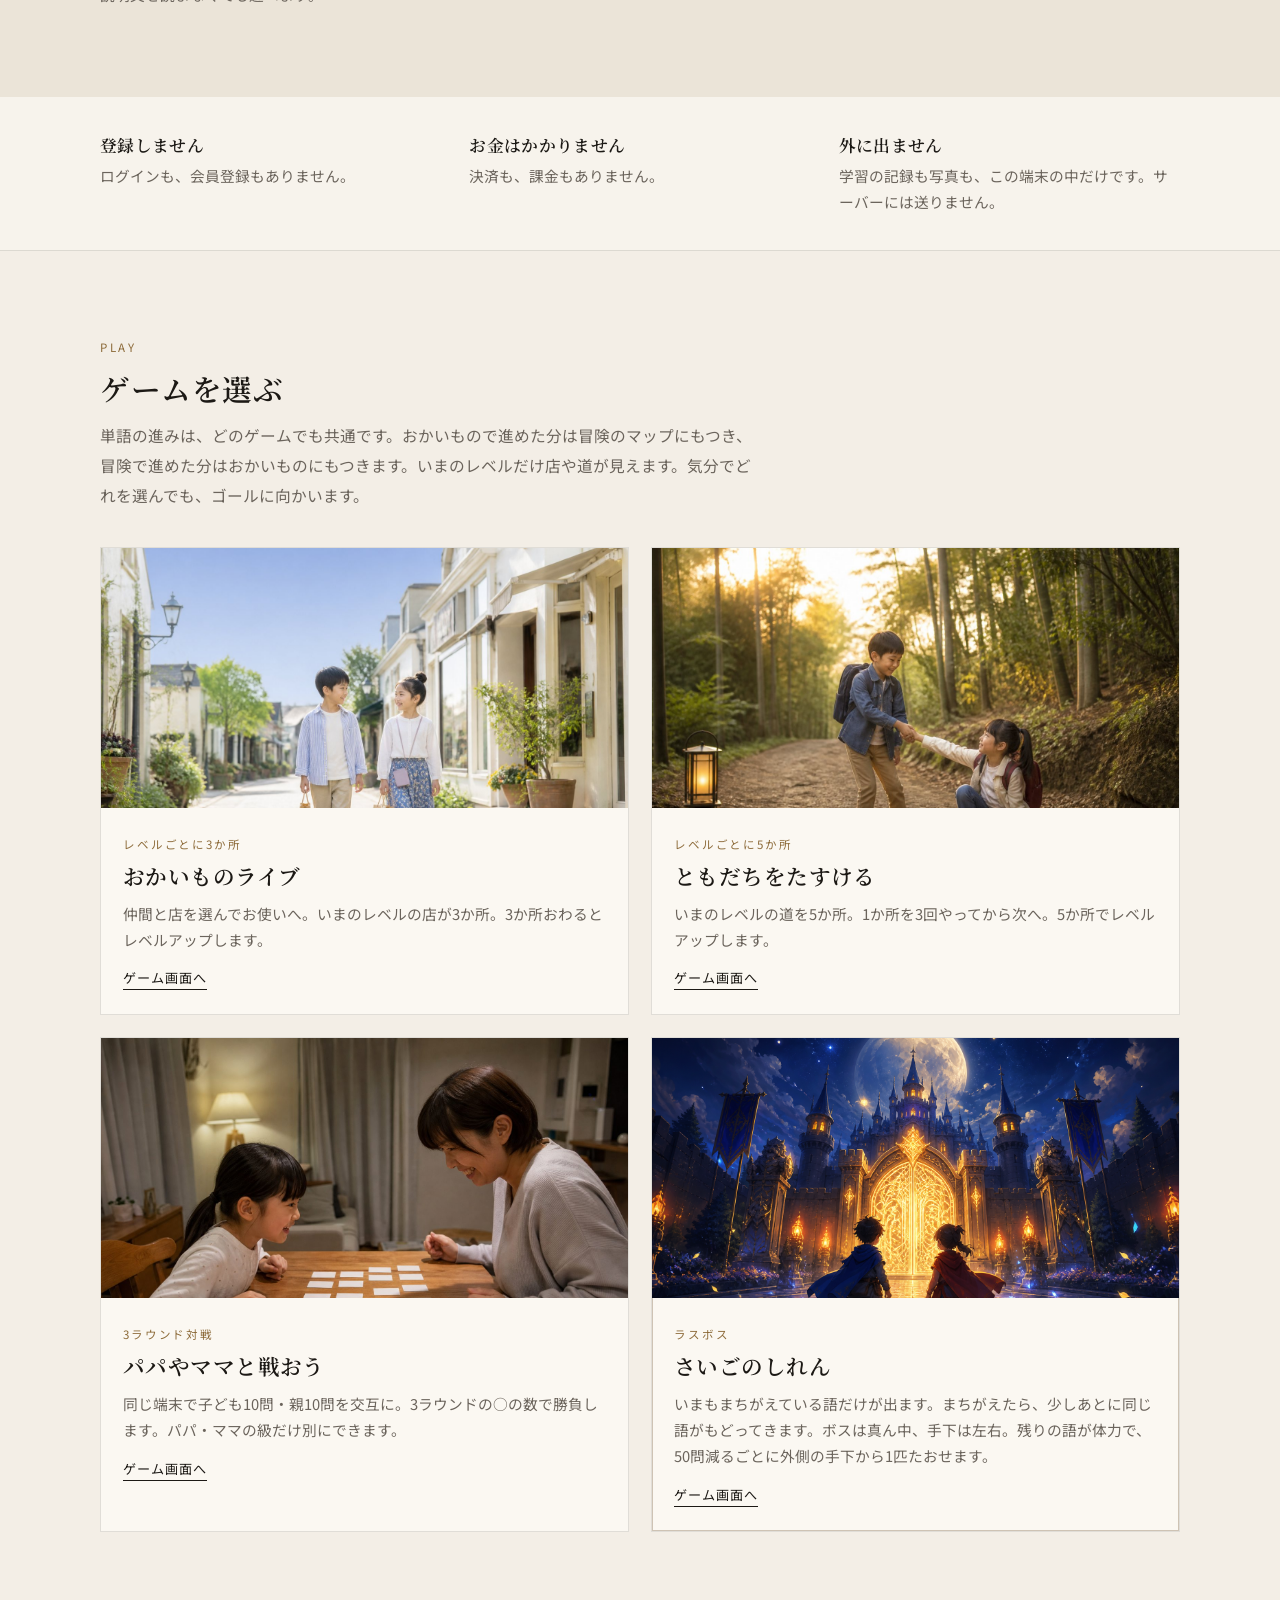
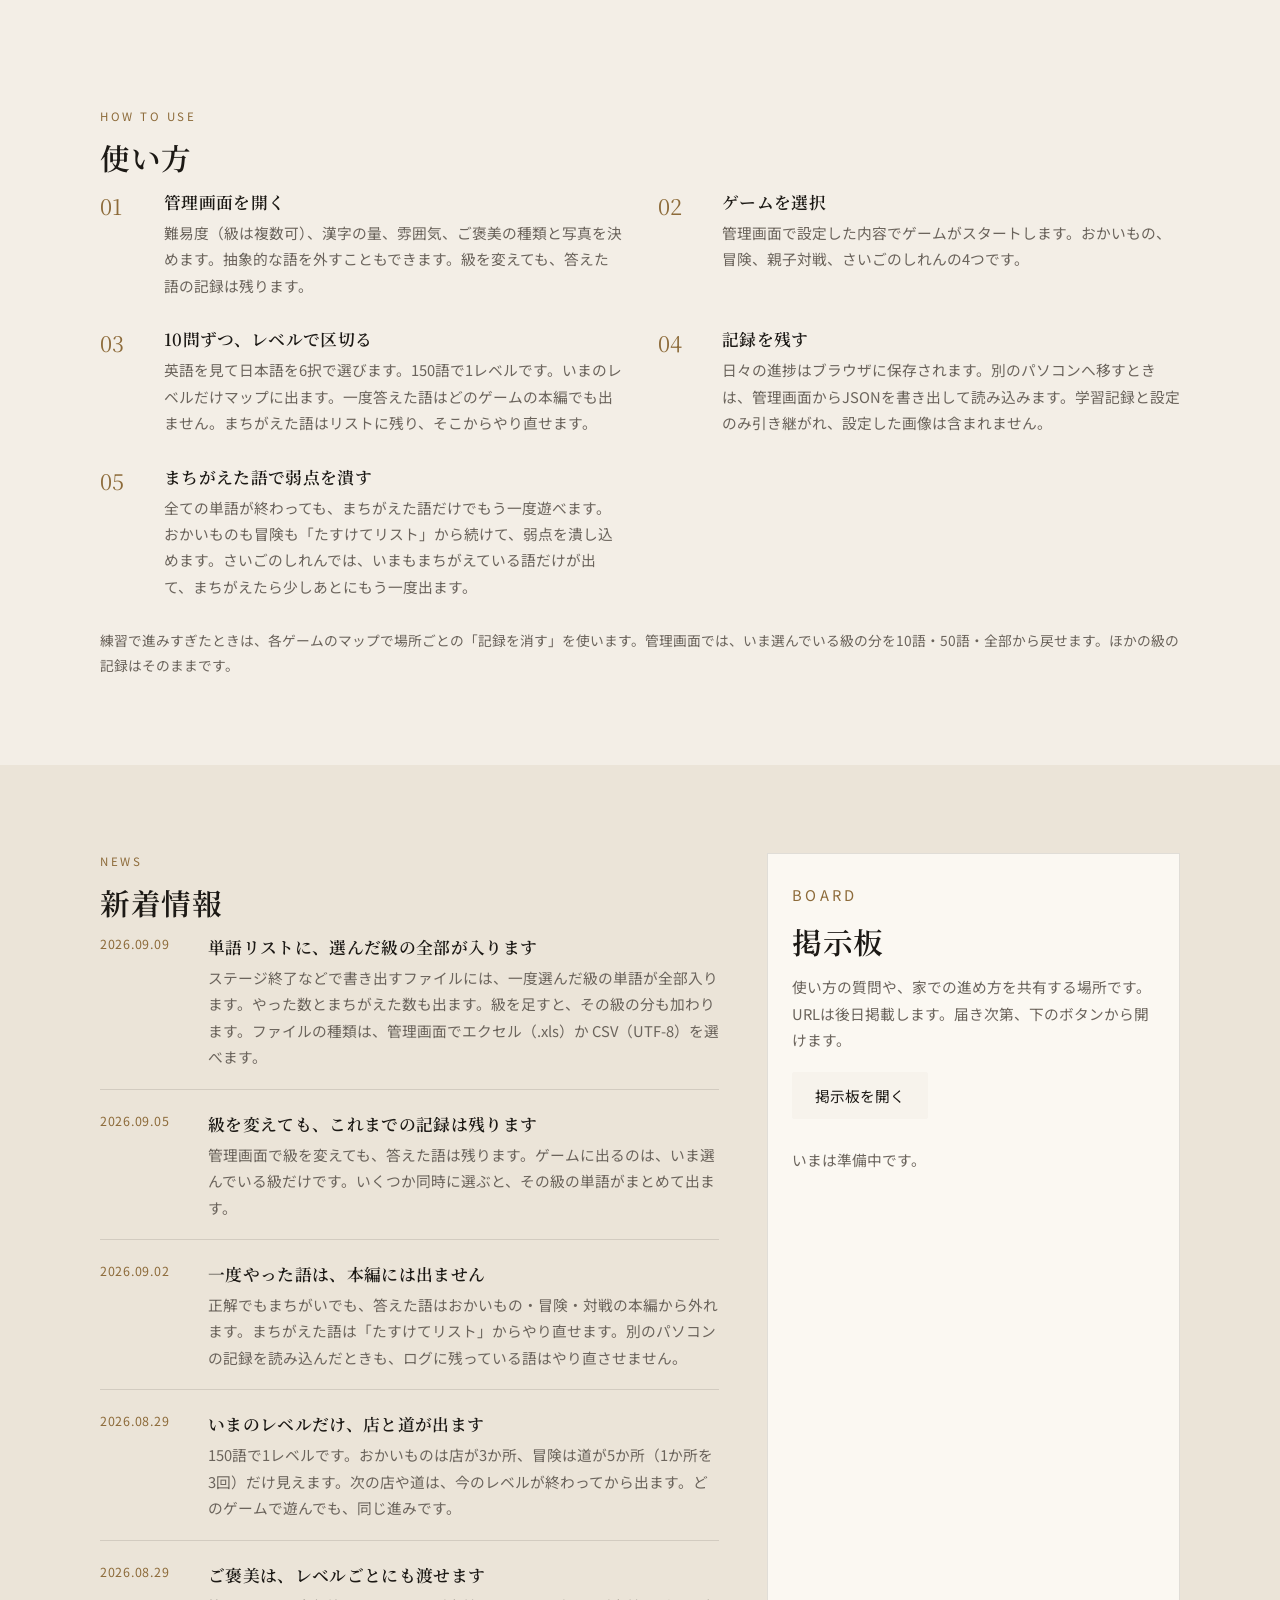
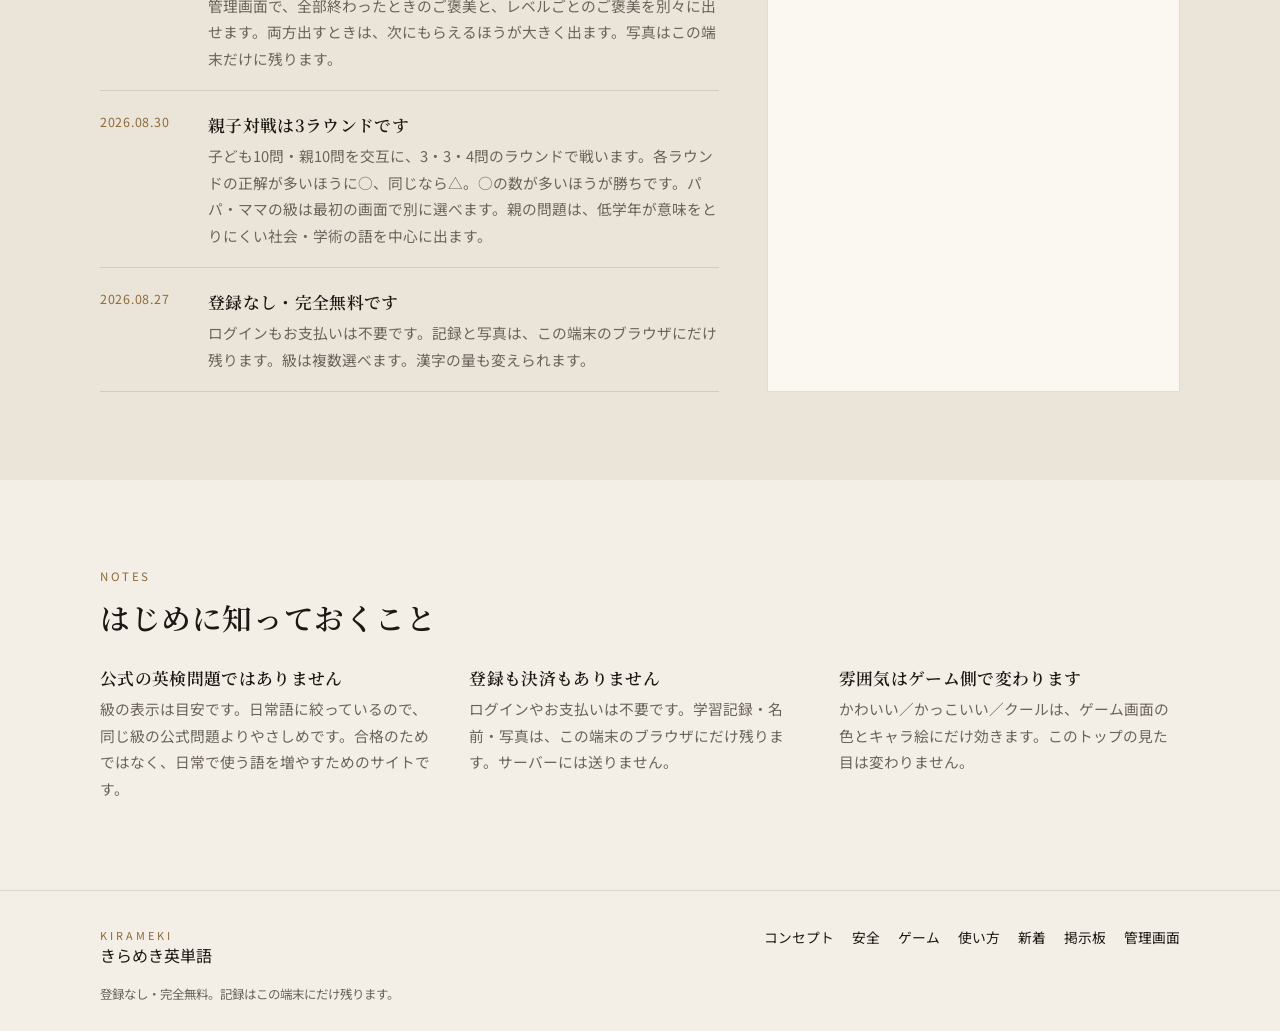
==== commit b3c93b0c: "さいごのしれんのボスを中央に置き、手下は左右の外側から倒す Co-authored-by: Cursor <cursoragent@cursor.com>" ====
--- a/index.html
+++ b/index.html
@@ -130,7 +130,7 @@
             <div class="lp-game-body">
               <span class="lp-game-tag">ラスボス</span>
               <h3>さいごのしれん</h3>
-              <p>いまもまちがえている語だけが出ます。まちがえたら、少しあとに同じ語がもどってきます。残りの語がボスの体力で、50問減るごとに手下を1匹たおせます。</p>
+              <p>いまもまちがえている語だけが出ます。まちがえたら、少しあとに同じ語がもどってきます。ボスは真ん中、手下は左右。残りの語が体力で、50問減るごとに外側の手下から1匹たおせます。</p>
               <span class="lp-game-go">ゲーム画面へ</span>
             </div>
           </a>
--- a/style.css
+++ b/style.css
@@ -886,12 +886,14 @@
 .boss-hp { margin: 4px 8px 14px; }
 .boss-roster {
   display: flex;
-  flex-direction: column;
-  align-items: center;
+  flex-direction: row;
+  align-items: flex-end;
+  justify-content: center;
   gap: 10px;
   margin: 0 0 10px;
-}
-.boss-king { text-align: center; width: 96px; }
+  width: 100%;
+}
+.boss-king { text-align: center; width: 96px; flex: 0 0 auto; }
 .boss-king img {
   width: 88px; height: 88px; object-fit: cover; object-position: center 20%;
   border-radius: 50%; border: 4px solid rgba(255,255,255,.75); background: #fff;
@@ -904,11 +906,13 @@
   filter: none;
 }
 .boss-minions {
-  display: flex; flex-wrap: wrap; justify-content: center; gap: 8px;
-  min-height: 0; width: 100%;
-}
+  display: flex; flex-wrap: nowrap; align-items: flex-end; gap: 8px;
+  flex: 1 1 0; min-width: 0; min-height: 0;
+}
+.boss-minions-l { justify-content: flex-end; }
+.boss-minions-r { justify-content: flex-start; }
 .boss-minion {
-  width: 72px; text-align: center;
+  width: 72px; text-align: center; flex: 0 0 auto;
   transition: opacity 0.85s ease, transform 0.85s ease, filter 0.85s ease;
 }
 .boss-minion img {
@@ -955,7 +959,6 @@
   font-weight: 800; text-align: center; margin-bottom: 8px; font-size: 1.02rem;
   color: #fff; text-shadow: 0 2px 0 rgba(0,0,0,.35);
 }
-.boss-later-row { margin: 10px 0 0; justify-content: center; }
 .boss-hp-bar {
   height: 22px; border-radius: 999px; overflow: hidden;
   background: rgba(20, 10, 24, 0.45); border: 3px solid #fff;
@@ -1099,6 +1102,296 @@
   .mode-grid { grid-template-columns: 1fr; }
 }
 .inventory { justify-content: center; margin-top: 12px; }
+.choice:active:not([disabled]):not(.ok):not(.ng) {
+  transform: translateY(2px) scale(0.98);
+  box-shadow: 0 2px 0 var(--shadow);
+}
+.gdot.wait { opacity: 0.32; }
+.gdot.pop { animation: pop 0.35s ease; }
+.map-grid { padding: 10px 4px 18px; align-items: start; }
+.place.now {
+  transform: scale(1.06);
+  z-index: 2;
+}
+.place.place-pop { animation: placePop 0.45s ease; }
+@keyframes placePop {
+  from { transform: scale(0.88); }
+  55% { transform: scale(1.1); }
+  to { transform: scale(1.06); }
+}
+.place-bag {
+  position: absolute; top: 8px; right: 8px; z-index: 1;
+  width: 32px; height: 32px; border-radius: 50%;
+  background: #fff; border: 3px solid var(--gold);
+  display: flex; align-items: center; justify-content: center;
+  font-size: 1.05rem; box-shadow: 0 2px 0 var(--shadow);
+}
+.quiz-collect {
+  display: flex;
+  align-items: center;
+  justify-content: center;
+  gap: 8px;
+  margin: 0 0 8px;
+}
+.quiz-collect-lab { font-size: 1.4rem; line-height: 1; }
+.fold-quiz { padding: 10px 14px 12px; }
+.fold-quiz .game-bar { margin-bottom: 6px; }
+.fold-quiz .gauge { margin: 0; flex-wrap: nowrap; }
+.fold-quiz .stage-card { padding: 10px 14px 8px; }
+.fold-quiz .english { font-size: 1.9rem; margin: 2px 0 6px; }
+.fold-quiz .choices { gap: 8px; }
+.fold-quiz .choice { min-height: 68px; padding: 6px 6px; }
+.fold-quiz .example-row { margin-top: 6px; }
+.fold-quiz .boss-hp { margin: 0 0 8px; }
+.fold-quiz .boss-roster {
+  gap: 8px;
+  margin: 0 0 6px;
+}
+.fold-quiz .boss-king { width: 58px; }
+.fold-quiz .boss-king img { width: 52px; height: 52px; border-width: 3px; }
+.fold-quiz .boss-minion { width: 48px; }
+.fold-quiz .boss-minion img { width: 38px; height: 38px; }
+.fold-quiz .boss-tag { font-size: 0.68rem; margin-top: 2px; }
+.fold-quiz .boss-hp-lab { font-size: 0.88rem; margin-bottom: 4px; }
+.fold-quiz .boss-hp-bar { height: 16px; }
+.fold-quiz .turn-banner { margin: 0 auto 6px; padding: 4px 12px; font-size: 1rem; }
+.fold-quiz .round-progress { font-size: 1.2rem; margin: 0 auto 6px; }
+.fold-quiz .vs-board { margin: 0 auto 8px; }
+.fold-quiz .vs-board th, .fold-quiz .vs-board td { padding: 4px 4px; font-size: 1.1rem; min-width: 2.6em; }
+.fold-quiz .vs-board thead th { font-size: 0.7rem; }
+.fold-quiz .vs-board [data-vs-kid] img.face,
+.fold-quiz .vs-board [data-vs-par] img.face { width: 32px; height: 32px; }
+html.boss-game .fold-quiz .mini-stage { height: 120px; }
+.fold-quiz:has(.vs-board) .mini-stage { height: 112px; }
+.mini-stage {
+  position: relative;
+  height: 148px;
+  margin: 0 0 8px;
+  border-radius: 16px;
+  overflow: hidden;
+  box-shadow: 0 6px 0 var(--shadow);
+}
+.mini-stage-bg {
+  position: absolute; inset: 0;
+  width: 100%; height: 100%;
+  object-fit: cover; object-position: center 42%;
+  display: block;
+}
+.mini-burst {
+  position: absolute; left: 50%; top: 40%;
+  width: 150px; height: 150px;
+  margin: -75px 0 0 -75px;
+  opacity: 0; z-index: 1; pointer-events: none;
+}
+.mini-stage-shine {
+  position: absolute; inset: 0; pointer-events: none; z-index: 1;
+  background: radial-gradient(ellipse at 50% 80%, rgba(255,255,220,0.55), transparent 62%);
+  opacity: 0; transition: opacity 0.25s ease;
+}
+.mini-cheer {
+  position: absolute; bottom: 22px; height: 96px; width: auto;
+  max-width: 42%;
+  object-fit: contain; object-position: bottom;
+  z-index: 4; opacity: 0; pointer-events: none;
+  filter: drop-shadow(0 3px 0 rgba(0,0,0,0.18));
+}
+.mini-cheer-l { left: 4px; }
+.mini-cheer-r { right: 4px; }
+.mini-stage-fx {
+  position: absolute; inset: 0; pointer-events: none; z-index: 5; overflow: hidden;
+}
+.mini-yell {
+  position: absolute; top: 6px; left: 50%;
+  transform: translateX(-50%) scale(0.7);
+  z-index: 6; opacity: 0; pointer-events: none;
+  font-weight: 800; font-size: 1.35rem; color: #6a3b12;
+  background: #fff8e8; border: 3px solid #ffe27a; border-radius: 999px;
+  padding: 3px 16px; box-shadow: 0 3px 0 rgba(0,0,0,0.12);
+  white-space: nowrap;
+}
+.mini-stage-cast {
+  position: absolute; left: 0; right: 0; bottom: 28px;
+  display: flex; align-items: flex-end; justify-content: center;
+  gap: 8px; z-index: 3;
+}
+.mini-stage-buddy img.face, .mini-stage-buddy span.face {
+  width: 84px; height: 84px; object-fit: cover; border-radius: 50%;
+  border: 3px solid #fff; box-shadow: 0 3px 0 rgba(0,0,0,0.16);
+  background: #fff8f0; display: block;
+}
+.mini-stage-hold {
+  min-width: 36px; min-height: 36px;
+  display: flex; flex-wrap: wrap; align-items: flex-end;
+  justify-content: center; gap: 1px;
+  max-width: 88px; padding-bottom: 4px;
+}
+.mini-stage-hold .basket-bit { font-size: 1.05rem; filter: drop-shadow(0 1px 0 rgba(0,0,0,0.2)); }
+.mini-stage-dots {
+  position: absolute; left: 0; right: 0; bottom: 4px; z-index: 2;
+  margin: 0; gap: 6px;
+}
+.mini-stage-dots .gdot {
+  width: 22px; height: 22px; font-size: 0.85rem;
+  background: rgba(255,255,255,0.88);
+}
+.spark-img {
+  position: absolute; left: 50%; top: 46%;
+  width: 30px; height: 30px;
+  margin: -15px 0 0 -15px;
+  animation: sparkFly 0.8s ease-out forwards;
+  pointer-events: none;
+  filter: drop-shadow(0 2px 0 rgba(0,0,0,0.16));
+}
+.spark-img.big { width: 44px; height: 44px; margin: -22px 0 0 -22px; }
+.mini-stage.combo-hit .mini-stage-buddy img,
+.mini-stage.combo-hit .mini-stage-buddy span { animation: bounce 0.4s ease; }
+.mini-stage.combo-hit .mini-yell,
+.mini-stage.combo-1 .mini-yell,
+.mini-stage.combo-2 .mini-yell,
+.mini-stage.combo-3 .mini-yell,
+.mini-stage.combo-break .mini-yell {
+  opacity: 1; animation: yellPop 0.35s ease forwards;
+}
+.mini-stage.combo-hit .mini-stage-shine { opacity: 0.4; }
+.mini-stage.combo-hit .mini-burst { opacity: 0.35; animation: burstPop 0.5s ease; }
+.mini-stage.combo-1 .mini-cheer {
+  opacity: 1; animation: cheerIn 0.45s ease forwards;
+}
+.mini-stage.combo-1 .mini-stage-shine { opacity: 0.6; }
+.mini-stage.combo-1 .mini-stage-buddy img,
+.mini-stage.combo-1 .mini-stage-buddy span { animation: bounceBig 0.5s ease; }
+.mini-stage.combo-1 .mini-burst { opacity: 0.55; animation: burstPop 0.55s ease; }
+.mini-stage.combo-2 .mini-cheer {
+  opacity: 1; animation: cheerBounce 0.55s ease;
+}
+.mini-stage.combo-2 .mini-stage-shine { opacity: 0.82; animation: shinePulse 0.45s ease; }
+.mini-stage.combo-2 .mini-stage-buddy img,
+.mini-stage.combo-2 .mini-stage-buddy span { animation: bounceBig 0.55s ease; }
+.mini-stage.combo-2 .mini-burst { opacity: 0.9; animation: burstSpin 0.7s ease; }
+.mini-stage.combo-2 .mini-yell { font-size: 1.55rem; }
+.mini-stage.combo-3 {
+  box-shadow: 0 0 0 4px #ffe27a, 0 8px 0 var(--shadow);
+}
+.mini-stage.combo-3 .mini-cheer {
+  opacity: 1; animation: cheerJump 0.65s ease;
+}
+.mini-stage.combo-3 .mini-stage-shine {
+  opacity: 1;
+  background: radial-gradient(ellipse at 50% 70%, rgba(255,250,180,0.9), rgba(255,160,200,0.28) 48%, transparent 70%);
+  animation: shinePulse 0.35s ease infinite;
+}
+.mini-stage.combo-3 .mini-stage-buddy img,
+.mini-stage.combo-3 .mini-stage-buddy span { animation: bounceHuge 0.65s ease; }
+.mini-stage.combo-3 .mini-burst {
+  opacity: 1; width: 210px; height: 210px; margin: -105px 0 0 -105px;
+  animation: burstSpin 0.45s linear infinite;
+}
+.mini-stage.combo-3 .mini-yell {
+  font-size: 1.7rem; background: #ffe27a;
+}
+.mini-yell .combo-n {
+  display: inline-block;
+  font-size: 1.35em;
+  line-height: 1;
+  margin-right: 1px;
+  animation: comboNumPunch 0.42s cubic-bezier(0.2, 1.4, 0.4, 1);
+}
+@keyframes comboNumPunch {
+  0% { transform: scale(0.2) rotate(-12deg); }
+  55% { transform: scale(1.4) rotate(6deg); }
+  100% { transform: scale(1) rotate(0); }
+}
+.mini-stage.combo-break .mini-stage-buddy img,
+.mini-stage.combo-break .mini-stage-buddy span { animation: shake 0.4s ease; }
+.mini-stage.combo-break { filter: saturate(0.75); }
+.mini-stage.combo-break .mini-yell {
+  background: #fff0f0; border-color: #ffc9c9; color: #8a4040;
+}
+@keyframes shinePulse {
+  0%, 100% { opacity: 0.55; }
+  50% { opacity: 1; }
+}
+@keyframes bounceHuge {
+  0%, 100% { transform: translateY(0) scale(1) rotate(0); }
+  30% { transform: translateY(-22px) scale(1.22) rotate(-6deg); }
+  55% { transform: translateY(-8px) scale(1.12) rotate(5deg); }
+}
+@keyframes sparkFly {
+  0% { transform: translate(0, 0) scale(0.25) rotate(-20deg); opacity: 1; }
+  100% { transform: translate(var(--sx), var(--sy)) scale(1.2) rotate(25deg); opacity: 0; }
+}
+@keyframes yellPop {
+  0% { transform: translateX(-50%) scale(0.4); opacity: 0; }
+  70% { transform: translateX(-50%) scale(1.12); opacity: 1; }
+  100% { transform: translateX(-50%) scale(1); opacity: 1; }
+}
+@keyframes cheerIn {
+  0% { opacity: 0; transform: translateY(16px) scale(0.8); }
+  100% { opacity: 1; transform: translateY(0) scale(1); }
+}
+@keyframes cheerBounce {
+  0%, 100% { transform: translateY(0) scale(1); opacity: 1; }
+  35% { transform: translateY(-14px) scale(1.08); opacity: 1; }
+}
+@keyframes cheerJump {
+  0%, 100% { transform: translateY(0) rotate(0) scale(1); opacity: 1; }
+  25% { transform: translateY(-18px) rotate(-8deg) scale(1.1); opacity: 1; }
+  55% { transform: translateY(-6px) rotate(7deg) scale(1.06); opacity: 1; }
+}
+@keyframes burstPop {
+  0% { transform: scale(0.3) rotate(-20deg); opacity: 0; }
+  100% { transform: scale(1) rotate(0); opacity: 0.55; }
+}
+@keyframes burstSpin {
+  0% { transform: scale(0.5) rotate(0); opacity: 0.4; }
+  100% { transform: scale(1.15) rotate(80deg); opacity: 0.85; }
+}
+.result-basket {
+  position: relative;
+  max-width: 320px;
+  margin: 8px auto 4px;
+  min-height: 120px;
+  padding: 10px 12px 12px;
+  background: #fff;
+  border: 3px solid var(--choice-border);
+  border-radius: 18px;
+  box-shadow: 0 5px 0 var(--shadow);
+  text-align: center;
+}
+.basket-bowl { font-size: 2.4rem; line-height: 1; }
+.result-basket .basket-bowl { font-size: 3rem; }
+.basket-bowl.full { animation: bounce 0.45s ease; }
+.basket-items {
+  display: flex; flex-wrap: wrap; justify-content: center; gap: 2px;
+  min-height: 1.4em; margin-top: 4px;
+}
+.basket-bit { font-size: 1.25rem; line-height: 1.2; }
+.basket-bit.pop { animation: pop 0.35s ease; }
+.fly-item {
+  position: fixed; z-index: 50; pointer-events: none;
+  font-size: 2rem; line-height: 1;
+  margin-left: -0.5em; margin-top: -0.5em;
+  transition: transform 0.42s ease, opacity 0.42s ease;
+  filter: drop-shadow(0 3px 0 rgba(0,0,0,0.12));
+  will-change: transform, opacity;
+}
+.buddy-wrap.combo img, .buddy-wrap.combo.happy img {
+  animation: bounceBig 0.5s ease;
+}
+@keyframes bounceBig {
+  0%, 100% { transform: translateY(0) scale(1); }
+  35% { transform: translateY(-16px) scale(1.16); }
+}
+.level-up-line.fanfare {
+  display: inline-block;
+  background: #ffe27a;
+  border: 3px solid #fff;
+  border-radius: 999px;
+  padding: 8px 18px;
+  color: #3a1a10;
+  box-shadow: 0 4px 0 rgba(0,0,0,.16);
+  animation: bossFanfare 0.35s ease;
+}
 @media (max-width: 720px) {
   .kid-hero img { height: 280px; object-position: center 10%; }
   .quiz-banner img { height: 88px; }
@@ -1113,4 +1406,11 @@
   .boss-king img { width: 72px; height: 72px; }
   .boss-minion { width: 62px; }
   .boss-minion img { width: 44px; height: 44px; }
-}
+  .place.now { transform: scale(1.03); }
+  .fold-quiz .choice { min-height: 70px; }
+  .mini-stage { height: 128px; }
+  .mini-stage-buddy img.face, .mini-stage-buddy span.face { width: 70px; height: 70px; }
+  .mini-stage-cast { bottom: 24px; }
+  .mini-cheer { height: 78px; bottom: 18px; max-width: 40%; }
+  .mini-yell { font-size: 1.15rem; padding: 2px 12px; }
+}
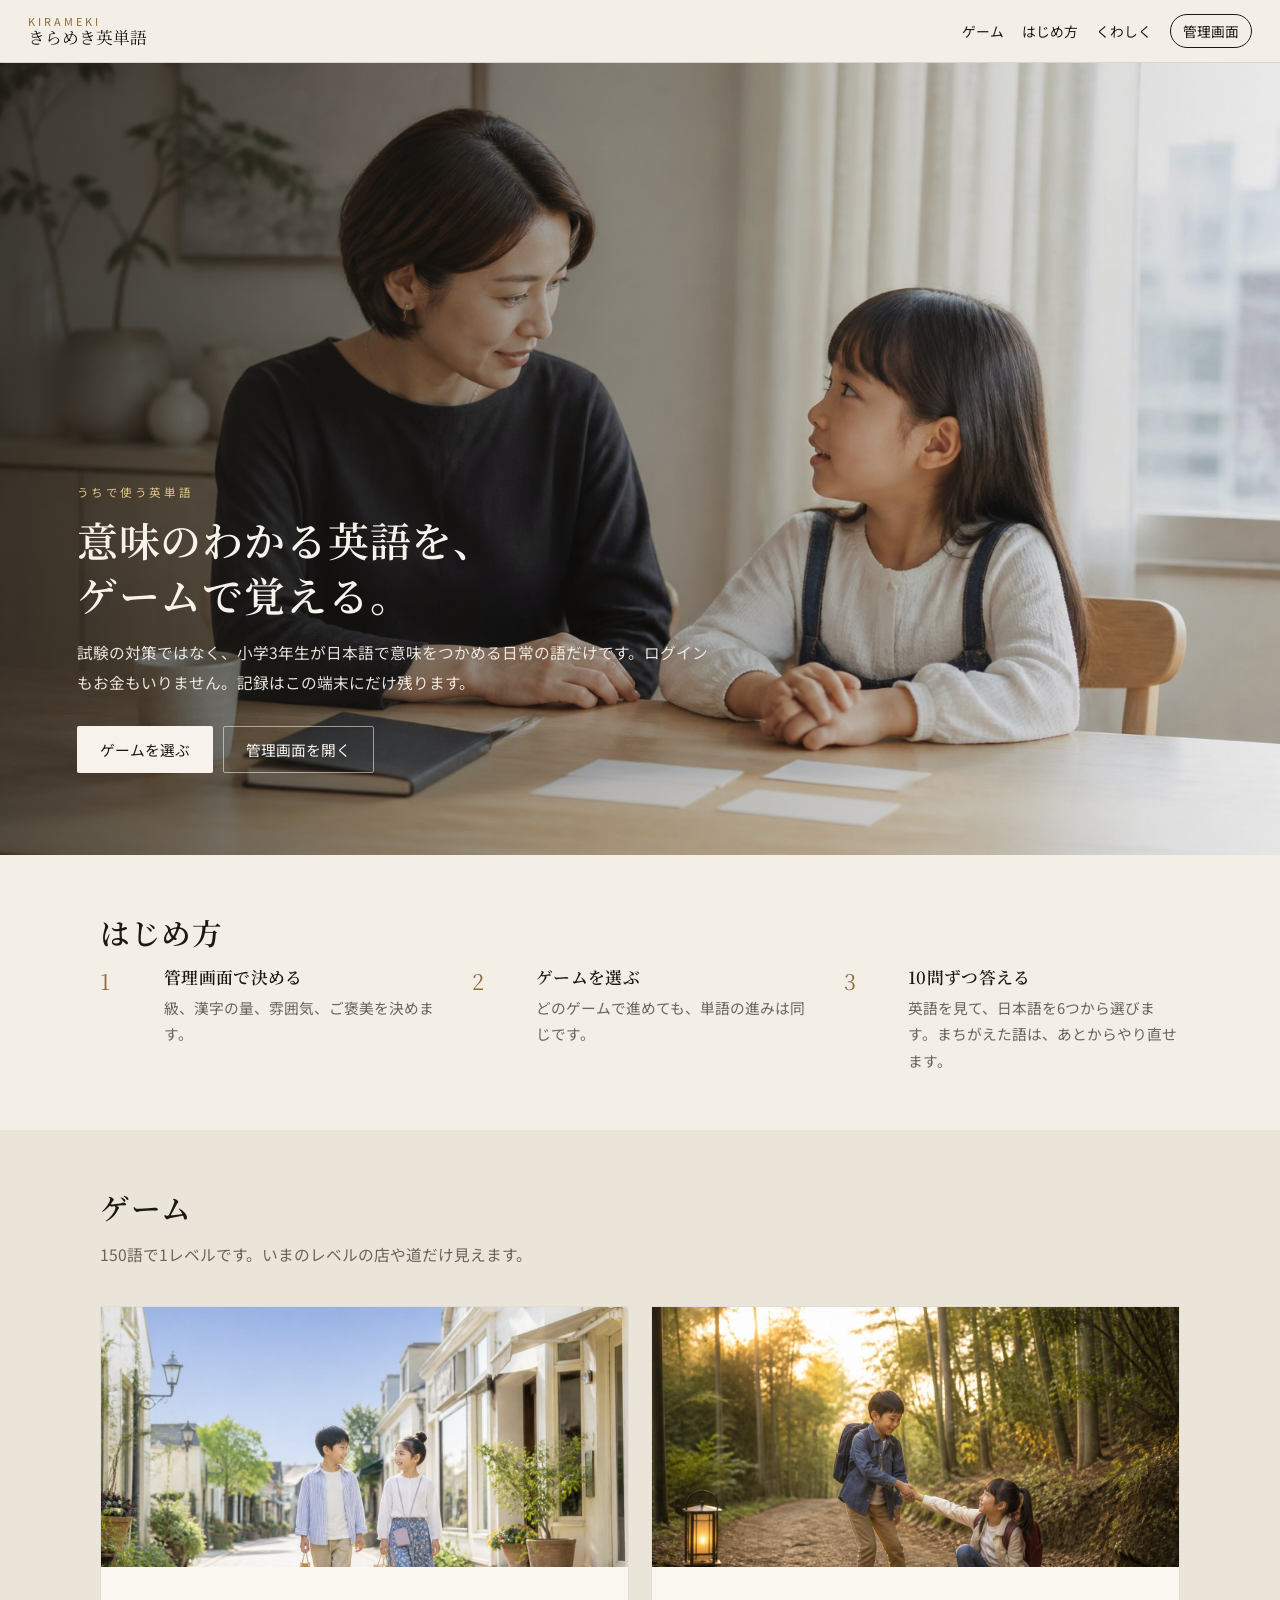
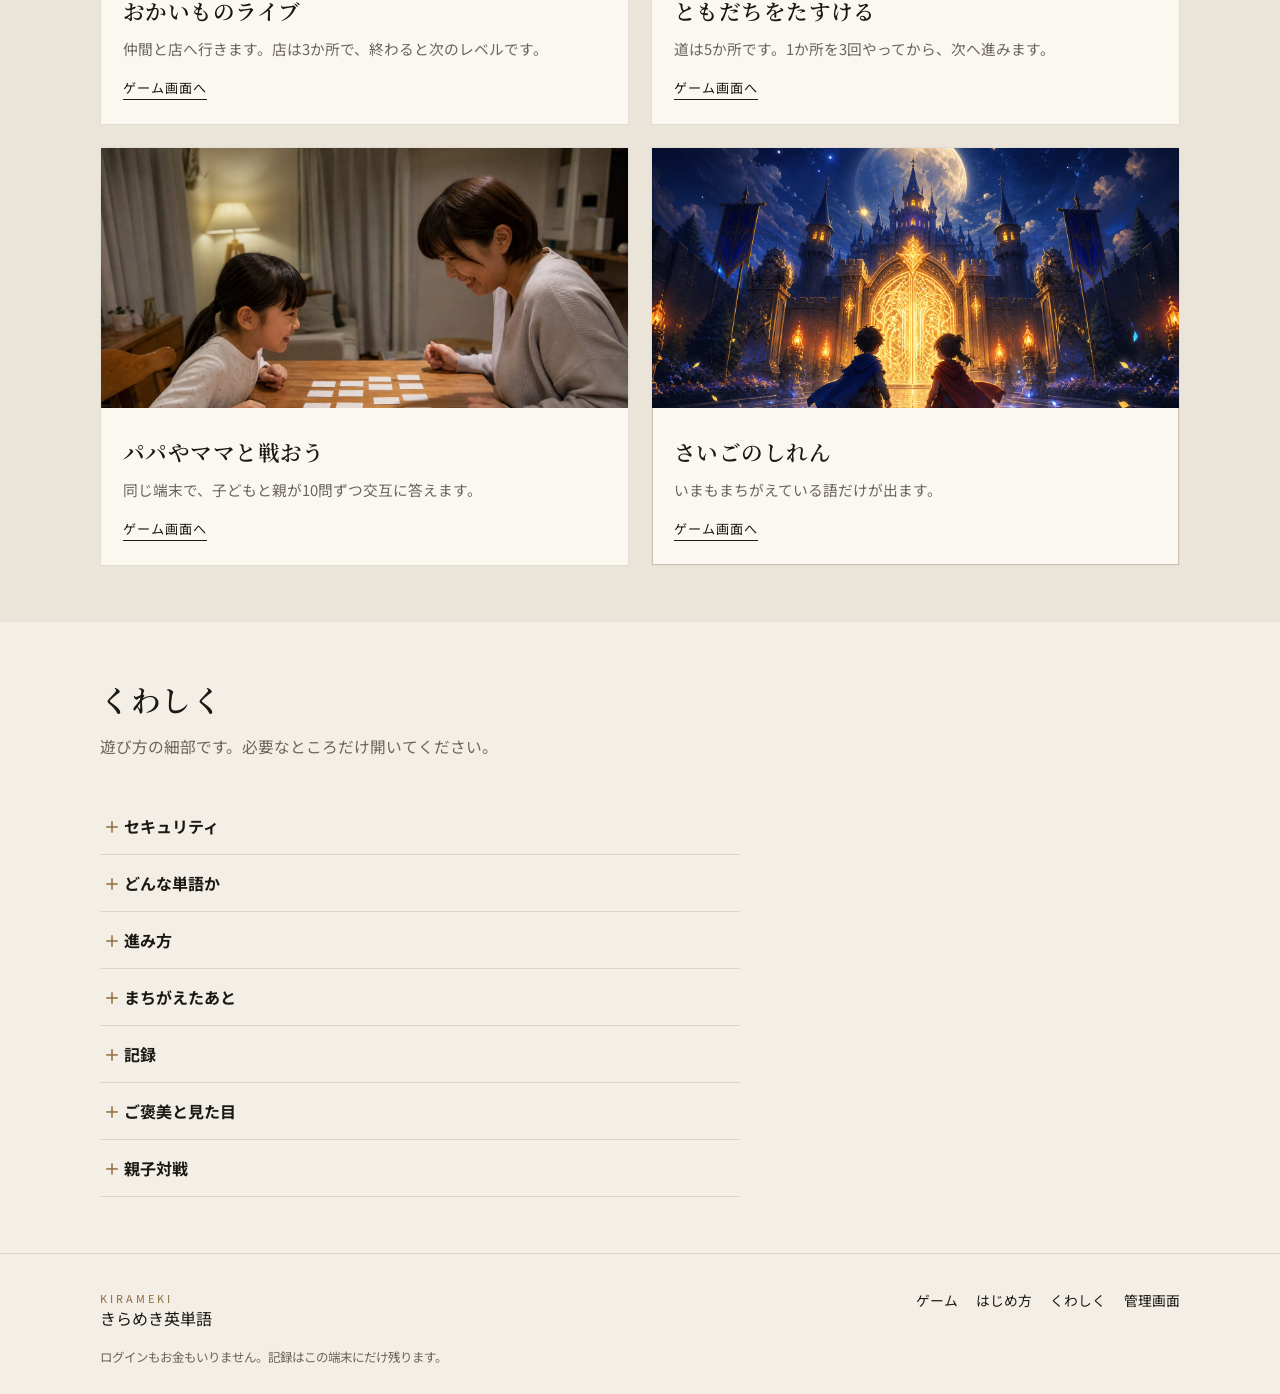
==== commit 6e805b67: "トップの説明を知人向けにし、セキュリティをくわしくに足す Co-authored-by: Cursor <cursoragent@cursor.com>" ====
--- a/index.html
+++ b/index.html
@@ -4,11 +4,11 @@
   <meta charset="UTF-8" />
   <meta name="viewport" content="width=device-width, initial-scale=1" />
   <title>きらめき英単語</title>
-  <meta name="description" content="小学生が日常で使う英語を、ゲームで増やす無料の学習サイト。ログイン不要。試験対策ではなく、意味のわかる基本語を積みます。" />
+  <meta name="description" content="うちで使う英単語ゲーム。意味のわかる日常の語を、ログインもお金もなく遊べます。記録はこの端末だけです。" />
   <link rel="preconnect" href="https://fonts.googleapis.com" />
   <link rel="preconnect" href="https://fonts.gstatic.com" crossorigin />
   <link href="https://fonts.googleapis.com/css2?family=M+PLUS+Rounded+1c:wght@400;500;700;800&family=Noto+Sans+JP:wght@400;500;600;700&family=Noto+Serif+JP:wght@400;600;700&display=swap" rel="stylesheet" />
-  <link rel="stylesheet" href="style.css" />
+  <link rel="stylesheet" href="style.css?v=20260923b" />
 </head>
 <body>
   <section id="hub" class="screen on">
@@ -19,12 +19,9 @@
       </a>
       <button class="lp-menu" type="button" id="lp-menu" aria-label="メニューを開く" aria-expanded="false">メニュー</button>
       <nav class="lp-nav" id="lp-nav">
-        <a href="#concept">コンセプト</a>
-        <a href="#safety">安全</a>
         <a href="#games">ゲーム</a>
-        <a href="#howto">使い方</a>
-        <a href="#news">新着</a>
-        <a href="#board">掲示板</a>
+        <a href="#howto">はじめ方</a>
+        <a href="#more">くわしく</a>
         <button type="button" class="lp-nav-btn js-open-adult">管理画面</button>
       </nav>
     </header>
@@ -33,9 +30,9 @@
       <img class="lp-hero-img" src="img/hero.jpg" alt="親子が静かな食卓で学習している様子" />
       <div class="lp-hero-shade"></div>
       <div class="lp-hero-copy">
-        <p class="lp-kicker">登録なし・完全無料</p>
-        <h1>日常の英語を、<br />ゲームで増やす。</h1>
-        <p class="lp-lead">試験の出る順ではなく、小学3年生が日本語で意味をつかめる語を積みます。</p>
+        <p class="lp-kicker">うちで使う英単語</p>
+        <h1>意味のわかる英語を、<br />ゲームで覚える。</h1>
+        <p class="lp-lead">試験の対策ではなく、小学3年生が日本語で意味をつかめる日常の語だけです。ログインもお金もいりません。記録はこの端末にだけ残ります。</p>
         <div class="lp-hero-actions">
           <a class="lp-btn lp-btn-solid" href="#games">ゲームを選ぶ</a>
           <button class="lp-btn lp-btn-ghost js-open-adult" type="button">管理画面を開く</button>
@@ -43,94 +40,69 @@
       </div>
     </section>
 
-    <section class="lp-section lp-section-alt" id="concept">
-      <div class="lp-wrap lp-split">
-        <div>
-          <p class="lp-kicker dark">Concept</p>
-          <h2>コンセプト</h2>
-          <div class="lp-story">
-            <p>級が上がると、日本語でも意味が取れない抽象語が増えます。単語を淡々と覚えるのも、子どもには楽しくありません。</p>
-            <p>このサイトは、日常で意味のわかる語を、ゲームで増やします。自分や友達の写真を入れて遊べます。全部終わったときのご褒美と、レベルごとのご褒美を、管理画面で別々に出せます。</p>
-            <p>欲しいものが見当たらなかったので、個人で作りました。不具合はご容赦ください。直してほしい点は、<a href="#board">掲示板</a>へお願いします。</p>
-          </div>
-          <div class="lp-points">
-            <article>
-              <h3>試験対策ではない</h3>
-              <p>出る順や累積語彙ではなく、日常で使う基本語を増やします。公害・政治などの社会語や、マニアックな語は入れていません。そのため、同じ級の公式問題よりやさしめです。</p>
-            </article>
-            <article>
-              <h3>意味が取れる語だけ</h3>
-              <p>対象の目安は準2級〜2級相当のうち、小学3年生が日本語で意味をつかめる語です。recycle のような身近な語は残しています。</p>
-            </article>
-            <article>
-              <h3>親が見て、子が遊ぶ</h3>
-              <p>級・漢字・雰囲気・ご褒美は管理画面で決めます。ゲーム画面は絵と短い反応で進み、説明文を読まなくても遊べます。</p>
-            </article>
-          </div>
-        </div>
-        <figure class="lp-figure">
-          <img src="img/concept.jpg" alt="机の上の単語カードと文房具" />
-          <figcaption>記録はこの端末のブラウザに残ります。サーバーには送りません。</figcaption>
-        </figure>
+    <section class="lp-section" id="howto">
+      <div class="lp-wrap">
+        <h2>はじめ方</h2>
+        <ol class="lp-steps lp-steps-3">
+          <li>
+            <span class="lp-num">1</span>
+            <div>
+              <h3>管理画面で決める</h3>
+              <p>級、漢字の量、雰囲気、ご褒美を決めます。</p>
+            </div>
+          </li>
+          <li>
+            <span class="lp-num">2</span>
+            <div>
+              <h3>ゲームを選ぶ</h3>
+              <p>どのゲームで進めても、単語の進みは同じです。</p>
+            </div>
+          </li>
+          <li>
+            <span class="lp-num">3</span>
+            <div>
+              <h3>10問ずつ答える</h3>
+              <p>英語を見て、日本語を6つから選びます。まちがえた語は、あとからやり直せます。</p>
+            </div>
+          </li>
+        </ol>
       </div>
     </section>
 
-    <section class="lp-safety" id="safety">
-      <div class="lp-wrap lp-safety-row">
-        <article>
-          <h3>登録しません</h3>
-          <p>ログインも、会員登録もありません。</p>
-        </article>
-        <article>
-          <h3>お金はかかりません</h3>
-          <p>決済も、課金もありません。</p>
-        </article>
-        <article>
-          <h3>外に出ません</h3>
-          <p>学習の記録も写真も、この端末の中だけです。サーバーには送りません。</p>
-        </article>
-      </div>
-    </section>
-
-    <section class="lp-section" id="games">
+    <section class="lp-section lp-section-alt" id="games">
       <div class="lp-wrap">
-        <p class="lp-kicker dark">Play</p>
-        <h2>ゲームを選ぶ</h2>
-        <p class="lp-intro">単語の進みは、どのゲームでも共通です。おかいもので進めた分は冒険のマップにもつき、冒険で進めた分はおかいものにもつきます。いまのレベルだけ店や道が見えます。気分でどれを選んでも、ゴールに向かいます。</p>
+        <h2>ゲーム</h2>
+        <p class="lp-intro">150語で1レベルです。いまのレベルの店や道だけ見えます。</p>
         <div class="lp-games">
           <a class="lp-game" href="shop.html">
-            <img src="img/game-shop.jpg" alt="おかいものライブのイメージ" />
+            <img src="img/game-shop.jpg" alt="おかいものライブ" />
             <div class="lp-game-body">
-              <span class="lp-game-tag">レベルごとに3か所</span>
               <h3>おかいものライブ</h3>
-              <p>仲間と店を選んでお使いへ。いまのレベルの店が3か所。3か所おわるとレベルアップします。</p>
+              <p>仲間と店へ行きます。店は3か所で、終わると次のレベルです。</p>
               <span class="lp-game-go">ゲーム画面へ</span>
             </div>
           </a>
           <a class="lp-game" href="rescue.html">
-            <img src="img/game-rescue.jpg" alt="ともだちをたすけるのイメージ" />
+            <img src="img/game-rescue.jpg" alt="ともだちをたすける" />
             <div class="lp-game-body">
-              <span class="lp-game-tag">レベルごとに5か所</span>
               <h3>ともだちをたすける</h3>
-              <p>いまのレベルの道を5か所。1か所を3回やってから次へ。5か所でレベルアップします。</p>
+              <p>道は5か所です。1か所を3回やってから、次へ進みます。</p>
               <span class="lp-game-go">ゲーム画面へ</span>
             </div>
           </a>
           <a class="lp-game" href="battle.html">
-            <img src="img/game-battle.jpg" alt="パパやママと戦おうのイメージ" />
+            <img src="img/game-battle.jpg" alt="パパやママと戦おう" />
             <div class="lp-game-body">
-              <span class="lp-game-tag">3ラウンド対戦</span>
               <h3>パパやママと戦おう</h3>
-              <p>同じ端末で子ども10問・親10問を交互に。3ラウンドの○の数で勝負します。パパ・ママの級だけ別にできます。</p>
+              <p>同じ端末で、子どもと親が10問ずつ交互に答えます。</p>
               <span class="lp-game-go">ゲーム画面へ</span>
             </div>
           </a>
           <a class="lp-game lp-game-boss" href="boss.html">
-            <img src="img/game-boss.jpg" alt="さいごのしれんのイメージ" />
+            <img src="img/game-boss.jpg" alt="さいごのしれん" />
             <div class="lp-game-body">
-              <span class="lp-game-tag">ラスボス</span>
               <h3>さいごのしれん</h3>
-              <p>いまもまちがえている語だけが出ます。まちがえたら、少しあとに同じ語がもどってきます。ボスは真ん中、手下は左右。残りの語が体力で、50問減るごとに外側の手下から1匹たおせます。</p>
+              <p>いまもまちがえている語だけが出ます。</p>
               <span class="lp-game-go">ゲーム画面へ</span>
             </div>
           </a>
@@ -138,135 +110,46 @@
       </div>
     </section>
 
-    <section class="lp-section" id="howto">
+    <section class="lp-section" id="more">
       <div class="lp-wrap">
-        <p class="lp-kicker dark">How to use</p>
-        <h2>使い方</h2>
-        <ol class="lp-steps">
-          <li>
-            <span class="lp-num">01</span>
-            <div>
-              <h3>管理画面を開く</h3>
-              <p>難易度（級は複数可）、漢字の量、雰囲気、ご褒美の種類と写真を決めます。抽象的な語を外すこともできます。級を変えても、答えた語の記録は残ります。</p>
-            </div>
-          </li>
-          <li>
-            <span class="lp-num">02</span>
-            <div>
-              <h3>ゲームを選択</h3>
-              <p>管理画面で設定した内容でゲームがスタートします。おかいもの、冒険、親子対戦、さいごのしれんの4つです。</p>
-            </div>
-          </li>
-          <li>
-            <span class="lp-num">03</span>
-            <div>
-              <h3>10問ずつ、レベルで区切る</h3>
-              <p>英語を見て日本語を6択で選びます。150語で1レベルです。いまのレベルだけマップに出ます。一度答えた語はどのゲームの本編でも出ません。まちがえた語はリストに残り、そこからやり直せます。</p>
-            </div>
-          </li>
-          <li>
-            <span class="lp-num">04</span>
-            <div>
-              <h3>記録を残す</h3>
-              <p>日々の進捗はブラウザに保存されます。別のパソコンへ移すときは、管理画面からJSONを書き出して読み込みます。学習記録と設定のみ引き継がれ、設定した画像は含まれません。</p>
-            </div>
-          </li>
-          <li>
-            <span class="lp-num">05</span>
-            <div>
-              <h3>まちがえた語で弱点を潰す</h3>
-              <p>全ての単語が終わっても、まちがえた語だけでもう一度遊べます。おかいものも冒険も「たすけてリスト」から続けて、弱点を潰し込めます。さいごのしれんでは、いまもまちがえている語だけが出て、まちがえたら少しあとにもう一度出ます。</p>
-            </div>
-          </li>
-        </ol>
-        <p class="lp-note">練習で進みすぎたときは、各ゲームのマップで場所ごとの「記録を消す」を使います。管理画面では、いま選んでいる級の分を10語・50語・全部から戻せます。ほかの級の記録はそのままです。</p>
-      </div>
-    </section>
-
-    <section class="lp-section lp-section-alt" id="news">
-      <div class="lp-wrap lp-two">
-        <div>
-          <p class="lp-kicker dark">News</p>
-          <h2>新着情報</h2>
-          <ul class="lp-news">
-            <li>
-              <time datetime="2026-09-09">2026.09.09</time>
-              <div>
-                <h3>単語リストに、選んだ級の全部が入ります</h3>
-                <p>ステージ終了などで書き出すファイルには、一度選んだ級の単語が全部入ります。やった数とまちがえた数も出ます。級を足すと、その級の分も加わります。ファイルの種類は、管理画面でエクセル（.xls）か CSV（UTF-8）を選べます。</p>
-              </div>
-            </li>
-            <li>
-              <time datetime="2026-09-05">2026.09.05</time>
-              <div>
-                <h3>級を変えても、これまでの記録は残ります</h3>
-                <p>管理画面で級を変えても、答えた語は残ります。ゲームに出るのは、いま選んでいる級だけです。いくつか同時に選ぶと、その級の単語がまとめて出ます。</p>
-              </div>
-            </li>
-            <li>
-              <time datetime="2026-09-02">2026.09.02</time>
-              <div>
-                <h3>一度やった語は、本編には出ません</h3>
-                <p>正解でもまちがいでも、答えた語はおかいもの・冒険・対戦の本編から外れます。まちがえた語は「たすけてリスト」からやり直せます。別のパソコンの記録を読み込んだときも、ログに残っている語はやり直させません。</p>
-              </div>
-            </li>
-            <li>
-              <time datetime="2026-08-29">2026.08.29</time>
-              <div>
-                <h3>いまのレベルだけ、店と道が出ます</h3>
-                <p>150語で1レベルです。おかいものは店が3か所、冒険は道が5か所（1か所を3回）だけ見えます。次の店や道は、今のレベルが終わってから出ます。どのゲームで遊んでも、同じ進みです。</p>
-              </div>
-            </li>
-            <li>
-              <time datetime="2026-08-29">2026.08.29</time>
-              <div>
-                <h3>ご褒美は、レベルごとにも渡せます</h3>
-                <p>管理画面で、全部終わったときのご褒美と、レベルごとのご褒美を別々に出せます。両方出すときは、次にもらえるほうが大きく出ます。写真はこの端末だけに残ります。</p>
-              </div>
-            </li>
-            <li>
-              <time datetime="2026-08-30">2026.08.30</time>
-              <div>
-                <h3>親子対戦は3ラウンドです</h3>
-                <p>子ども10問・親10問を交互に、3・3・4問のラウンドで戦います。各ラウンドの正解が多いほうに○、同じなら△。○の数が多いほうが勝ちです。パパ・ママの級は最初の画面で別に選べます。親の問題は、低学年が意味をとりにくい社会・学術の語を中心に出ます。</p>
-              </div>
-            </li>
-            <li>
-              <time datetime="2026-08-27">2026.08.27</time>
-              <div>
-                <h3>登録なし・完全無料です</h3>
-                <p>ログインもお支払いは不要です。記録と写真は、この端末のブラウザにだけ残ります。級は複数選べます。漢字の量も変えられます。</p>
-              </div>
-            </li>
-          </ul>
-        </div>
-        <aside class="lp-aside" id="board">
-          <p class="lp-kicker dark">Board</p>
-          <h2>掲示板</h2>
-          <p>使い方の質問や、家での進め方を共有する場所です。URLは後日掲載します。届き次第、下のボタンから開けます。</p>
-          <a class="lp-btn lp-btn-solid" id="board-link" href="#">掲示板を開く</a>
-          <p class="lp-note" id="board-note">いまは準備中です。</p>
-        </aside>
-      </div>
-    </section>
-
-    <section class="lp-section" id="notes">
-      <div class="lp-wrap">
-        <p class="lp-kicker dark">Notes</p>
-        <h2>はじめに知っておくこと</h2>
-        <div class="lp-facts">
-          <article>
-            <h3>公式の英検問題ではありません</h3>
-            <p>級の表示は目安です。日常語に絞っているので、同じ級の公式問題よりやさしめです。合格のためではなく、日常で使う語を増やすためのサイトです。</p>
-          </article>
-          <article>
-            <h3>登録も決済もありません</h3>
-            <p>ログインやお支払いは不要です。学習記録・名前・写真は、この端末のブラウザにだけ残ります。サーバーには送りません。</p>
-          </article>
-          <article>
-            <h3>雰囲気はゲーム側で変わります</h3>
-            <p>かわいい／かっこいい／クールは、ゲーム画面の色とキャラ絵にだけ効きます。このトップの見た目は変わりません。</p>
-          </article>
+        <h2>くわしく</h2>
+        <p class="lp-intro">遊び方の細部です。必要なところだけ開いてください。</p>
+        <div class="lp-more">
+          <details>
+            <summary>セキュリティ</summary>
+            <p>このゲーム用のサーバーはありません。遊びも記録も、このパソコンのブラウザの中だけで完結します。</p>
+            <p>学習の記録、名前、写真は外に送りません。別のパソコンへ移すときも、管理画面からファイルを書き出して、自分で持ち運びます。</p>
+          </details>
+          <details>
+            <summary>どんな単語か</summary>
+            <p>級が上がると、日本語でも意味が取れない語が増えます。淡々と覚えるのも楽しくないので、意味のわかる語だけをゲームにしました。自分や友達の写真も入れられます。</p>
+            <p>目安は準2級〜2級のうち、小学3年生が意味をつかめる語です。公害や政治の語、マニアックな語は入れていません。recycle のような身近な語は残しています。級の表示は目安で、同じ級の公式問題よりやさしめです。</p>
+          </details>
+          <details>
+            <summary>進み方</summary>
+            <p>150語で1レベルです。おかいものは店が3か所、冒険は道が5か所（1か所を3回）だけ見えます。次のレベルは、今のが終わってから出ます。おかいもので進めた分は冒険にもつき、その逆も同じです。</p>
+            <p>一度答えた語は、正解でもまちがいでも、どのゲームの本編にも出ません。級を変えても記録は残ります。出るのは、いま選んでいる級だけです。いくつか同時に選ぶと、その級の単語がまとめて出ます。</p>
+          </details>
+          <details>
+            <summary>まちがえたあと</summary>
+            <p>まちがえた語は「たすけてリスト」に残り、おかいものか冒険からやり直せます。全部の単語が終わったあとも、このリストだけで続けられます。</p>
+            <p>さいごのしれんは、いまもまちがえている語だけです。正解するとリストから消え、まちがえると少しあとに同じ語が戻ります。ボスは真ん中、手下は左右で、外側から倒します。</p>
+          </details>
+          <details>
+            <summary>記録</summary>
+            <p>日々の記録はこのブラウザに残ります。別のパソコンへ移すときは、管理画面からJSONを書き出して読み込みます。移るのは学習記録と設定だけで、写真は移りません。</p>
+            <p>書き出す表には、一度選んだ級の単語が全部入ります。やった数とまちがい数も出ます。ファイルはエクセルかCSVです。進みすぎたときは、各ゲームのマップで場所ごとに消せます。管理画面では、いまの級だけを10語、50語、全部から戻せます。</p>
+          </details>
+          <details>
+            <summary>ご褒美と見た目</summary>
+            <p>管理画面で、全部終わったときのご褒美と、レベルごとのご褒美を別々に出せます。両方出すときは、次にもらえるほうが大きく出ます。オフにすると、写真も文言も出ません。写真はこの端末だけです。</p>
+            <p>かわいい、かっこいい、クールは、ゲーム画面の色とキャラだけ変わります。このページの見た目は変わりません。</p>
+          </details>
+          <details>
+            <summary>親子対戦</summary>
+            <p>子ども10問、親10問を交互に、3問・3問・4問の3ラウンドで戦います。各ラウンドの正解が多いほうに○、同じなら△がつき、○の数で勝負します。3ラウンドまでやります。</p>
+            <p>パパ・ママの級は、最初の画面で1つだけ別にできます。親の問題は、低学年が意味をとりにくい語が中心です。子どもが答えた10語はクリアになり、親の正誤は記録しません。途中でやめると、その対戦は残りません。</p>
+          </details>
         </div>
       </div>
     </section>
@@ -278,16 +161,13 @@
           <p>きらめき英単語</p>
         </div>
         <nav>
-          <a href="#concept">コンセプト</a>
-          <a href="#safety">安全</a>
           <a href="#games">ゲーム</a>
-          <a href="#howto">使い方</a>
-          <a href="#news">新着</a>
-          <a href="#board">掲示板</a>
+          <a href="#howto">はじめ方</a>
+          <a href="#more">くわしく</a>
           <button type="button" class="js-open-adult">管理画面</button>
         </nav>
       </div>
-      <p class="lp-copy">登録なし・完全無料。記録はこの端末にだけ残ります。</p>
+      <p class="lp-copy">ログインもお金もいりません。記録はこの端末にだけ残ります。</p>
     </footer>
   </section>
 
@@ -301,8 +181,11 @@
     </header>
     <div class="adult-page">
       <h2>共通</h2>
-      <p class="sub">選んだ級の単語だけ出ます。公式の英検問題ではありません。日常語に絞っているので、同じ級の公式問題よりやさしめです。</p>
-      <p class="sub">答えた語の記録は、級を変えても残ります。ゲームに出るのは、いまチェックしている級だけです。級をひとつにすると、その級の店と道だけになります。いくつか同時に選ぶと、選んだ級の単語がまとめて出ます。</p>
+      <p class="sub">出るのは、いまチェックしている級だけです。記録は、級を変えても残ります。</p>
+      <details class="fold">
+        <summary>単語の範囲</summary>
+        <p>日常で意味のわかる語に絞っているので、同じ級の公式問題よりやさしめです。級をひとつにすると、その級の店と道だけになります。いくつか同時に選ぶと、選んだ級の単語がまとめて出ます。</p>
+      </details>
       <div class="field">
         <span class="lab">難易度（複数可）</span>
         <div class="seg" id="level-seg"></div>
@@ -324,7 +207,7 @@
           <label><input type="radio" name="autoExport" value="off" /> 手動（ボタンを押したときだけ）</label>
           <label><input type="radio" name="autoExport" value="on" /> 自動（ステージ終了のたび）</label>
         </div>
-        <p class="sub">一度選んだ級の単語が全部入ります。やった回数とまちがえた回数も出ます。級を足すと、その級の分も加わります。</p>
+        <p class="sub">一度選んだ級の単語が全部入ります。やった数とまちがい数も出ます。</p>
       </div>
       <div class="field">
         <span class="lab">表のファイル</span>
@@ -332,7 +215,7 @@
           <label><input type="radio" name="exportFormat" value="xls" /> エクセル（.xls）</label>
           <label><input type="radio" name="exportFormat" value="csv" /> CSV（UTF-8）</label>
         </div>
-        <p class="sub">最初はエクセルです。CSVは文字が化けにくい UTF-8 です。表計算ソフトでも、AIに渡すときも使えます。</p>
+        <p class="sub">最初はエクセルです。CSVは文字が化けにくい形式です。</p>
       </div>
       <div class="field">
         <span class="lab">雰囲気</span>
@@ -341,7 +224,7 @@
       <p class="sub">かわいい／かっこいい／クールで、キャラ・お店・冒険の場所が別物になります。トップページの見た目は変わりません。</p>
 
       <h2>ゲームの説明</h2>
-      <p class="sub">各ゲームを開いたときに、保護者向けの進め方を出します。子どもに渡す前に一度読んでください。</p>
+      <p class="sub">各ゲームを開くと、最初に進め方を出します。読んだあとは、ここで消せます。</p>
       <div class="field toggle-row">
         <input type="checkbox" id="hide-shop-guide" />
         <label for="hide-shop-guide">おかいものライブの説明を、次回から出さない</label>
@@ -360,7 +243,11 @@
       </div>
 
       <h2>キャラ図鑑</h2>
-      <p class="sub">いまの雰囲気の6人は名前が決まっています。下の2枠は、うれしい顔とくやしい顔の写真を入れて、自分で名前をつけられます。主人公・友達・買い物仲間に選べます。写真はこの端末のブラウザにだけ残ります。</p>
+      <p class="sub">下の2枠は、写真と名前を自分で入れられます。写真はこの端末だけです。</p>
+      <details class="fold">
+        <summary>だれを選べるか</summary>
+        <p>いまの雰囲気の6人は、名前が決まっています。自作の2枠は、うれしい顔とくやしい顔を入れて、主人公・友達・買い物仲間に選べます。</p>
+      </details>
       <div class="friend-slots" id="char-atlas"></div>
 
       <h2>ご褒美</h2>
@@ -368,7 +255,11 @@
         <input type="checkbox" id="prize-toggle" />
         <label for="prize-toggle">ご褒美を使う</label>
       </div>
-      <p class="sub">オフにすると、ゲームの結果にご褒美の写真も文言も出ません。オンのときは、全部クリアとレベルごとのどちらか、または両方を出せます。両方出すときは、次にもらえるレベルのご褒美を大きく、全部クリアは小さく出します。</p>
+      <p class="sub">オフにすると、結果にご褒美は出ません。オンのときは、全部クリアとレベルごとのどちらか、または両方を出せます。</p>
+      <details class="fold">
+        <summary>両方出したとき</summary>
+        <p>次にもらえるレベルのご褒美を大きく、全部クリアは小さく出します。レベルはゲーム共通で、150語で1レベルです。画像はこの端末だけに残り、JSONには入りません。</p>
+      </details>
       <div id="prize-fields">
       <div class="field toggle-row">
         <input type="checkbox" id="prize-all-toggle" />
@@ -378,7 +269,6 @@
         <input type="checkbox" id="prize-level-toggle" />
         <label for="prize-level-toggle">レベルごとのご褒美を出す</label>
       </div>
-      <p class="sub">レベルはゲーム共通です。150語で1レベル（おかいものは店3か所、冒険は場所5か所×3回）。画像はこの端末のブラウザにだけ残ります。JSONには含まれません。</p>
 
       <div id="allclear-fields">
       <h3 class="prize-sub">全部クリア（おかいもの）</h3>
@@ -435,7 +325,11 @@
       </div>
 
       <h2>やり直し</h2>
-      <p class="sub">いまチェックしている級で終わった分だけ戻せます。ほかの級で答えた語と、まちがえた語のリストはそのままです。戻した語は、どのゲームでもまた出ます。場所ごとの消し方は、各ゲームのマップにあります。</p>
+      <p class="sub">いまの級で終わった分だけ戻せます。まちがいリストは残ります。</p>
+      <details class="fold">
+        <summary>戻したあと</summary>
+        <p>ほかの級の記録はそのままです。戻した語は、どのゲームでもまた出ます。場所ごとに消すときは、各ゲームのマップを使います。</p>
+      </details>
       <div class="btn-row" style="justify-content:flex-start">
         <button class="btn ghost" type="button" id="undo-10">直近10語を戻す</button>
         <button class="btn ghost" type="button" id="undo-50">直近50語を戻す</button>
@@ -444,12 +338,12 @@
       <p class="sub" id="cleared-count" style="margin-top:8px"></p>
 
       <h2>記録</h2>
-      <p class="sub">管理画面・進捗・まちがいリストをJSONに書き出して読み込めます。読み込むと今の学習記録と設定が入れ替わります。</p>
+      <p class="sub">JSONで別のパソコンへ移せます。読み込むと、今の記録と設定が入れ替わります。</p>
       <div class="btn-row" style="justify-content:flex-start">
         <button class="btn" type="button" id="record-export">記録を書き出す</button>
         <button class="btn ghost" type="button" id="record-import">記録を読み込む</button>
       </div>
-      <p class="sub">※学習記録と設定のみ保存・引き継ぎされます。設定した画像は引き継がれません。</p>
+      <p class="sub">移るのは学習記録と設定だけです。画像は移りません。</p>
       <input type="file" id="record-file" accept="application/json,.json" hidden />
     </div>
   </section>
--- a/style.css
+++ b/style.css
@@ -651,7 +651,9 @@
 }
 .lp-hero-copy {
   position: relative; z-index: 1;
-  max-width: 640px; padding: 72px 8vw 64px;
+  width: min(40rem, calc(100% - 64px));
+  margin-left: max(32px, 6vw);
+  padding: 72px 0 64px;
   color: #f7f3ec;
 }
 .lp-kicker {
@@ -659,7 +661,7 @@
   color: #e2c48a; margin-bottom: 12px;
 }
 .lp-kicker.dark { color: var(--lp-gold); }
-.lp-hero h1 { font-size: clamp(2rem, 4.6vw, 3.4rem); line-height: 1.25; margin-bottom: 16px; }
+.lp-hero h1 { font-size: clamp(1.8rem, 3.2vw, 2.75rem); line-height: 1.35; margin-bottom: 16px; }
 .lp-lead, .lp-intro { line-height: 1.9; font-size: 0.98rem; }
 .lp-lead { opacity: 0.92; margin-bottom: 28px; }
 .lp-hero-actions { display: flex; flex-wrap: wrap; gap: 10px; margin-bottom: 18px; }
@@ -684,7 +686,7 @@
 .lp-safety h3 { font-size: 1.05rem; margin-bottom: 6px; }
 .lp-safety p { color: var(--lp-muted); line-height: 1.75; font-size: 0.92rem; }
 #safety, #board, .lp-section { scroll-margin-top: 72px; }
-.lp-section { padding: 88px 0; }
+.lp-section { padding: 56px 0; }
 .lp-section-alt { background: #ebe4d8; }
 .lp-wrap { width: min(1080px, calc(100% - 48px)); margin: 0 auto; }
 .lp-section h2 { font-size: 1.85rem; margin-bottom: 12px; }
@@ -717,6 +719,25 @@
 .lp-figure img { width: 100%; height: 420px; object-fit: cover; display: block; }
 .lp-figure figcaption { font-size: 0.78rem; color: var(--lp-muted); margin-top: 10px; }
 .lp-steps { list-style: none; display: grid; grid-template-columns: 1fr 1fr; gap: 28px 36px; }
+.lp-steps.lp-steps-3 { grid-template-columns: repeat(3, 1fr); max-width: none; }
+.lp-more { display: grid; gap: 0; max-width: 40em; }
+.lp-more details { border-bottom: 1px solid var(--lp-line); }
+.lp-more summary {
+  cursor: pointer; font-weight: 700; padding: 16px 4px; list-style: none;
+}
+.lp-more summary::-webkit-details-marker { display: none; }
+.lp-more summary::before { content: "＋  "; color: var(--lp-gold); font-weight: 600; }
+.lp-more details[open] summary::before { content: "－  "; }
+.lp-more details p {
+  color: var(--lp-muted); line-height: 1.8; font-size: 0.92rem; margin: 0 0 16px;
+}
+.fold { margin: 0 0 16px; }
+.fold summary { cursor: pointer; font-size: 0.88rem; font-weight: 700; }
+.fold p { margin: 8px 0 0; line-height: 1.7; }
+.guide-card .fold { margin: 0 24px 12px; color: #6b645c; font-size: 0.9rem; line-height: 1.75; }
+.guide-card .fold summary { color: #1c1915; }
+html.landing #adult .fold summary { color: var(--lp-ink); font-weight: 700; }
+html.landing #adult .fold p { color: var(--lp-muted); font-weight: 400; }
 .lp-steps li { display: grid; grid-template-columns: 52px 1fr; gap: 12px; }
 .lp-num { font-family: "Noto Serif JP", serif; font-size: 1.35rem; color: var(--lp-gold); }
 .lp-note { margin-top: 28px; font-size: 0.86rem; color: var(--lp-muted); line-height: 1.75; }
@@ -751,11 +772,11 @@
   }
   .lp-nav.open { display: flex; }
   .lp-hero { min-height: 72vh; }
-  .lp-hero-copy { padding: 56px 20px 40px; }
+  .lp-hero-copy { width: calc(100% - 40px); margin-left: 20px; padding: 56px 0 40px; }
   .lp-hero-shade {
     background: linear-gradient(180deg, rgba(28,25,21,0.2) 0%, rgba(28,25,21,0.78) 100%);
   }
-  .lp-games, .lp-split, .lp-two, .lp-steps, .lp-facts, .lp-safety-row { grid-template-columns: 1fr; }
+  .lp-games, .lp-split, .lp-two, .lp-steps, .lp-steps.lp-steps-3, .lp-facts, .lp-safety-row { grid-template-columns: 1fr; }
   .lp-figure img { height: 240px; }
   .lp-news li { grid-template-columns: 1fr; gap: 4px; }
   .lp-footer-row { flex-direction: column; }
